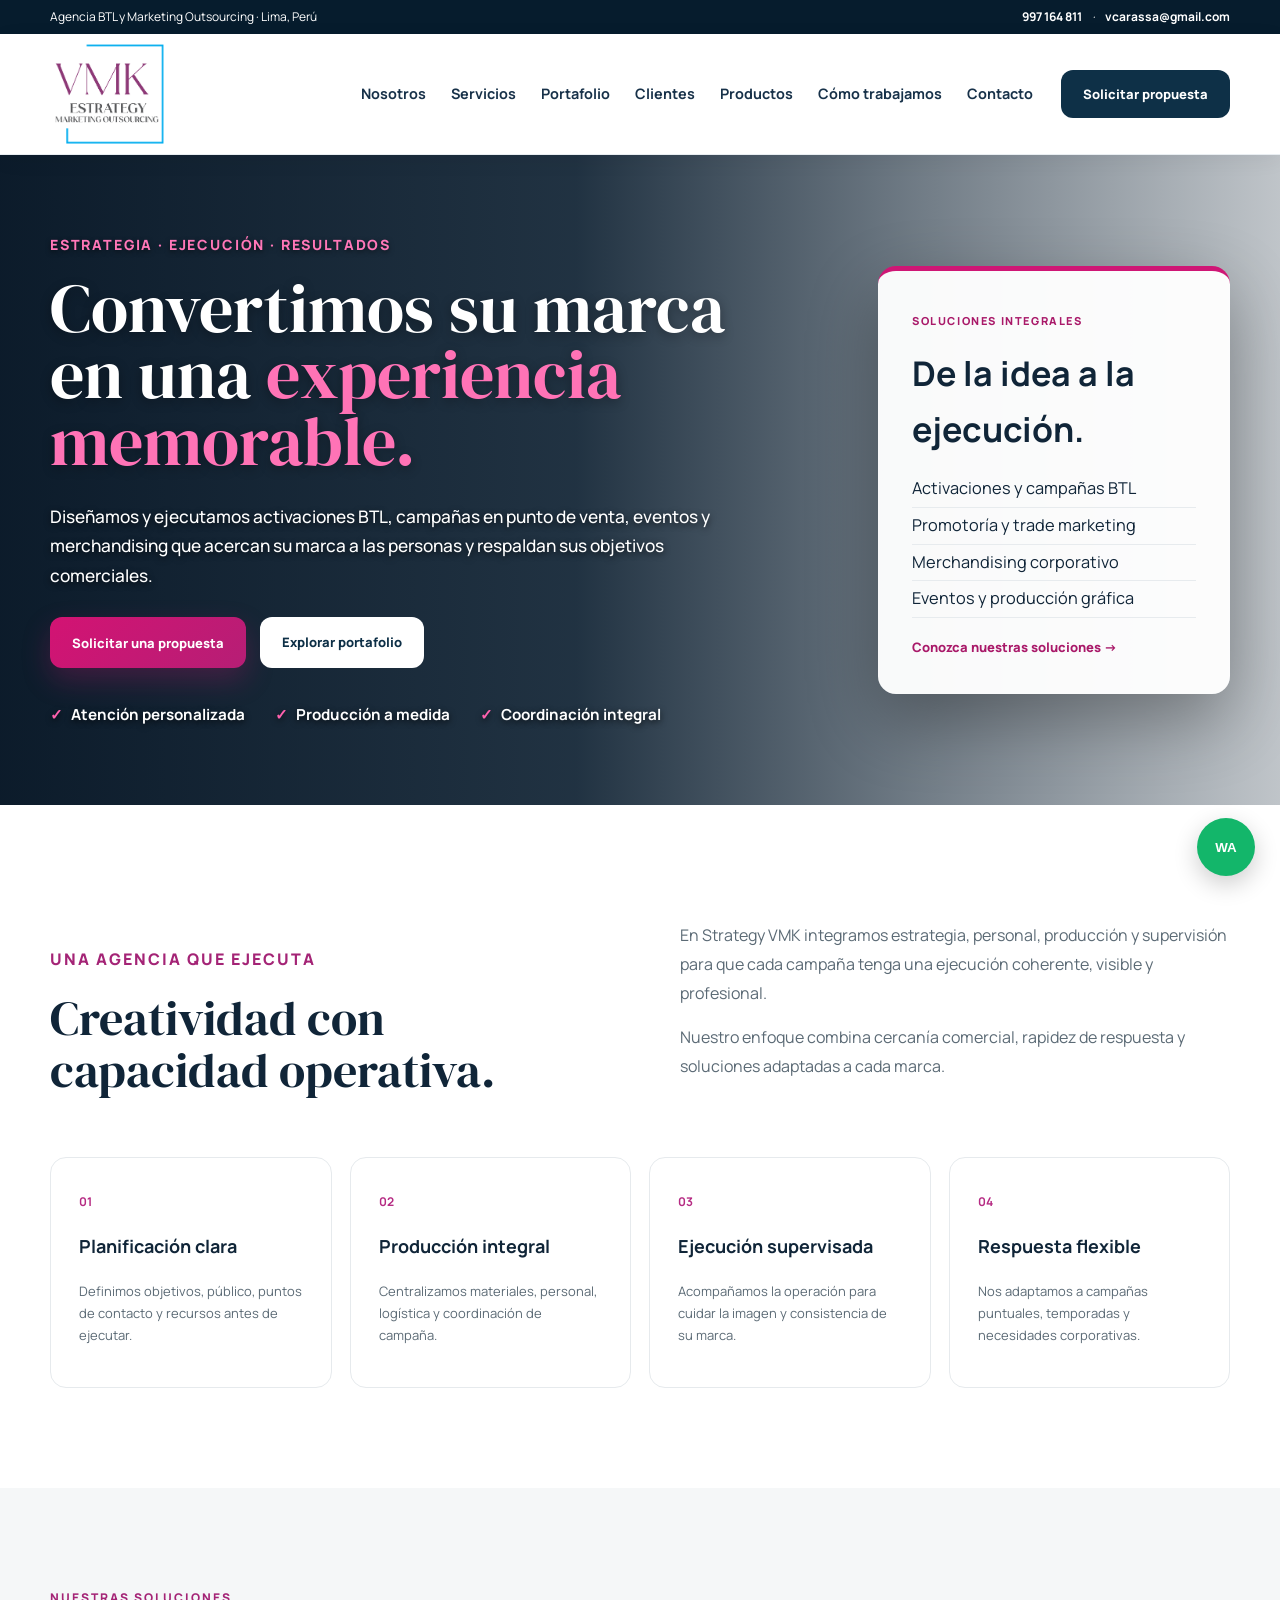
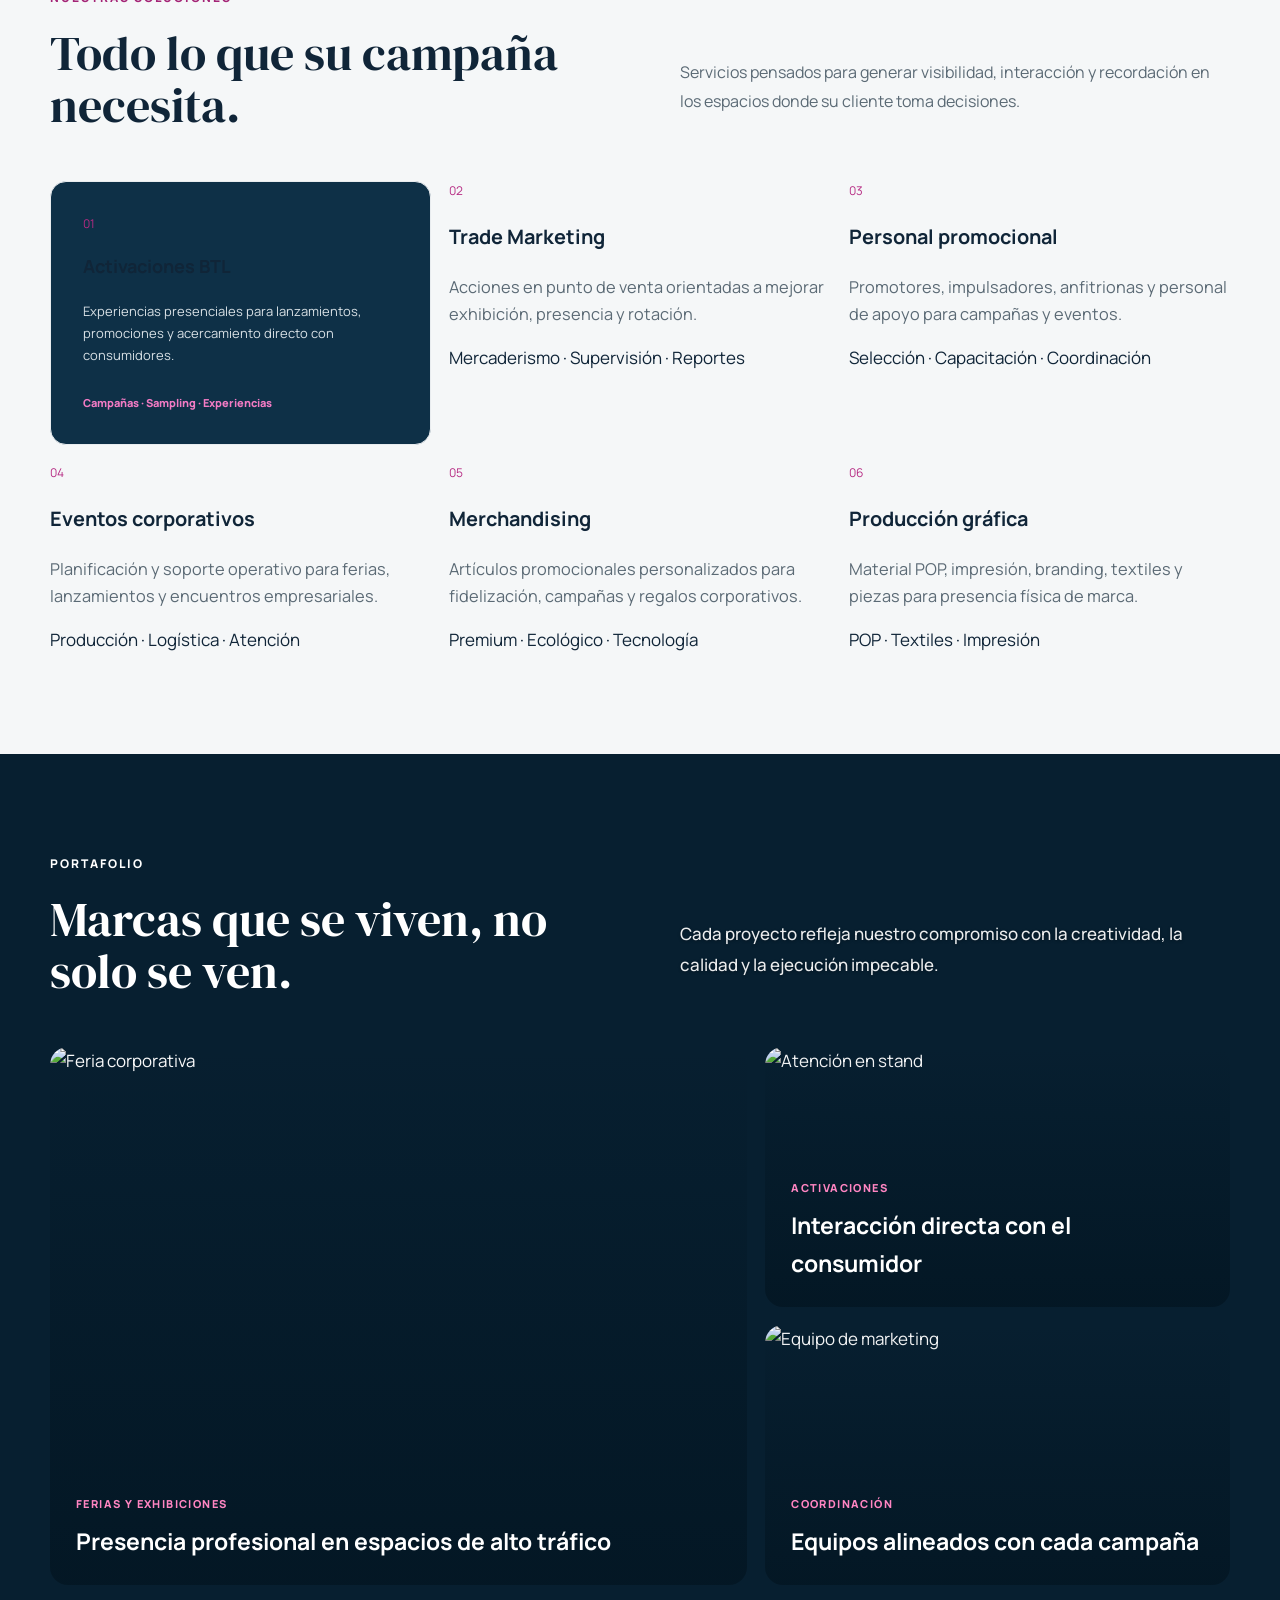
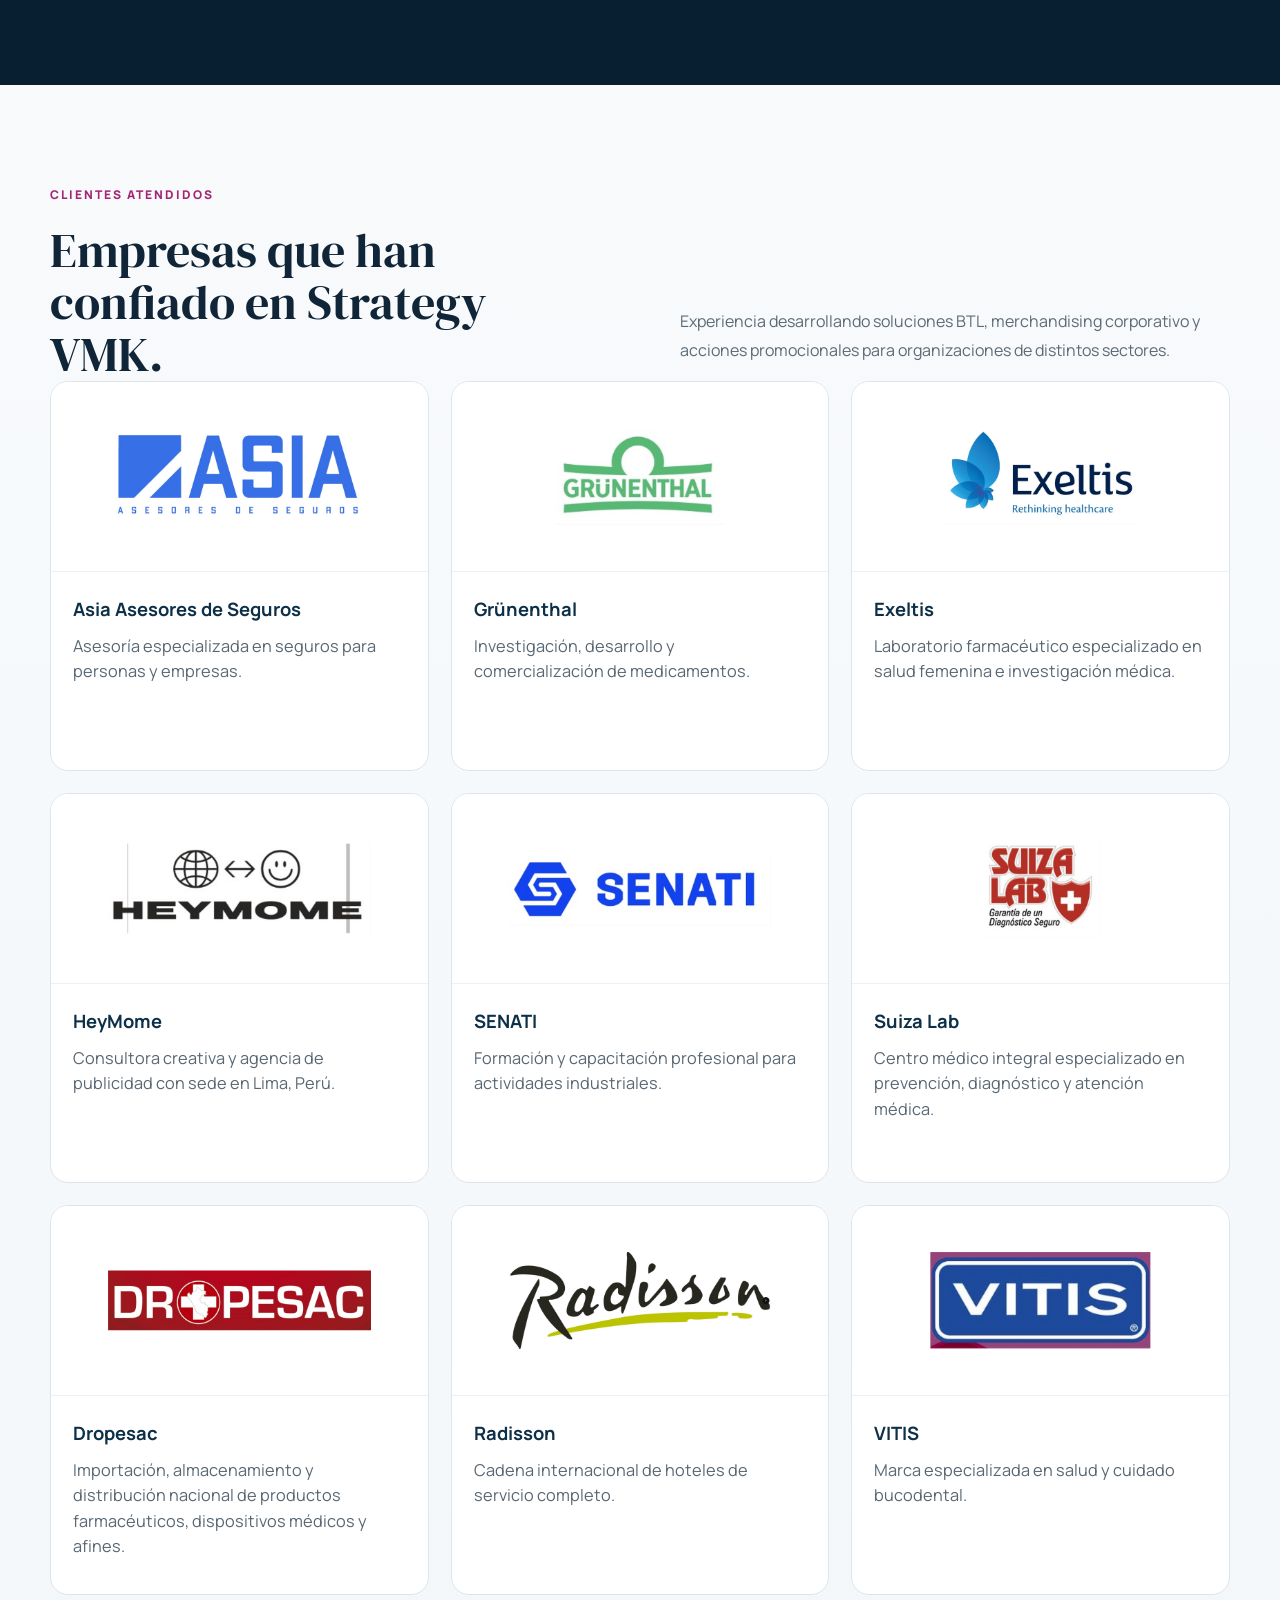
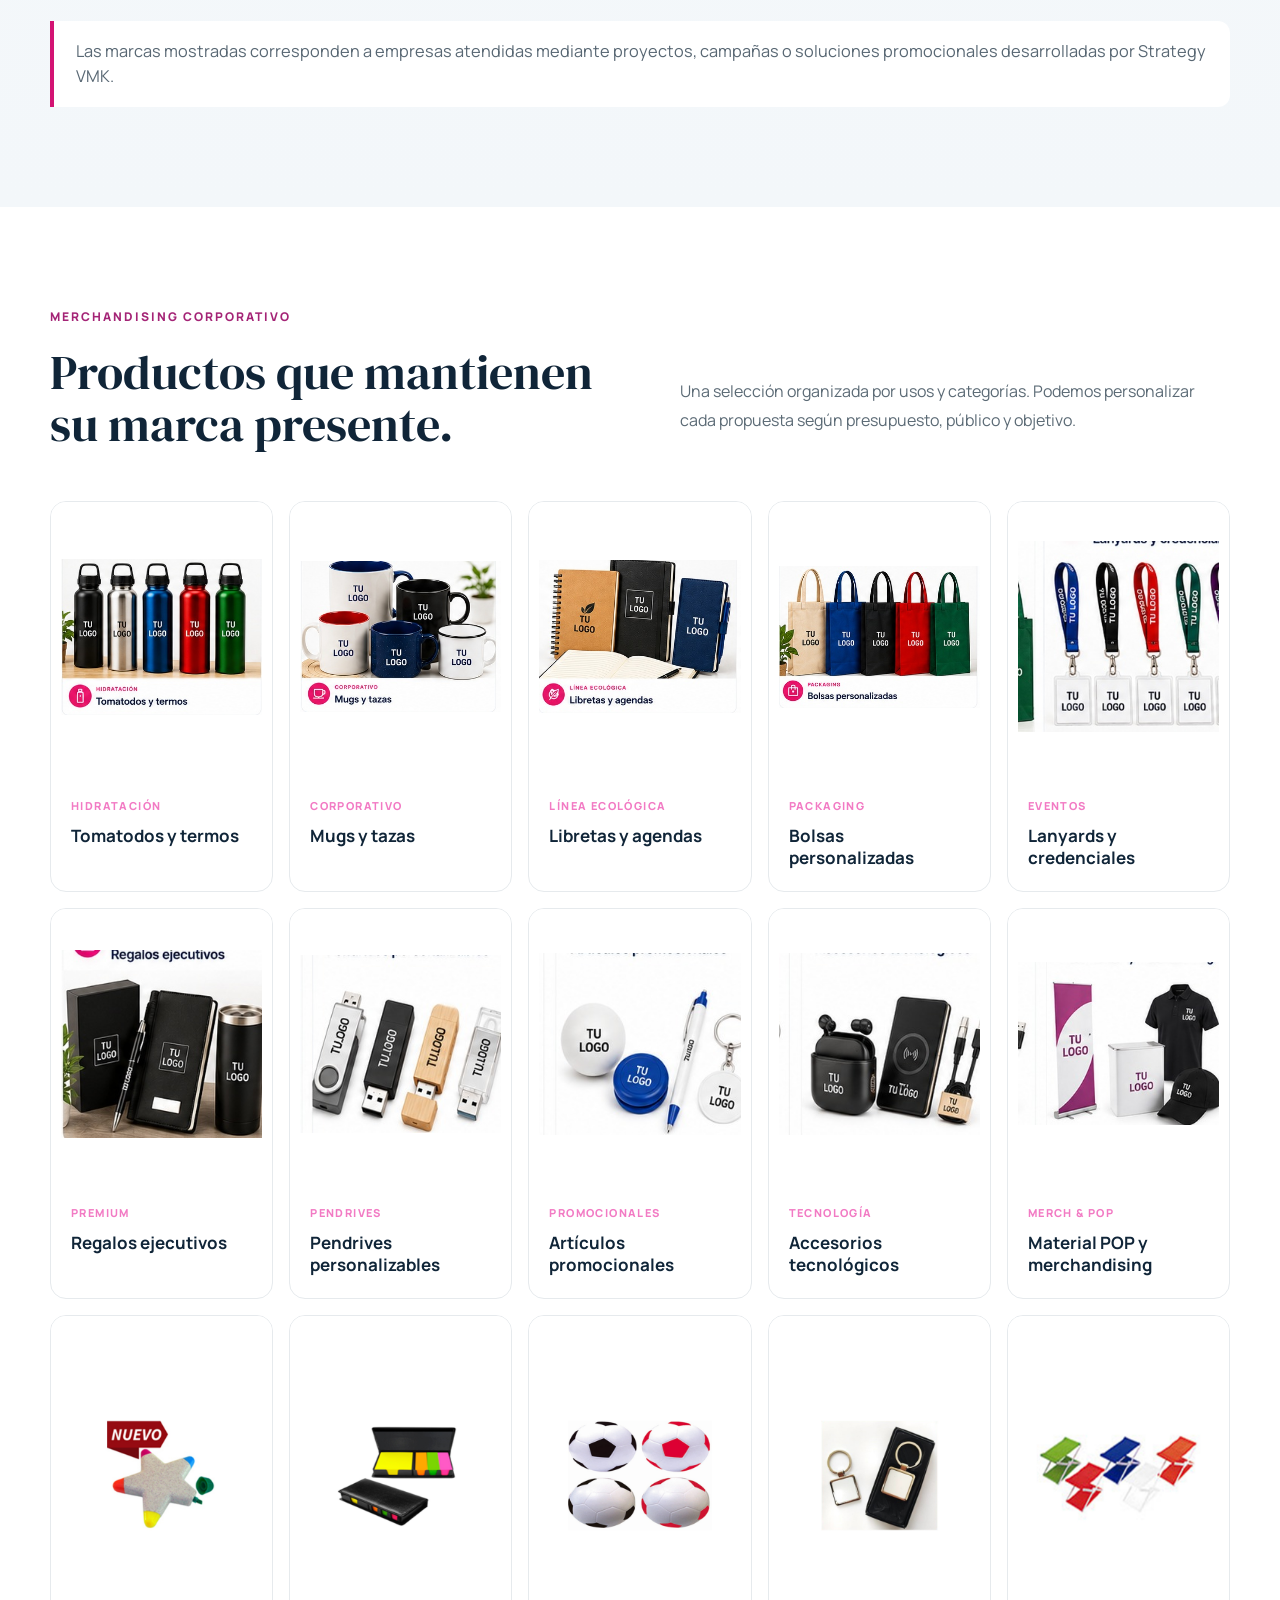
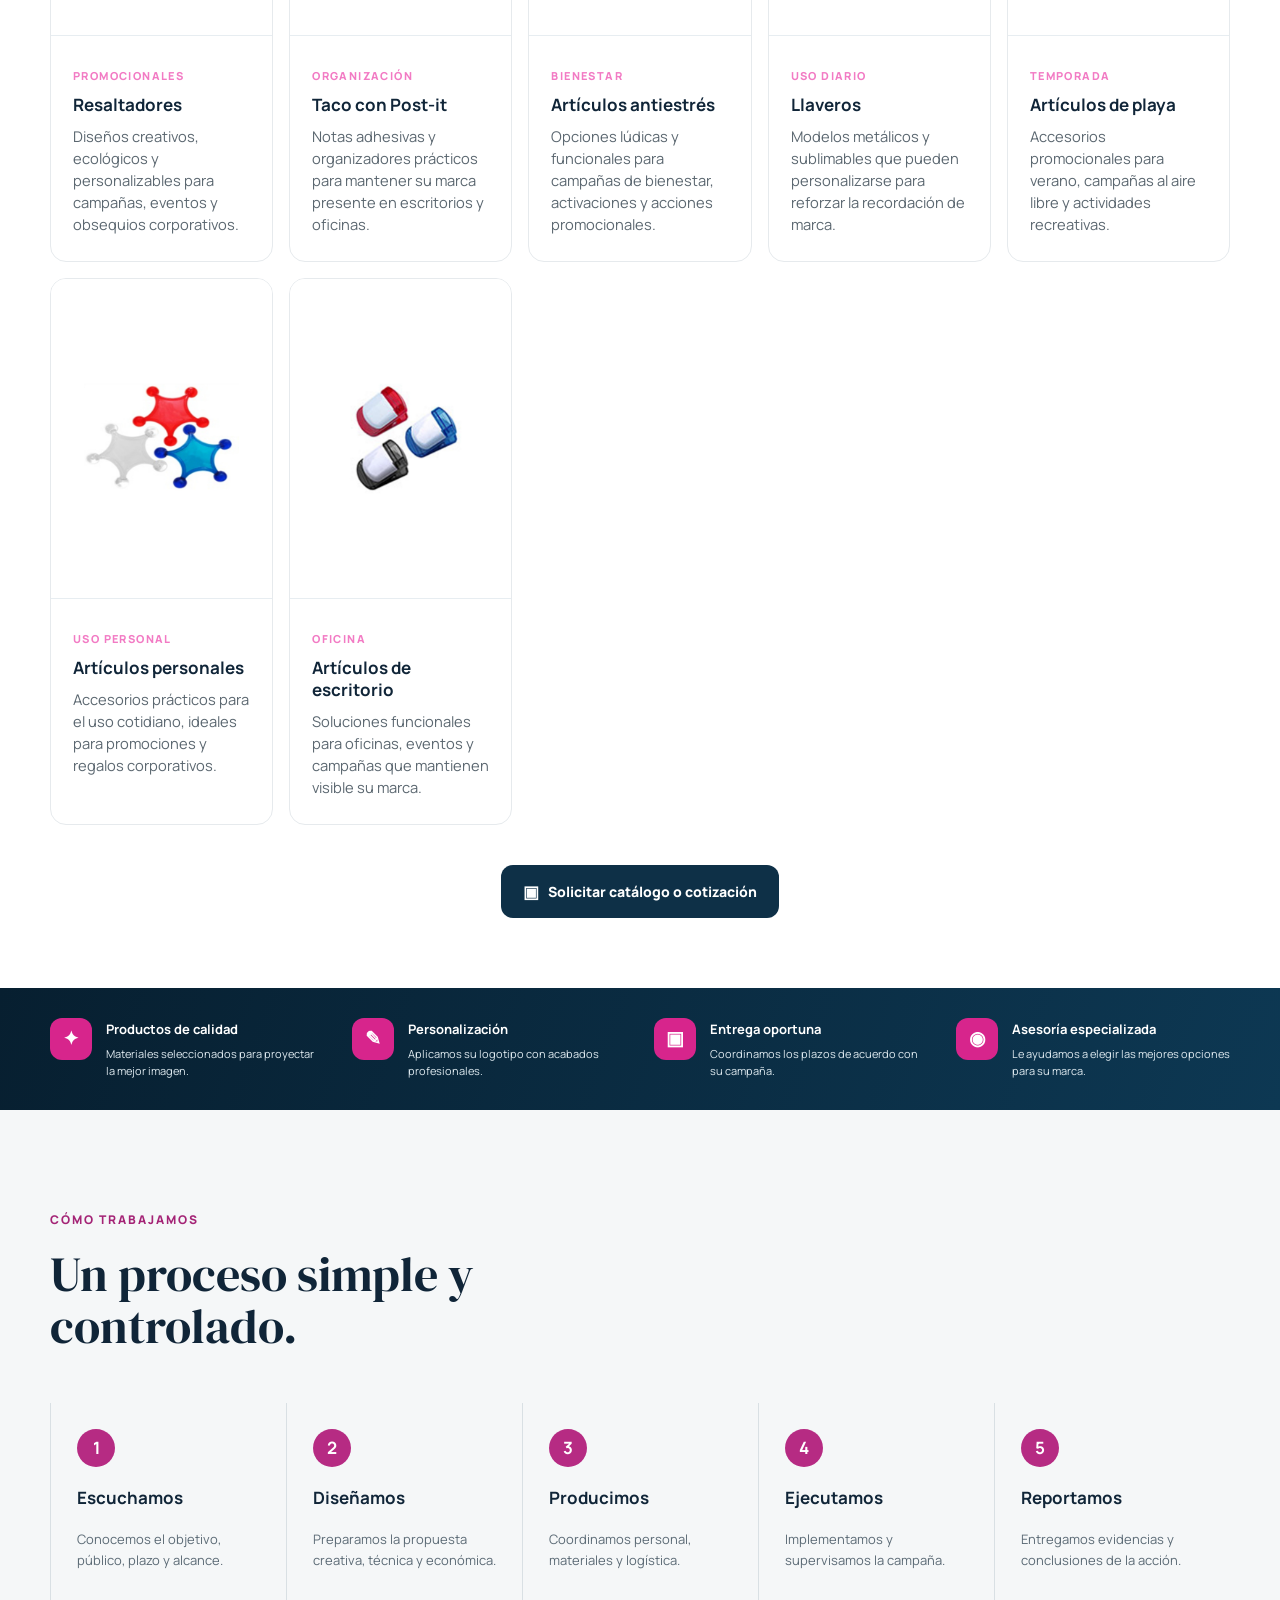
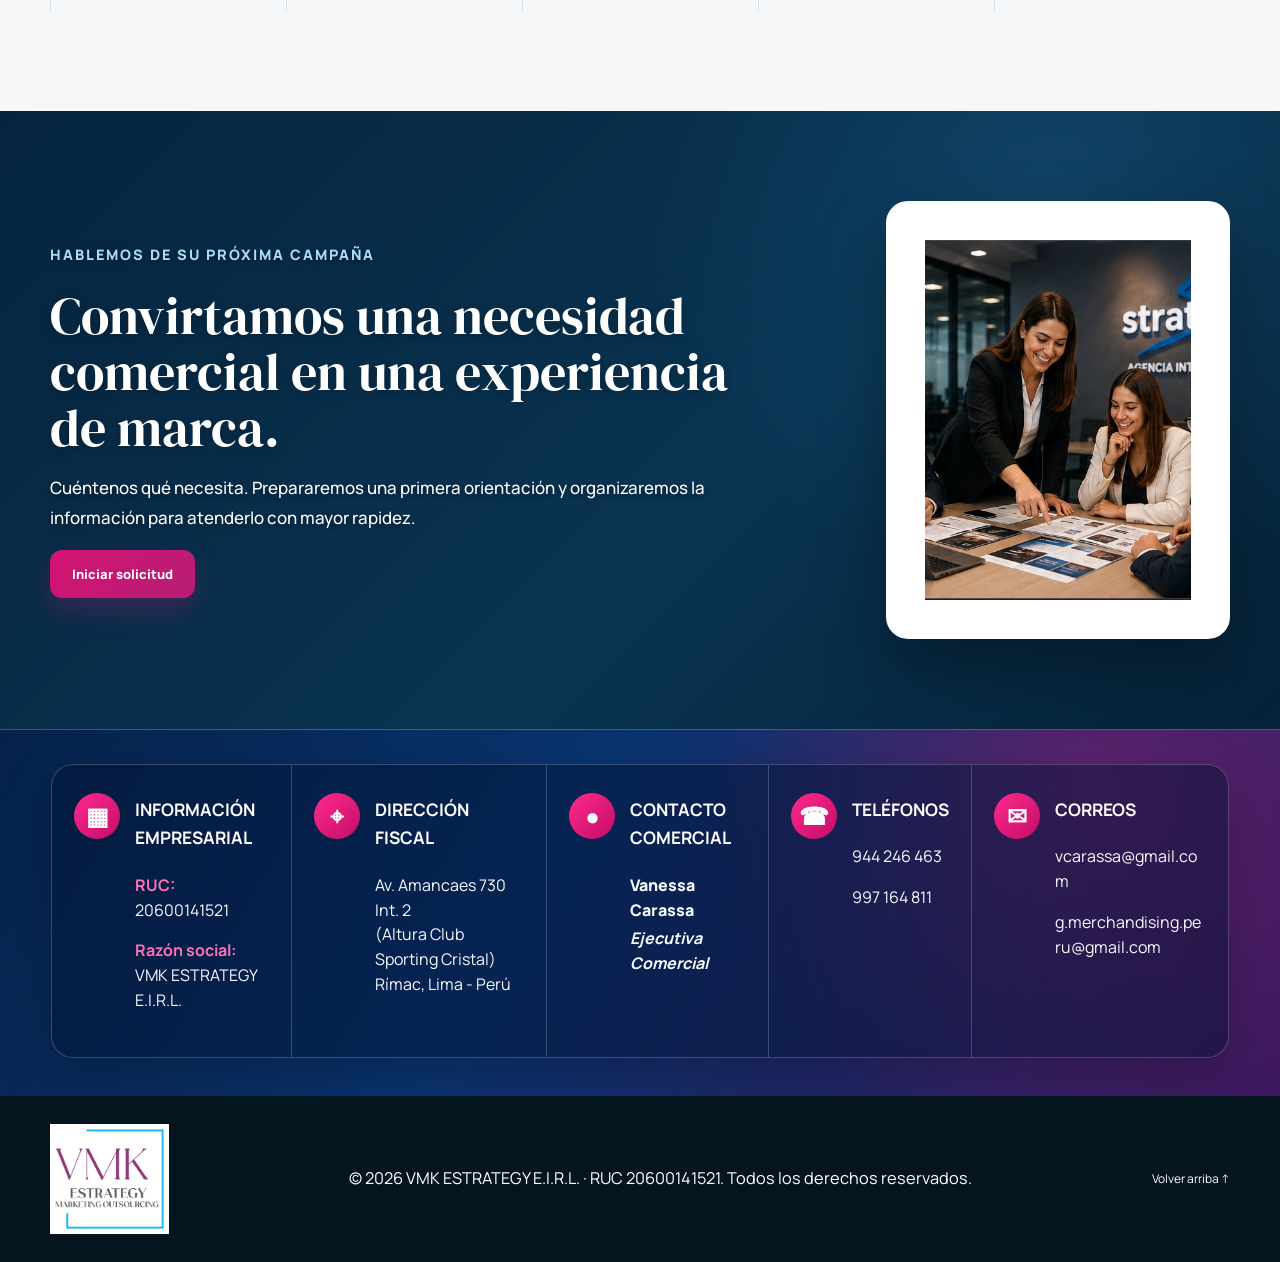
==== index.html @ e1c5592b "V11.0 - Aumento del tamaño del logotipo corporativo - Se incrementó el tamaño del logotipo principal" ====
<!doctype html>
<html lang="es">
<head>
<meta charset="utf-8"><meta name="viewport" content="width=device-width,initial-scale=1">
<title>Strategy VMK | Agencia BTL, Trade Marketing, Eventos y Merchandising</title>
<meta name="description" content="Strategy VMK diseña y ejecuta activaciones BTL, trade marketing, merchandising, eventos y producción promocional en Lima y todo el Perú.">
<link rel="preconnect" href="https://fonts.googleapis.com"><link rel="preconnect" href="https://fonts.gstatic.com" crossorigin>
<link href="https://fonts.googleapis.com/css2?family=Manrope:wght@400;500;600;700;800&family=DM+Serif+Display&display=swap" rel="stylesheet">
<link rel="stylesheet" href="assets/css/styles.css">

<style>
body{font-size:17px!important;line-height:1.65!important}
body p,body li{font-size:1.02rem}
.small,.text-small,.muted{font-size:1rem}
.company-contact{background:#f7f9fc;border:1px solid #d7e3f4;border-radius:12px;padding:18px;margin:24px 0}
</style>

<style>
.contact-visual{overflow:hidden;border-radius:18px;min-height:360px;background:#071f3d;box-shadow:0 20px 50px rgba(2,18,40,.28)}
.contact-visual img{width:100%;height:100%;min-height:360px;object-fit:cover;display:block}
.corporate-info-panel{padding:34px clamp(18px,4vw,56px) 38px;background:radial-gradient(circle at 85% 15%,rgba(232,33,125,.28),transparent 34%),linear-gradient(120deg,#06224a 0%,#0a3470 42%,#3a185e 100%);color:#fff}
.corporate-info-grid{max-width:1320px;margin:0 auto;display:grid;grid-template-columns:1.08fr 1.15fr 1fr .9fr 1.15fr;border:1px solid rgba(255,255,255,.20);border-radius:22px;overflow:hidden;background:rgba(3,19,49,.46);box-shadow:0 20px 55px rgba(0,0,0,.22)}
.corporate-info-item{display:flex;gap:15px;padding:28px 22px;border-right:1px solid rgba(255,255,255,.20);min-height:210px}
.corporate-info-item:last-child{border-right:none}
.corporate-icon{flex:0 0 46px;width:46px;height:46px;border-radius:50%;display:grid;place-items:center;background:linear-gradient(135deg,#ff2a8c,#c30d68);color:white;font-size:24px;font-weight:800}
.corporate-info-item h3{margin:3px 0 20px;color:#fff!important;font-size:1.08rem!important;text-transform:uppercase}
.corporate-info-item p,.corporate-info-item a{color:#f8fbff!important;font-size:1rem!important;line-height:1.55;text-decoration:none;overflow-wrap:anywhere}
.corporate-info-item strong{color:#ff4ba0}.contact-name{font-size:1.55rem!important;font-weight:800;margin:0 0 4px!important}.contact-role{color:#ff4ba0!important;font-style:italic;font-weight:700;margin-top:0!important}
@media(max-width:1100px){.corporate-info-grid{grid-template-columns:repeat(2,1fr)}.corporate-info-item:nth-child(2n){border-right:none}.corporate-info-item:last-child{grid-column:1/-1}}
@media(max-width:680px){.contact-visual,.contact-visual img{min-height:260px}.corporate-info-grid{grid-template-columns:1fr}.corporate-info-item{border-right:none;min-height:auto;padding:22px 18px}.corporate-info-item:last-child{grid-column:auto}}
</style>


<style>
html{scroll-behavior:smooth}
.js-home-brand{cursor:pointer}
.back-to-top{
  position:fixed;
  right:24px;
  bottom:92px;
  width:46px;
  height:46px;
  border:0;
  border-radius:50%;
  background:#0b2e4c;
  color:#fff;
  font-size:24px;
  font-weight:800;
  line-height:1;
  cursor:pointer;
  box-shadow:0 10px 24px rgba(0,0,0,.25);
  opacity:0;
  visibility:hidden;
  transform:translateY(10px);
  transition:opacity .25s ease,transform .25s ease,visibility .25s ease,background .2s ease;
  z-index:9998;
}
.back-to-top:hover{background:#d31373}
.back-to-top.is-visible{
  opacity:1;
  visibility:visible;
  transform:translateY(0);
}
@media(max-width:680px){
  .back-to-top{right:18px;bottom:86px;width:42px;height:42px;font-size:22px}
}
</style>


<style>
.category-card{transition:transform .22s ease,box-shadow .22s ease,border-color .22s ease}
.category-card img{width:100%!important;height:320px!important;object-fit:contain!important;padding:20px!important;background:#fff!important;border-bottom:1px solid #e7edf1}
.category-card p{margin:.55rem 0 0;font-size:.92rem!important;line-height:1.5!important;color:#5b6770!important}
.category-card:hover{transform:translateY(-5px);box-shadow:0 18px 42px rgba(2,18,40,.14);border-color:#d2dce3}
</style>

<style>
#productos .product-grid{
  align-items:stretch;
}
#productos .category-card{
  display:flex;
  flex-direction:column;
  overflow:hidden;
  min-height:540px;
}
#productos .category-card > div{
  padding:24px 22px 26px;
  flex:1;
}
#productos .category-card h3{
  margin:.35rem 0 .55rem;
}
@media(max-width:900px){
  #productos .category-card img{height:290px!important}
  #productos .category-card{min-height:auto}
}
@media(max-width:620px){
  #productos .category-card img{height:260px!important;padding:16px!important}
}
</style>


<style>
.clients-section{background:#f7f9fb}
.clients-grid{
  display:grid;
  grid-template-columns:repeat(3,minmax(0,1fr));
  gap:22px;
}
.client-card{
  background:#fff;
  border:1px solid #dde5ea;
  border-radius:18px;
  overflow:hidden;
  display:flex;
  flex-direction:column;
  min-height:390px;
  transition:transform .22s ease,box-shadow .22s ease,border-color .22s ease;
}
.client-card:hover{
  transform:translateY(-6px);
  box-shadow:0 18px 42px rgba(2,18,40,.13);
  border-color:#cbd6dd;
}
.client-logo{
  height:190px;
  padding:22px;
  background:#fff;
  border-bottom:1px solid #edf1f4;
  display:flex;
  align-items:center;
  justify-content:center;
}
.client-logo img{
  width:100%;
  height:100%;
  object-fit:contain;
}
.client-copy{padding:22px 22px 26px}
.client-copy h3{
  margin:0 0 10px;
  font-size:1.15rem;
  color:#0b2e4c;
}
.client-copy p{
  margin:0;
  line-height:1.55;
  color:#586773;
}
.clients-note{
  margin-top:26px;
  padding:18px 22px;
  border-left:4px solid #d31373;
  background:#fff;
  border-radius:0 12px 12px 0;
}
.clients-note p{margin:0;color:#586773;line-height:1.55}
@media(max-width:900px){
  .clients-grid{grid-template-columns:repeat(2,minmax(0,1fr))}
}
@media(max-width:620px){
  .clients-grid{grid-template-columns:1fr}
  .client-card{min-height:auto}
  .client-logo{height:175px}
}
</style>


<style>
/* V10.1 — Texto legible de Portafolio */
#portafolio .section-head.light > p{
  color:rgba(255,255,255,.92)!important;
  font-size:1.06rem!important;
  line-height:1.8!important;
  font-weight:500!important;
  opacity:1!important;
  text-shadow:0 1px 3px rgba(0,0,0,.35);
}
@media(max-width:900px){
  #portafolio .section-head.light > p{
    font-size:1rem!important;
  }
}
</style>


<style>
/* V10.3 — Legibilidad del Portafolio */
#portafolio .section-head.light > p{
  color:rgba(255,255,255,.92)!important;
  font-size:1.06rem!important;
  line-height:1.8!important;
  font-weight:500!important;
  opacity:1!important;
  text-shadow:0 1px 3px rgba(0,0,0,.35);
}
</style>

<style>
.brand img{max-height:110px!important;height:110px!important;width:auto!important;}
.header .container{min-height:120px!important;}
</style>
</head>
<body>
<div class="topbar"><div class="container topbar-inner"><span>Agencia BTL y Marketing Outsourcing · Lima, Perú</span><div><a href="tel:+51997164811">997 164 811</a><i>·</i><a href="mailto:vcarassa@gmail.com">vcarassa@gmail.com</a></div></div></div>
<header class="header"><div class="container nav-wrap">
<a class="brand" href="#inicio"><img src="assets/img/strategy-vmk-logo.png" alt="Strategy VMK"></a>
<button class="menu-btn" aria-label="Abrir menú">☰</button>
<nav><a href="#nosotros">Nosotros</a><a href="#servicios">Servicios</a><a href="#portafolio">Portafolio</a><a href="#clientes">Clientes</a><a href="#productos">Productos</a><a href="#proceso">Cómo trabajamos</a><a href="#contacto">Contacto</a></nav>
<button class="btn btn-dark open-assistant">Solicitar propuesta</button>
</div></header>
<main>
<section id="inicio" class="hero">
<div class="hero-bg"></div><div class="hero-overlay"></div>
<div class="container hero-grid"><div class="hero-copy">
<p class="eyebrow">ESTRATEGIA · EJECUCIÓN · RESULTADOS</p>
<h1>Convertimos su marca en una <em>experiencia memorable.</em></h1>
<p class="lead">Diseñamos y ejecutamos activaciones BTL, campañas en punto de venta, eventos y merchandising que acercan su marca a las personas y respaldan sus objetivos comerciales.</p>
<div class="actions"><button class="btn btn-accent open-assistant">Solicitar una propuesta</button><a class="btn btn-light" href="#portafolio">Explorar portafolio</a></div>
<div class="trust"><span>Atención personalizada</span><span>Producción a medida</span><span>Coordinación integral</span></div>
</div>
<div class="hero-panel"><span class="panel-kicker">Soluciones integrales</span><h2>De la idea a la ejecución.</h2><ul><li>Activaciones y campañas BTL</li><li>Promotoría y trade marketing</li><li>Merchandising corporativo</li><li>Eventos y producción gráfica</li></ul><a href="#servicios">Conozca nuestras soluciones →</a></div>
</div></section>
<section id="nosotros" class="section intro"><div class="container intro-grid"><div><p class="eyebrow dark">UNA AGENCIA QUE EJECUTA</p><h2>Creatividad con capacidad operativa.</h2></div><div><p>En Strategy VMK integramos estrategia, personal, producción y supervisión para que cada campaña tenga una ejecución coherente, visible y profesional.</p><p>Nuestro enfoque combina cercanía comercial, rapidez de respuesta y soluciones adaptadas a cada marca.</p></div></div>
<div class="container value-grid"><article><b>01</b><h3>Planificación clara</h3><p>Definimos objetivos, público, puntos de contacto y recursos antes de ejecutar.</p></article><article><b>02</b><h3>Producción integral</h3><p>Centralizamos materiales, personal, logística y coordinación de campaña.</p></article><article><b>03</b><h3>Ejecución supervisada</h3><p>Acompañamos la operación para cuidar la imagen y consistencia de su marca.</p></article><article><b>04</b><h3>Respuesta flexible</h3><p>Nos adaptamos a campañas puntuales, temporadas y necesidades corporativas.</p></article></div></section>
<section id="servicios" class="section services"><div class="container section-head"><div><p class="eyebrow dark">NUESTRAS SOLUCIONES</p><h2>Todo lo que su campaña necesita.</h2></div><p>Servicios pensados para generar visibilidad, interacción y recordación en los espacios donde su cliente toma decisiones.</p></div>
<div class="container service-grid">
<article class="service featured"><div class="num">01</div><h3>Activaciones BTL</h3><p>Experiencias presenciales para lanzamientos, promociones y acercamiento directo con consumidores.</p><span>Campañas · Sampling · Experiencias</span></article>
<article><div class="num">02</div><h3>Trade Marketing</h3><p>Acciones en punto de venta orientadas a mejorar exhibición, presencia y rotación.</p><span>Mercaderismo · Supervisión · Reportes</span></article>
<article><div class="num">03</div><h3>Personal promocional</h3><p>Promotores, impulsadores, anfitrionas y personal de apoyo para campañas y eventos.</p><span>Selección · Capacitación · Coordinación</span></article>
<article><div class="num">04</div><h3>Eventos corporativos</h3><p>Planificación y soporte operativo para ferias, lanzamientos y encuentros empresariales.</p><span>Producción · Logística · Atención</span></article>
<article><div class="num">05</div><h3>Merchandising</h3><p>Artículos promocionales personalizados para fidelización, campañas y regalos corporativos.</p><span>Premium · Ecológico · Tecnología</span></article>
<article><div class="num">06</div><h3>Producción gráfica</h3><p>Material POP, impresión, branding, textiles y piezas para presencia física de marca.</p><span>POP · Textiles · Impresión</span></article>
</div></section>
<section id="portafolio" class="section portfolio"><div class="container section-head light"><div><p class="eyebrow">PORTAFOLIO </p><h2>Marcas que se viven, no solo se ven.</h2></div><p>Cada proyecto refleja nuestro compromiso con la creatividad, la calidad y la ejecución impecable.</p></div>
<div class="container portfolio-grid">
<article class="wide"><img src="https://images.pexels.com/photos/35138560/pexels-photo-35138560.jpeg?auto=compress&cs=tinysrgb&w=1600" alt="Feria corporativa "><div><span>Ferias y exhibiciones</span><h3>Presencia profesional en espacios de alto tráfico</h3></div></article>
<article><img src="https://images.pexels.com/photos/36799143/pexels-photo-36799143.jpeg?auto=compress&cs=tinysrgb&w=1000" alt="Atención en stand "><div><span>Activaciones</span><h3>Interacción directa con el consumidor</h3></div></article>
<article><img src="https://images.pexels.com/photos/3184465/pexels-photo-3184465.jpeg?auto=compress&cs=tinysrgb&w=1000" alt="Equipo de marketing "><div><span>Coordinación</span><h3>Equipos alineados con cada campaña</h3></div></article>
</div></section>

<section id="clientes" class="section clients-section">
  <div class="container section-head">
    <div>
      <p class="eyebrow dark">CLIENTES ATENDIDOS</p>
      <h2>Empresas que han confiado en Strategy VMK.</h2>
    </div>
    <p>Experiencia desarrollando soluciones BTL, merchandising corporativo y acciones promocionales para organizaciones de distintos sectores.</p>
  </div>
  <div class="container clients-grid">
    <article class="client-card">
      <div class="client-logo"><img src="assets/img/clientes/asia.png" alt="Logo de Asia Asesores de Seguros"></div>
      <div class="client-copy"><h3>Asia Asesores de Seguros</h3><p>Asesoría especializada en seguros para personas y empresas.</p></div>
    </article>
<article class="client-card">
      <div class="client-logo"><img src="assets/img/clientes/grunenthal.png" alt="Logo de Grünenthal"></div>
      <div class="client-copy"><h3>Grünenthal</h3><p>Investigación, desarrollo y comercialización de medicamentos.</p></div>
    </article>
<article class="client-card">
      <div class="client-logo"><img src="assets/img/clientes/exeltis.png" alt="Logo de Exeltis"></div>
      <div class="client-copy"><h3>Exeltis</h3><p>Laboratorio farmacéutico especializado en salud femenina e investigación médica.</p></div>
    </article>
<article class="client-card">
      <div class="client-logo"><img src="assets/img/clientes/heymome.png" alt="Logo de HeyMome"></div>
      <div class="client-copy"><h3>HeyMome</h3><p>Consultora creativa y agencia de publicidad con sede en Lima, Perú.</p></div>
    </article>
<article class="client-card">
      <div class="client-logo"><img src="assets/img/clientes/senati.png" alt="Logo de SENATI"></div>
      <div class="client-copy"><h3>SENATI</h3><p>Formación y capacitación profesional para actividades industriales.</p></div>
    </article>
<article class="client-card">
      <div class="client-logo"><img src="assets/img/clientes/suiza-lab.png" alt="Logo de Suiza Lab"></div>
      <div class="client-copy"><h3>Suiza Lab</h3><p>Centro médico integral especializado en prevención, diagnóstico y atención médica.</p></div>
    </article>
<article class="client-card">
      <div class="client-logo"><img src="assets/img/clientes/dropesac.png" alt="Logo de Dropesac"></div>
      <div class="client-copy"><h3>Dropesac</h3><p>Importación, almacenamiento y distribución nacional de productos farmacéuticos, dispositivos médicos y afines.</p></div>
    </article>
<article class="client-card">
      <div class="client-logo"><img src="assets/img/clientes/radisson.png" alt="Logo de Radisson"></div>
      <div class="client-copy"><h3>Radisson</h3><p>Cadena internacional de hoteles de servicio completo.</p></div>
    </article>
<article class="client-card">
      <div class="client-logo"><img src="assets/img/clientes/vitis.png" alt="Logo de VITIS"></div>
      <div class="client-copy"><h3>VITIS</h3><p>Marca especializada en salud y cuidado bucodental.</p></div>
    </article>
  </div>
  <div class="container clients-note">
    <p>Las marcas mostradas corresponden a empresas atendidas mediante proyectos, campañas o soluciones promocionales desarrolladas por Strategy VMK.</p>
  </div>
</section>

<section id="productos" class="section products"><div class="container section-head"><div><p class="eyebrow dark">MERCHANDISING CORPORATIVO</p><h2>Productos que mantienen su marca presente.</h2></div><p>Una selección organizada por usos y categorías. Podemos personalizar cada propuesta según presupuesto, público y objetivo.</p></div>
<div class="container product-grid product-grid-expanded">
<article><img src="assets/img/tomatodos.jpg" alt="Tomatodos y termos personalizables"><div><span>Hidratación</span><h3>Tomatodos y termos</h3></div></article>
<article><img src="assets/img/mugs.jpg" alt="Mugs y tazas personalizables"><div><span>Corporativo</span><h3>Mugs y tazas</h3></div></article>
<article><img src="assets/img/eco-libretas.jpg" alt="Libretas y agendas personalizables"><div><span>Línea ecológica</span><h3>Libretas y agendas</h3></div></article>
<article><img src="assets/img/bolsas-corporativas.jpg" alt="Bolsas personalizadas"><div><span>Packaging</span><h3>Bolsas personalizadas</h3></div></article>
<article><img src="assets/img/lanyards.jpg" alt="Lanyards y credenciales"><div><span>Eventos</span><h3>Lanyards y credenciales</h3></div></article>
<article><img src="assets/img/merchandising-ejecutivo.jpg" alt="Regalos ejecutivos personalizados"><div><span>Premium</span><h3>Regalos ejecutivos</h3></div></article>
<article><img src="assets/img/pendrives-personalizables.jpg" alt="Pendrives personalizables"><div><span>Pendrives</span><h3>Pendrives personalizables</h3></div></article>
<article><img src="assets/img/articulos-promocionales.jpg" alt="Artículos promocionales personalizados"><div><span>Promocionales</span><h3>Artículos promocionales</h3></div></article>
<article><img src="assets/img/accesorios-tecnologicos.jpg" alt="Accesorios tecnológicos personalizados"><div><span>Tecnología</span><h3>Accesorios tecnológicos</h3></div></article>
<article><img src="assets/img/material-pop-merchandising.jpg" alt="Material POP y merchandising"><div><span>Merch &amp; POP</span><h3>Material POP y merchandising</h3></div></article>
<article class="category-card"><img src="assets/img/resaltadores.jpg" alt="Resaltadores promocionales"><div><span>Promocionales</span><h3>Resaltadores</h3><p>Diseños creativos, ecológicos y personalizables para campañas, eventos y obsequios corporativos.</p></div></article>
<article class="category-card"><img src="assets/img/post-it.jpg" alt="Tacos con notas Post-it"><div><span>Organización</span><h3>Taco con Post-it</h3><p>Notas adhesivas y organizadores prácticos para mantener su marca presente en escritorios y oficinas.</p></div></article>
<article class="category-card"><img src="assets/img/antiestres.jpg" alt="Artículos antiestrés"><div><span>Bienestar</span><h3>Artículos antiestrés</h3><p>Opciones lúdicas y funcionales para campañas de bienestar, activaciones y acciones promocionales.</p></div></article>
<article class="category-card"><img src="assets/img/llaveros.jpg" alt="Llaveros promocionales"><div><span>Uso diario</span><h3>Llaveros</h3><p>Modelos metálicos y sublimables que pueden personalizarse para reforzar la recordación de marca.</p></div></article>
<article class="category-card"><img src="assets/img/playa.jpg" alt="Artículos de playa"><div><span>Temporada</span><h3>Artículos de playa</h3><p>Accesorios promocionales para verano, campañas al aire libre y actividades recreativas.</p></div></article>
<article class="category-card"><img src="assets/img/personales.jpg" alt="Artículos personales"><div><span>Uso personal</span><h3>Artículos personales</h3><p>Accesorios prácticos para el uso cotidiano, ideales para promociones y regalos corporativos.</p></div></article>
<article class="category-card"><img src="assets/img/escritorio.jpg" alt="Artículos de escritorio"><div><span>Oficina</span><h3>Artículos de escritorio</h3><p>Soluciones funcionales para oficinas, eventos y campañas que mantienen visible su marca.</p></div></article>

</div>
<div class="center"><button class="btn btn-dark catalog-btn open-assistant"><span class="catalog-icon">▣</span> Solicitar catálogo o cotización</button></div>
<div class="benefit-band">
  <div class="container benefit-grid">
    <article><b>✦</b><div><h4>Productos de calidad</h4><p>Materiales seleccionados para proyectar la mejor imagen.</p></div></article>
    <article><b>✎</b><div><h4>Personalización</h4><p>Aplicamos su logotipo con acabados profesionales.</p></div></article>
    <article><b>▣</b><div><h4>Entrega oportuna</h4><p>Coordinamos los plazos de acuerdo con su campaña.</p></div></article>
    <article><b>◉</b><div><h4>Asesoría especializada</h4><p>Le ayudamos a elegir las mejores opciones para su marca.</p></div></article>
  </div>
</div></section>
<section id="proceso" class="section process"><div class="container section-head"><div><p class="eyebrow dark">CÓMO TRABAJAMOS</p><h2>Un proceso simple y controlado.</h2></div></div><div class="container steps"><article><b>1</b><h3>Escuchamos</h3><p>Conocemos el objetivo, público, plazo y alcance.</p></article><article><b>2</b><h3>Diseñamos</h3><p>Preparamos la propuesta creativa, técnica y económica.</p></article><article><b>3</b><h3>Producimos</h3><p>Coordinamos personal, materiales y logística.</p></article><article><b>4</b><h3>Ejecutamos</h3><p>Implementamos y supervisamos la campaña.</p></article><article><b>5</b><h3>Reportamos</h3><p>Entregamos evidencias y conclusiones de la acción.</p></article></div></section>
<section id="contacto" class="contact"><div class="container contact-grid"><div><p class="eyebrow">HABLEMOS DE SU PRÓXIMA CAMPAÑA</p><h2>Convirtamos una necesidad comercial en una experiencia de marca.</h2><p>Cuéntenos qué necesita. Prepararemos una primera orientación y organizaremos la información para atenderlo con mayor rapidez.</p><button class="btn btn-accent open-assistant">Iniciar solicitud</button></div><aside class="contact-visual">
<img src="assets/img/equipo-corporativo-strategy-vmk.jpg" alt="Equipo corporativo Strategy VMK" loading="lazy">
</aside></div></section>
</main>

<section class="corporate-info-panel">
  <div class="corporate-info-grid">
    <article class="corporate-info-item">
      <span class="corporate-icon">▦</span><div>
      <h3>Información empresarial</h3>
      <p><strong>RUC:</strong> 20600141521</p>
      <p><strong>Razón social:</strong><br>VMK ESTRATEGY E.I.R.L.</p></div>
    </article>
    <article class="corporate-info-item">
      <span class="corporate-icon">⌖</span><div>
      <h3>Dirección fiscal</h3>
      <p>Av. Amancaes 730 Int. 2<br>(Altura Club Sporting Cristal)<br>Rímac, Lima - Perú</p></div>
    </article>
    <article class="corporate-info-item">
      <span class="corporate-icon">●</span><div>
      <h3>Contacto comercial</h3>
      <p class="contact-name">Vanessa Carassa</p>
      <p class="contact-role">Ejecutiva Comercial</p></div>
    </article>
    <article class="corporate-info-item">
      <span class="corporate-icon">☎</span><div>
      <h3>Teléfonos</h3>
      <p><a href="https://wa.me/51944246463">944 246 463</a></p>
      <p><a href="https://wa.me/51997164811">997 164 811</a></p></div>
    </article>
    <article class="corporate-info-item">
      <span class="corporate-icon">✉</span><div>
      <h3>Correos</h3>
      <p><a href="mailto:vcarassa@gmail.com">vcarassa@gmail.com</a></p>
      <p><a href="mailto:g.merchandising.peru@gmail.com">g.merchandising.peru@gmail.com</a></p></div>
    </article>
  </div>
</section>

<footer><div class="container footer-inner"><div class="js-home-brand brand footer-brand"><img src="assets/img/strategy-vmk-logo.png" alt="Strategy VMK"></div><p>© 2026 VMK ESTRATEGY E.I.R.L. · RUC 20600141521. Todos los derechos reservados.</p><a href="#inicio">Volver arriba ↑</a></div>
</footer>
<button class="wa open-assistant" aria-label="Solicitar propuesta por WhatsApp">WA</button>
<div class="modal" id="assistant" aria-hidden="true"><div class="modal-card"><button class="close" aria-label="Cerrar">×</button><p class="eyebrow dark">ASISTENTE COMERCIAL</p><h2>Solicite una propuesta</h2><p>Complete estos datos y generaremos un mensaje organizado para WhatsApp.</p><form id="quoteForm"><label>Nombre y apellido<input name="nombre" required></label><label>Empresa<input name="empresa"></label><label>Servicio<select name="servicio" required><option value="">Seleccione</option><option>Activación BTL</option><option>Trade Marketing</option><option>Personal promocional</option><option>Evento corporativo</option><option>Merchandising</option><option>Resaltadores</option><option>Taco con Post-it</option><option>Artículos antiestrés</option><option>Llaveros</option><option>Artículos de playa</option><option>Artículos personales</option><option>Artículos de escritorio</option><option>Pendrives personalizables</option><option>Accesorios tecnológicos</option><option>Material POP</option><option>Producción gráfica</option><option>Otro requerimiento</option></select></label><label>Ciudad<input name="ciudad" value="Lima"></label><label>Cuéntenos brevemente qué necesita<textarea name="detalle" rows="4" required></textarea></label><button class="btn btn-accent" type="submit">Continuar por WhatsApp</button></form></div></div>
<script src="assets/js/app.js"></script>
<button id="backToTop" class="back-to-top" type="button" aria-label="Volver al inicio" title="Volver al inicio">↑</button>

<script>
document.addEventListener("DOMContentLoaded", function () {
  const goHome = function () {
    window.scrollTo({ top: 0, behavior: "smooth" });
    if (history.replaceState) {
      history.replaceState(null, "", window.location.pathname + window.location.search);
    }
  };

  document.querySelectorAll('a[href="#inicio"]').forEach(function (link) {
    link.addEventListener("click", function (event) {
      event.preventDefault();
      goHome();
    });
  });

  const brand = document.querySelector(".js-home-brand");
  if (brand) {
    brand.setAttribute("role", "button");
    brand.setAttribute("tabindex", "0");
    brand.setAttribute("aria-label", "Volver al inicio");
    brand.addEventListener("click", goHome);
    brand.addEventListener("keydown", function (event) {
      if (event.key === "Enter" || event.key === " ") {
        event.preventDefault();
        goHome();
      }
    });
  }

  const backToTop = document.getElementById("backToTop");
  const toggleBackToTop = function () {
    if (backToTop) {
      backToTop.classList.toggle("is-visible", window.scrollY > 320);
    }
  };

  window.addEventListener("scroll", toggleBackToTop, { passive: true });
  toggleBackToTop();

  if (backToTop) {
    backToTop.addEventListener("click", goHome);
  }
});
</script>

</body></html>
---- assets/css/styles.css ----
*{box-sizing:border-box}html{scroll-behavior:smooth}body{margin:0;font-family:Manrope,Arial,sans-serif;color:#102538;background:#fff}a{text-decoration:none;color:inherit}.container{width:min(1180px,calc(100% - 40px));margin:auto}.topbar{background:#071f30;color:#fff;font-size:12px}.topbar-inner{height:34px;display:flex;align-items:center;justify-content:space-between}.topbar a{font-weight:700}.topbar i{margin:0 10px}.header{background:#fff;position:sticky;top:0;z-index:20;border-bottom:1px solid #e8edf1}.nav-wrap{height:86px;display:flex;align-items:center;gap:28px}.brand{display:flex;align-items:center;min-width:260px}.brand img{width:96px;height:70px;object-fit:contain;margin-right:12px}.brand strong{display:block;font-size:17px}.brand span{font-size:10px;letter-spacing:1.5px;color:#73808b;text-transform:uppercase}.nav-wrap nav{display:flex;gap:25px;margin-left:auto;font-size:13px;font-weight:700}.nav-wrap nav a:hover{color:#b52882}.btn{border:0;border-radius:12px;padding:15px 22px;font-weight:800;cursor:pointer;font-family:inherit;font-size:13px;display:inline-block}.btn-dark{background:#0e3047;color:#fff}.btn-accent{background:#b62b83;color:#fff}.btn-light{background:#fff;color:#0e3047}.menu-btn{display:none}.hero{min-height:650px;position:relative;display:flex;align-items:center;color:#fff;overflow:hidden}.hero-bg{position:absolute;inset:0;background-image:url('https://images.pexels.com/photos/35138560/pexels-photo-35138560.jpeg?auto=compress&cs=tinysrgb&w=1800');background-size:cover;background-position:center}.hero-overlay{position:absolute;inset:0;background:linear-gradient(90deg,rgba(3,24,39,.96) 0%,rgba(3,24,39,.78) 48%,rgba(3,24,39,.32) 100%)}.hero-grid{position:relative;display:grid;grid-template-columns:1.4fr .65fr;gap:70px;align-items:center;padding:75px 0}.eyebrow{font-size:12px;letter-spacing:2px;font-weight:800;color:#f27bc4;margin:0 0 20px}.eyebrow.dark{color:#a42476}.hero h1,.section h2,.contact h2{font-family:'DM Serif Display',serif;font-weight:400}.hero h1{font-size:68px;line-height:.98;margin:0;max-width:800px}.hero h1 em{color:#f27bc4;font-style:normal}.lead{font-size:18px;line-height:1.75;max-width:710px;color:#e8eef2;margin:26px 0}.actions{display:flex;gap:14px}.trust{display:flex;gap:24px;margin-top:34px;font-size:12px;font-weight:700}.trust span:before{content:'✓';color:#f27bc4;margin-right:8px}.hero-panel{background:rgba(255,255,255,.96);color:#102538;padding:34px;border-radius:18px;border-top:5px solid #b62b83;box-shadow:0 22px 60px rgba(0,0,0,.25)}.panel-kicker{font-size:11px;text-transform:uppercase;letter-spacing:1.6px;color:#a42476;font-weight:800}.hero-panel h2{font-size:34px;margin:12px 0}.hero-panel ul{padding:0;list-style:none;line-height:2.2;font-size:14px}.hero-panel li{border-bottom:1px solid #e7ebee}.hero-panel a{font-size:13px;font-weight:800;color:#a42476}.section{padding:100px 0}.intro-grid,.section-head{display:grid;grid-template-columns:1fr 1fr;gap:80px;align-items:end}.section h2,.contact h2{font-size:48px;line-height:1.08;margin:0}.intro-grid p,.section-head>p{font-size:16px;line-height:1.8;color:#5c6a75}.value-grid{display:grid;grid-template-columns:repeat(4,1fr);gap:18px;margin-top:60px}.value-grid article{padding:28px;border:1px solid #e6eaed;border-radius:16px}.value-grid b,.num{color:#b62b83;font-size:12px}.value-grid h3,.service h3{font-size:18px}.value-grid p,.service p{font-size:13px;line-height:1.7;color:#66737d}.services{background:#f5f7f8}.service-grid{display:grid;grid-template-columns:repeat(3,1fr);gap:18px;margin-top:50px}.service{background:#fff;padding:32px;border-radius:16px;border:1px solid #e8ecef;min-height:250px}.service.featured{background:#0e3047;color:#fff}.service.featured p{color:#d8e0e5}.service span{display:block;margin-top:28px;font-size:11px;font-weight:800;color:#a42476}.service.featured span{color:#f27bc4}.portfolio{background:#071f30;color:#fff}.section-head.light>p{color:#c7d1d8}.portfolio-grid{display:grid;grid-template-columns:1.2fr .8fr;grid-template-rows:260px 260px;gap:18px;margin-top:50px}.portfolio-grid article{position:relative;overflow:hidden;border-radius:18px}.portfolio-grid .wide{grid-row:1/3}.portfolio-grid img{width:100%;height:100%;object-fit:cover}.portfolio-grid article:after{content:'';position:absolute;inset:0;background:linear-gradient(transparent,rgba(3,22,35,.88))}.portfolio-grid article div{position:absolute;z-index:2;left:26px;right:26px;bottom:24px}.portfolio-grid span,.product-grid span{font-size:11px;text-transform:uppercase;letter-spacing:1.4px;color:#f27bc4;font-weight:800}.portfolio-grid h3{margin:7px 0 0;font-size:23px}.product-grid{display:grid;grid-template-columns:repeat(3,1fr);gap:18px;margin-top:50px}.product-grid article{border:1px solid #e6eaed;border-radius:16px;overflow:hidden;background:#fff}.product-grid img{width:100%;height:220px;object-fit:cover;background:#f6f6f6}.product-grid div{padding:22px}.product-grid h3{margin:7px 0 0}.center{text-align:center;margin-top:40px}.process{background:#f5f7f8}.steps{display:grid;grid-template-columns:repeat(5,1fr);margin-top:50px}.steps article{padding:26px;border-left:1px solid #d9e0e4}.steps b{width:38px;height:38px;border-radius:50%;background:#b62b83;color:#fff;display:grid;place-items:center}.steps h3{font-size:17px}.steps p{font-size:13px;line-height:1.65;color:#65727c}.contact{background:linear-gradient(130deg,#0d3048,#071f30);color:#fff;padding:90px 0}.contact-grid{display:grid;grid-template-columns:1.5fr .7fr;gap:100px;align-items:center}.contact h2{font-size:52px}.contact p{line-height:1.8;color:#d2dce2}.contact aside{background:#fff;color:#102538;border-radius:18px;padding:34px}.contact aside a,.contact aside span{display:block;margin-top:14px;font-weight:700}.contact aside span{color:#67747d;font-size:13px}footer{background:#041520;color:#fff;padding:28px 0}.footer-inner{display:flex;align-items:center;justify-content:space-between;font-size:12px}.footer-brand img{width:70px;height:48px}.wa{position:fixed;right:25px;bottom:24px;width:58px;height:58px;border-radius:50%;border:0;background:#13b66a;color:#fff;font-weight:900;z-index:25;box-shadow:0 8px 25px rgba(0,0,0,.2);cursor:pointer}.modal{position:fixed;inset:0;background:rgba(4,21,32,.75);display:none;align-items:center;justify-content:center;padding:20px;z-index:50}.modal.open{display:flex}.modal-card{background:#fff;width:min(560px,100%);max-height:90vh;overflow:auto;border-radius:20px;padding:36px;position:relative}.close{position:absolute;right:18px;top:14px;border:0;background:none;font-size:30px;cursor:pointer}.modal-card h2{font-family:'DM Serif Display';font-size:40px;margin:0}.modal-card>p{color:#65727c}.modal form{display:grid;gap:14px}.modal label{font-size:12px;font-weight:800}.modal input,.modal select,.modal textarea{width:100%;margin-top:6px;padding:13px;border:1px solid #d7dee3;border-radius:9px;font:inherit}.modal textarea{resize:vertical}@media(max-width:900px){.topbar-inner span:first-child{display:none}.topbar-inner{justify-content:flex-end}.nav-wrap{height:76px}.brand{min-width:auto}.brand img{width:72px}.nav-wrap nav{display:none;position:absolute;top:76px;left:0;right:0;background:#fff;padding:22px;flex-direction:column}.nav-wrap nav.open{display:flex}.menu-btn{display:block;margin-left:auto;border:0;background:none;font-size:24px}.nav-wrap>.btn{display:none}.hero-grid,.intro-grid,.section-head,.contact-grid{grid-template-columns:1fr}.hero-grid{padding:60px 0;gap:35px}.hero h1{font-size:48px}.hero-panel{display:none}.value-grid,.service-grid,.product-grid{grid-template-columns:1fr 1fr}.portfolio-grid{grid-template-columns:1fr;grid-template-rows:360px 250px 250px}.portfolio-grid .wide{grid-row:auto}.steps{grid-template-columns:1fr}.footer-inner{flex-direction:column;gap:15px}.contact h2,.section h2{font-size:40px}}@media(max-width:580px){.container{width:min(100% - 26px,1180px)}.hero h1{font-size:40px}.lead{font-size:16px}.actions{flex-direction:column;align-items:stretch}.trust{flex-direction:column;gap:10px}.value-grid,.service-grid,.product-grid{grid-template-columns:1fr}.section{padding:70px 0}.product-grid img{height:200px}.brand div{display:none}.topbar{font-size:10px}.contact h2,.section h2{font-size:35px}}
/* V5.0 — Catálogo visual ampliado */
.products{padding-bottom:0}
.product-grid-expanded{grid-template-columns:repeat(5,1fr);gap:16px}
.product-grid-expanded article{display:flex;flex-direction:column;min-height:390px;transition:transform .22s ease,box-shadow .22s ease,border-color .22s ease}
.product-grid-expanded article:hover{transform:translateY(-5px);box-shadow:0 18px 38px rgba(10,41,61,.12);border-color:#d2dce3}
.product-grid-expanded img{height:270px;object-fit:contain;padding:10px;background:#fff}
.product-grid-expanded div{padding:18px 20px 22px}
.product-grid-expanded h3{font-size:17px;line-height:1.3}
.catalog-btn{display:inline-flex;gap:9px;align-items:center;font-size:14px}
.catalog-icon{font-size:17px}
.benefit-band{margin-top:70px;background:linear-gradient(110deg,#071f30,#0d3853);color:#fff;padding:30px 0}
.benefit-grid{display:grid;grid-template-columns:repeat(4,1fr);gap:28px}
.benefit-grid article{display:flex;gap:14px;align-items:flex-start}
.benefit-grid b{width:42px;height:42px;display:grid;place-items:center;border-radius:12px;background:#d7258c;color:#fff;font-size:19px;flex:0 0 auto}
.benefit-grid h4{margin:1px 0 5px;font-size:13px}
.benefit-grid p{margin:0;color:#dbe6ec;font-size:11px;line-height:1.55}
@media(max-width:1180px){.product-grid-expanded{grid-template-columns:repeat(4,1fr)}}
@media(max-width:900px){.product-grid-expanded{grid-template-columns:repeat(2,1fr)}.benefit-grid{grid-template-columns:repeat(2,1fr)}}
@media(max-width:580px){.product-grid-expanded{grid-template-columns:1fr}.product-grid-expanded img{height:300px}.benefit-grid{grid-template-columns:1fr}.benefit-band{margin-top:50px}}


/* =========================================================
   STRATEGY VMK V10.0 — PREMIUM
   Corrección definitiva de contraste + refinamiento visual
   ========================================================= */

:root{
  --navy:#071f30;
  --navy-2:#0e3047;
  --pink:#cf1675;
  --pink-soft:#ff77b8;
  --ink:#102538;
  --muted:#5b6a75;
  --line:#e4eaee;
  --surface:#f7f9fb;
}

/* Legibilidad global sin afectar textos claros sobre fondos oscuros */
body{font-size:17px;line-height:1.65}
.section p,.section li{color:var(--muted)}
.section h2,.section h3{color:var(--ink)}
a{transition:color .18s ease,opacity .18s ease}

/* Barra superior */
.topbar,.topbar a,.topbar span,.topbar i{
  color:#fff!important;
  opacity:1!important;
}
.topbar{background:#061c2d}

/* Encabezado */
.header{box-shadow:0 5px 20px rgba(4,25,40,.06)}
.nav-wrap nav a{font-size:.9rem!important;color:#173149!important}
.nav-wrap nav a:hover{color:var(--pink)!important}
.brand strong{font-size:1.06rem!important;color:#102538!important}
.brand span{font-size:.72rem!important;color:#5f6e79!important}

/* Hero: máxima claridad */
.hero{isolation:isolate}
.hero-overlay{
  background:linear-gradient(
    90deg,
    rgba(2,18,34,.96) 0%,
    rgba(2,22,40,.88) 45%,
    rgba(2,22,40,.56) 72%,
    rgba(2,22,40,.25) 100%
  )!important;
}
.hero::before{display:none!important}
.hero-copy,.hero-panel{position:relative;z-index:2}
.hero .eyebrow{
  color:var(--pink-soft)!important;
  opacity:1!important;
  font-size:.88rem!important;
  font-weight:800!important;
  letter-spacing:.13em!important;
  text-shadow:0 2px 5px rgba(0,0,0,.55)!important;
}
.hero h1{color:#fff!important;text-shadow:0 3px 12px rgba(0,0,0,.32)}
.hero h1 em{color:#ff73b6!important}
.hero .lead{
  color:#fff!important;
  opacity:1!important;
  font-size:1.08rem!important;
  line-height:1.72!important;
  font-weight:500!important;
  text-shadow:0 2px 6px rgba(0,0,0,.7)!important;
}
.hero .trust{
  display:grid!important;
  grid-template-columns:repeat(3,max-content);
  gap:18px 30px!important;
}
.hero .trust span{
  color:#fff!important;
  opacity:1!important;
  font-size:.95rem!important;
  font-weight:700!important;
  text-shadow:0 2px 6px rgba(0,0,0,.75)!important;
}
.hero .trust span:before{color:#ff61ae!important}
.hero-panel{
  border-top:5px solid var(--pink)!important;
  box-shadow:0 26px 70px rgba(0,0,0,.32)!important;
}
.hero-panel,.hero-panel li,.hero-panel h2{
  color:var(--ink)!important;
  text-shadow:none!important;
}
.hero-panel .panel-kicker,.hero-panel a{color:#a91969!important}

/* Botones */
.btn{transition:transform .2s ease,box-shadow .2s ease,filter .2s ease}
.btn:hover{transform:translateY(-2px)}
.btn-accent{
  background:linear-gradient(135deg,#d31373,#b61e75)!important;
  color:#fff!important;
  box-shadow:0 12px 28px rgba(207,19,115,.25)
}
.btn-accent:hover{box-shadow:0 16px 36px rgba(207,19,115,.36);filter:brightness(1.05)}
.btn-dark{color:#fff!important}

/* Tarjetas */
.value-grid article,.service,.product-grid article,.client-card{
  transition:transform .22s ease,box-shadow .22s ease,border-color .22s ease;
}
.value-grid article:hover,.service:hover,.product-grid article:hover,.client-card:hover{
  transform:translateY(-5px);
  box-shadow:0 18px 42px rgba(4,31,48,.12);
  border-color:#d1dbe1;
}

/* Portfolio */
.portfolio .section-head h2,.portfolio .section-head p,
.portfolio-grid h3{color:#fff!important}
.portfolio .eyebrow{color:var(--pink-soft)!important}
.portfolio-grid article div span{color:#ff85c2!important}

/* Clientes */
.clients-section{background:linear-gradient(180deg,#f8fafc,#f3f7fa)!important}
.client-copy h3{color:#0d3048!important}
.client-copy p{color:#586773!important}

/* Productos */
.products .section-head h2{color:var(--ink)!important}
.category-card p{color:#586773!important}
.benefit-band h4,.benefit-band p{
  color:#fff!important;
  opacity:1!important;
}
.benefit-band p{color:#dfeaf0!important}

/* Contacto */
#contacto.contact{
  background:
    radial-gradient(circle at 82% 16%,rgba(34,105,154,.28),transparent 34%),
    linear-gradient(135deg,#06243e 0%,#093452 58%,#062238 100%)!important;
}
#contacto .eyebrow{
  color:#a9dcff!important;
  opacity:1!important;
  font-size:.9rem!important;
  font-weight:800!important;
  text-shadow:0 2px 5px rgba(0,0,0,.38)!important;
}
#contacto h2{
  color:#fff!important;
  text-shadow:0 3px 10px rgba(0,0,0,.24)!important;
}
#contacto .contact-grid > div > p:not(.eyebrow){
  color:#fff!important;
  opacity:1!important;
  font-size:1.06rem!important;
  line-height:1.75!important;
  font-weight:500!important;
  text-shadow:0 2px 5px rgba(0,0,0,.38)!important;
}
#contacto .contact-visual{
  border:5px solid #fff!important;
  border-radius:22px!important;
  box-shadow:0 28px 65px rgba(0,0,0,.34)!important;
}

/* Información corporativa */
.corporate-info-panel{border-top:1px solid rgba(255,255,255,.22)}
.corporate-info-item h3,
.corporate-info-item p,
.corporate-info-item a{
  color:#fff!important;
  opacity:1!important;
}
.corporate-info-item strong,.contact-role{color:#ff73b6!important}
.contact-name{color:#fff!important}

/* Footer */
footer,footer p,footer a,footer span,footer strong{color:#fff!important}
footer a:hover{color:#ff73b6!important}

/* Móviles */
@media(max-width:900px){
  .hero .trust{grid-template-columns:1fr!important}
  .hero .lead{font-size:1rem!important}
}
@media(max-width:580px){
  .hero h1{font-size:2.55rem!important;line-height:1.04!important}
  .hero .eyebrow{font-size:.76rem!important}
  .hero .lead{font-size:.98rem!important}
}


/* V11.0 — Nuevo logotipo corporativo VMK */
.brand img{
  width:112px!important;
  height:82px!important;
  object-fit:contain!important;
  margin-right:16px!important;
}
.footer-brand img{
  width:82px!important;
  height:62px!important;
  object-fit:contain!important;
}
@media(max-width:900px){
  .brand img{
    width:88px!important;
    height:66px!important;
  }
}
@media(max-width:580px){
  .brand img{
    width:74px!important;
    height:58px!important;
  }
}


/* V10.2 — Logotipo corporativo actualizado */
.brand img{
  width:108px!important;
  height:84px!important;
  object-fit:contain!important;
  background:#fff;
  padding:2px;
  margin-right:16px!important;
}
.footer-brand img{
  width:86px!important;
  height:66px!important;
  object-fit:contain!important;
  background:#fff;
  padding:2px;
}
@media(max-width:900px){
  .brand img{width:88px!important;height:68px!important}
}
@media(max-width:580px){
  .brand img{width:74px!important;height:58px!important}
}


/* V10.3 — Logo Premium ampliado y sin texto lateral */
.brand{
  min-width:auto!important;
  flex:0 0 auto!important;
}
.brand img{
  width:150px!important;
  height:108px!important;
  object-fit:contain!important;
  margin-right:0!important;
  background:#fff;
  padding:2px;
}
.footer-brand img{
  width:112px!important;
  height:82px!important;
  object-fit:contain!important;
  margin-right:0!important;
  background:#fff;
  padding:2px;
}
.nav-wrap{
  min-height:112px!important;
  height:auto!important;
}
@media(max-width:900px){
  .brand img{
    width:118px!important;
    height:88px!important;
  }
  .nav-wrap{
    min-height:94px!important;
  }
}
@media(max-width:580px){
  .brand img{
    width:98px!important;
    height:74px!important;
  }
  .nav-wrap{
    min-height:82px!important;
  }
}
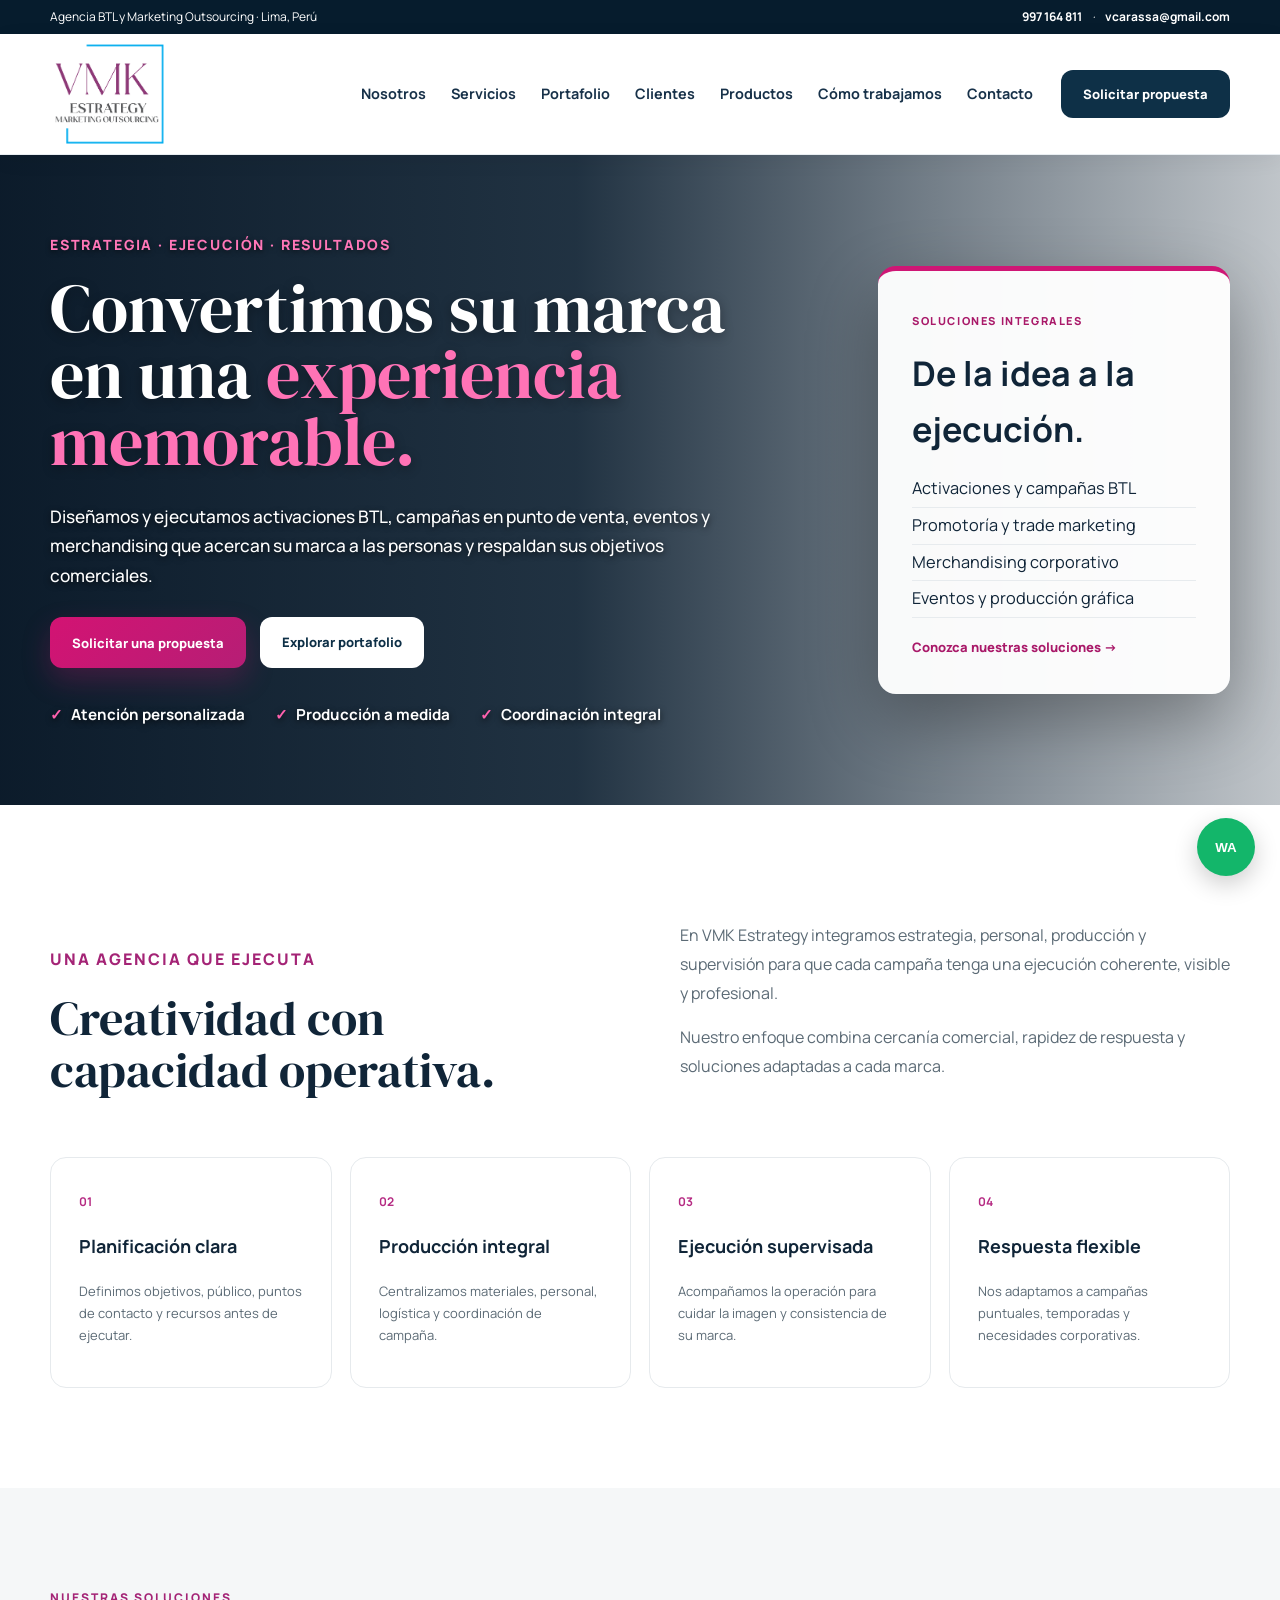
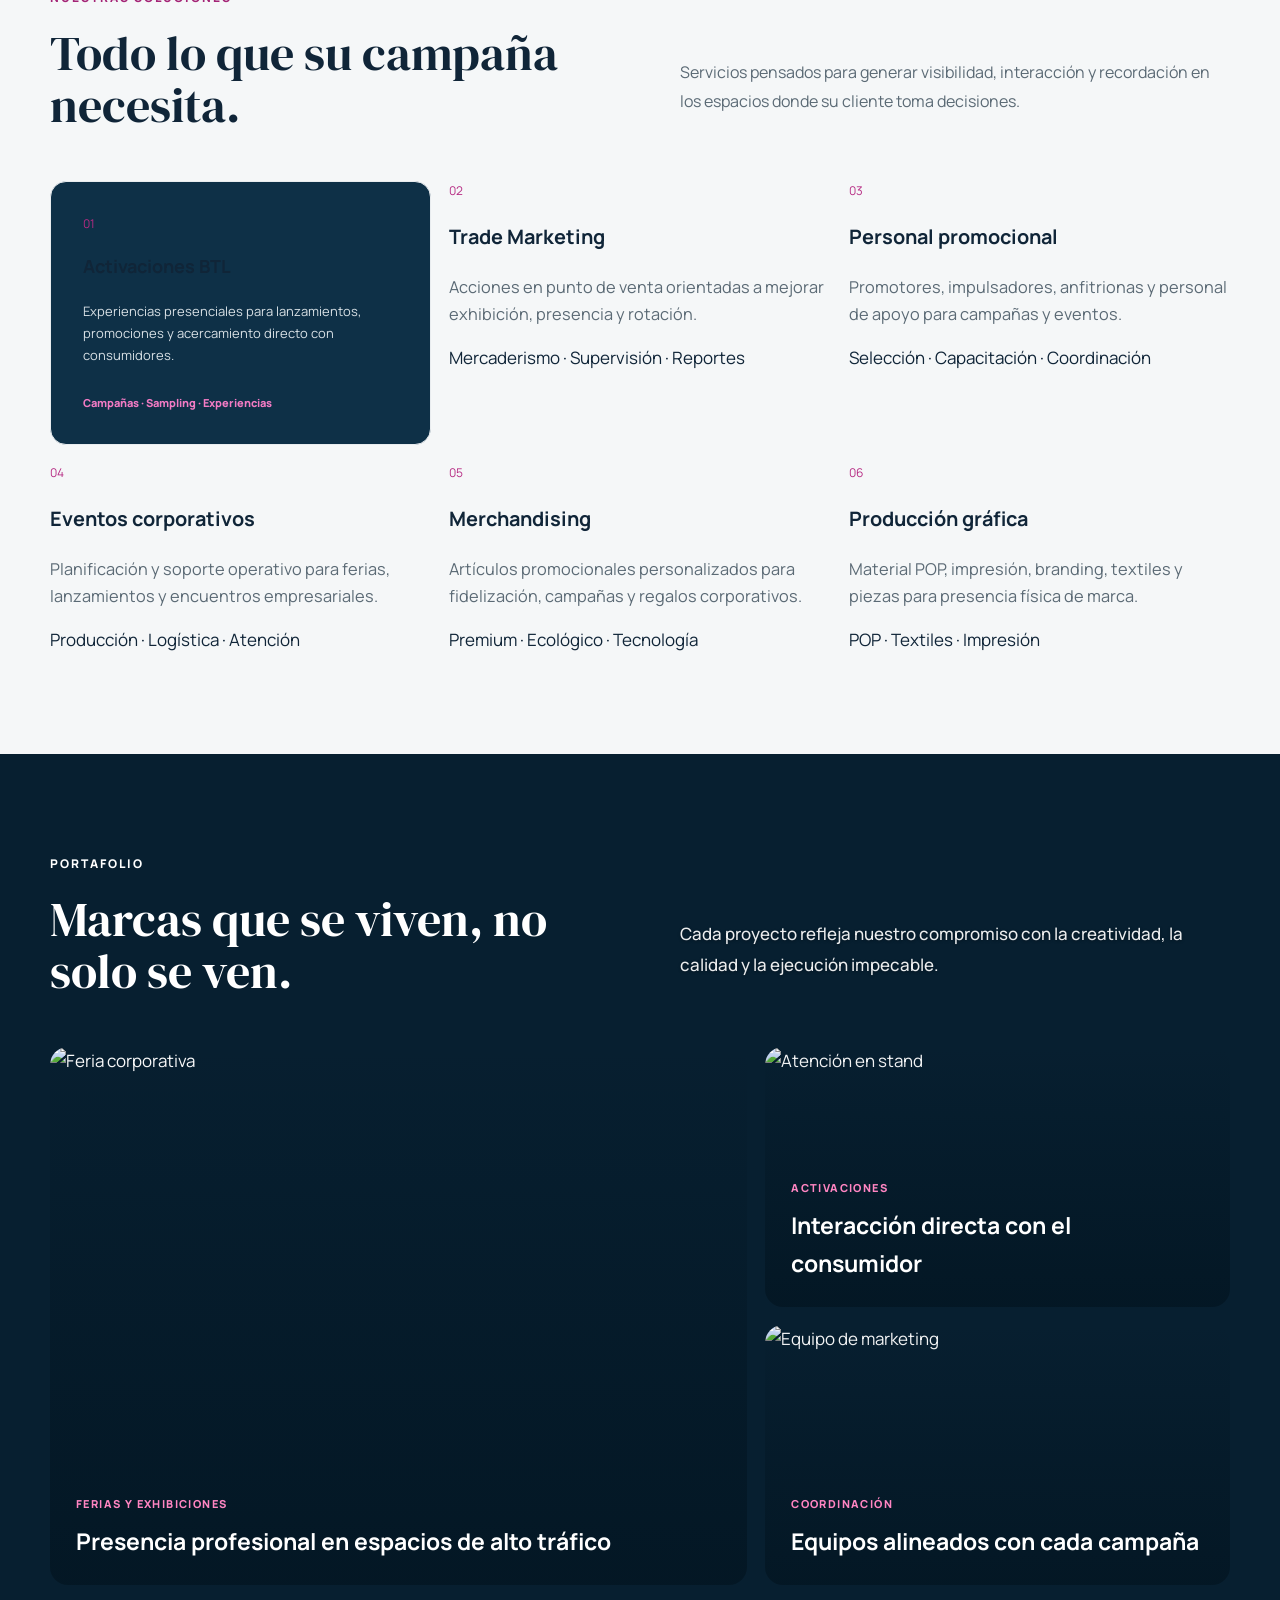
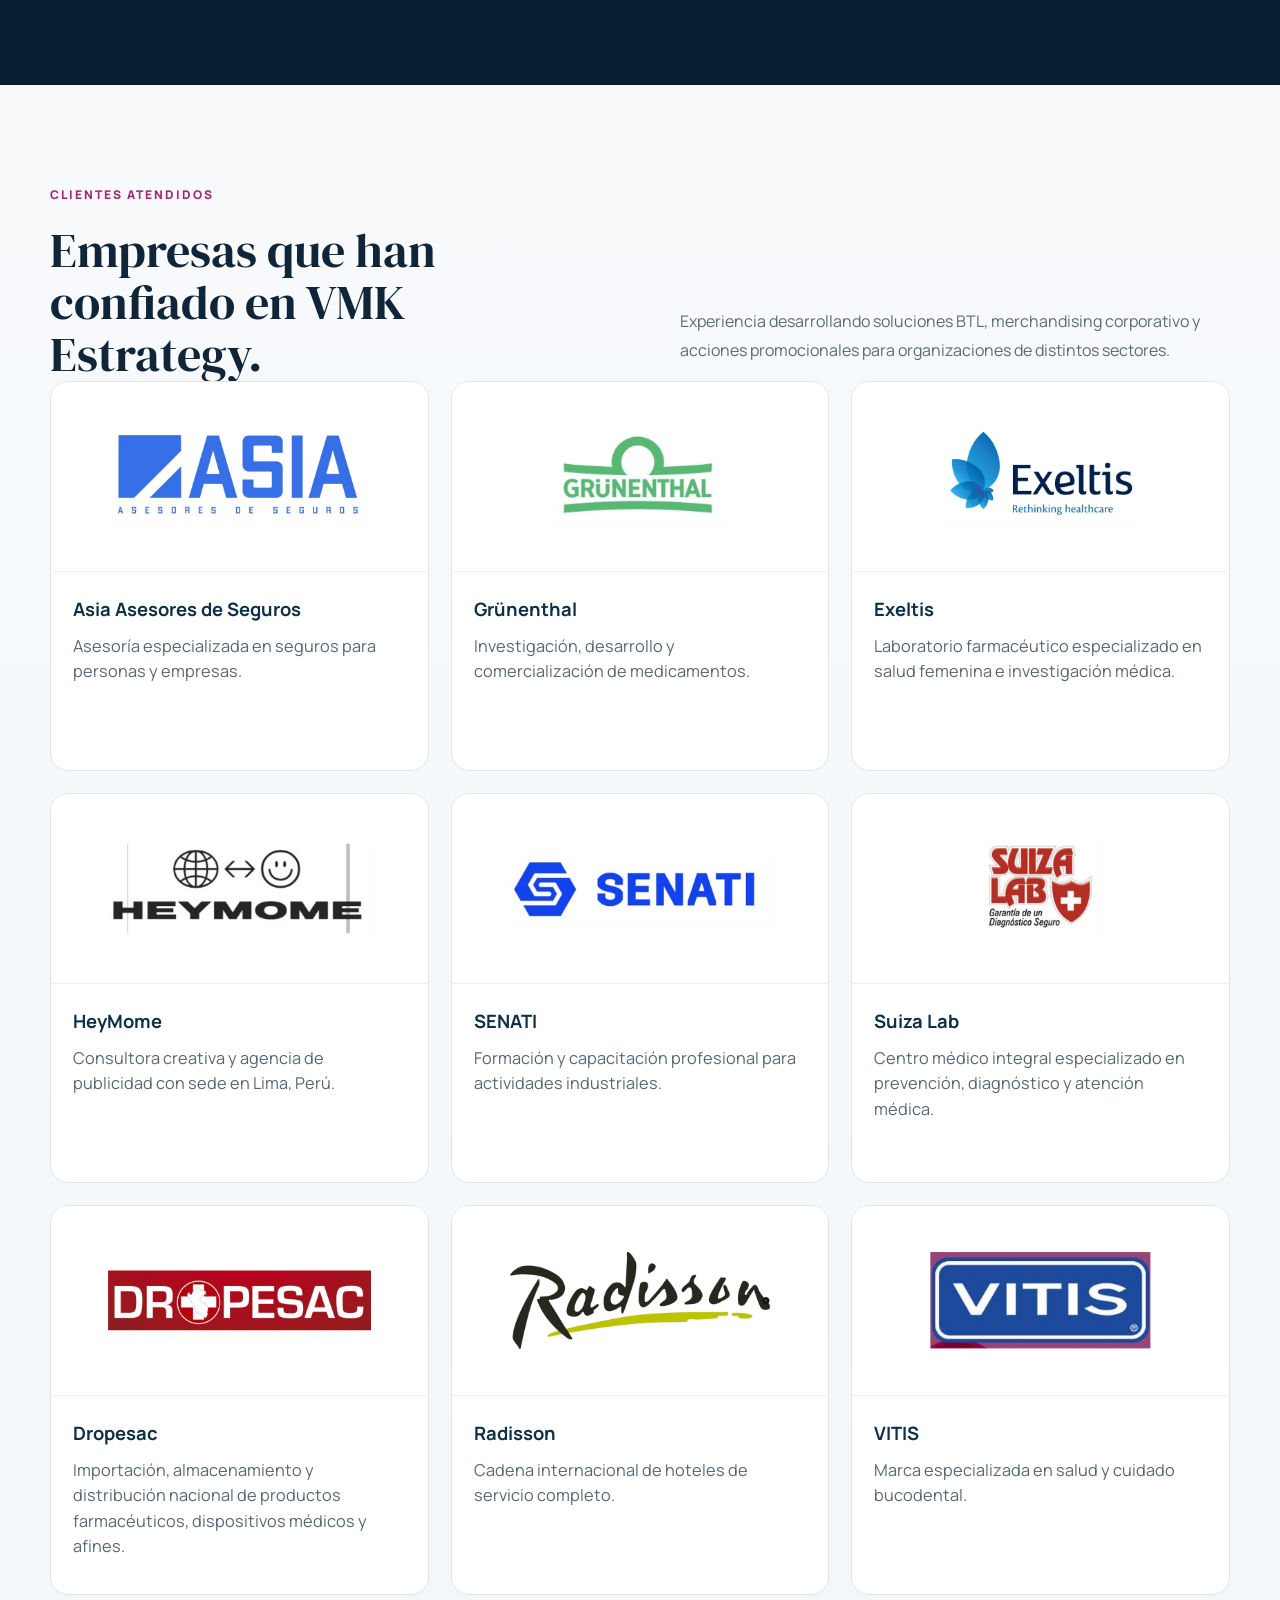
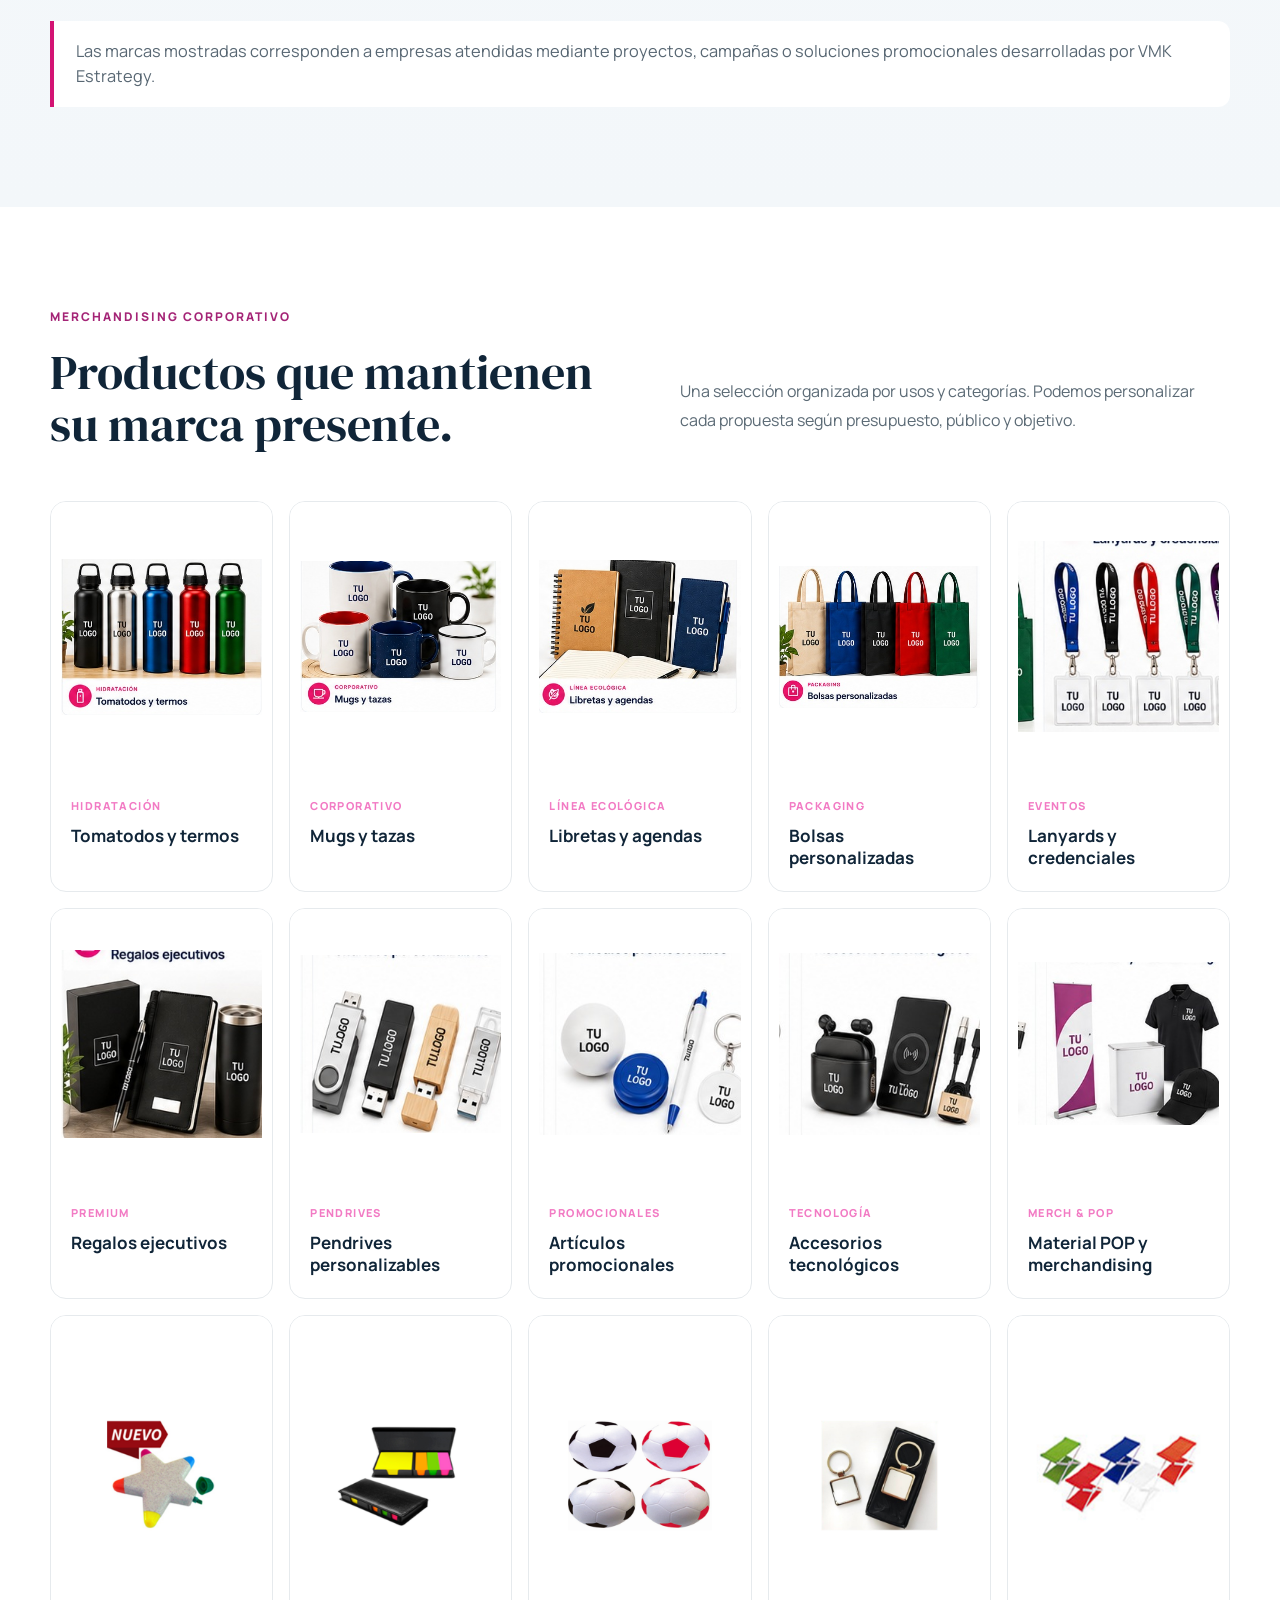
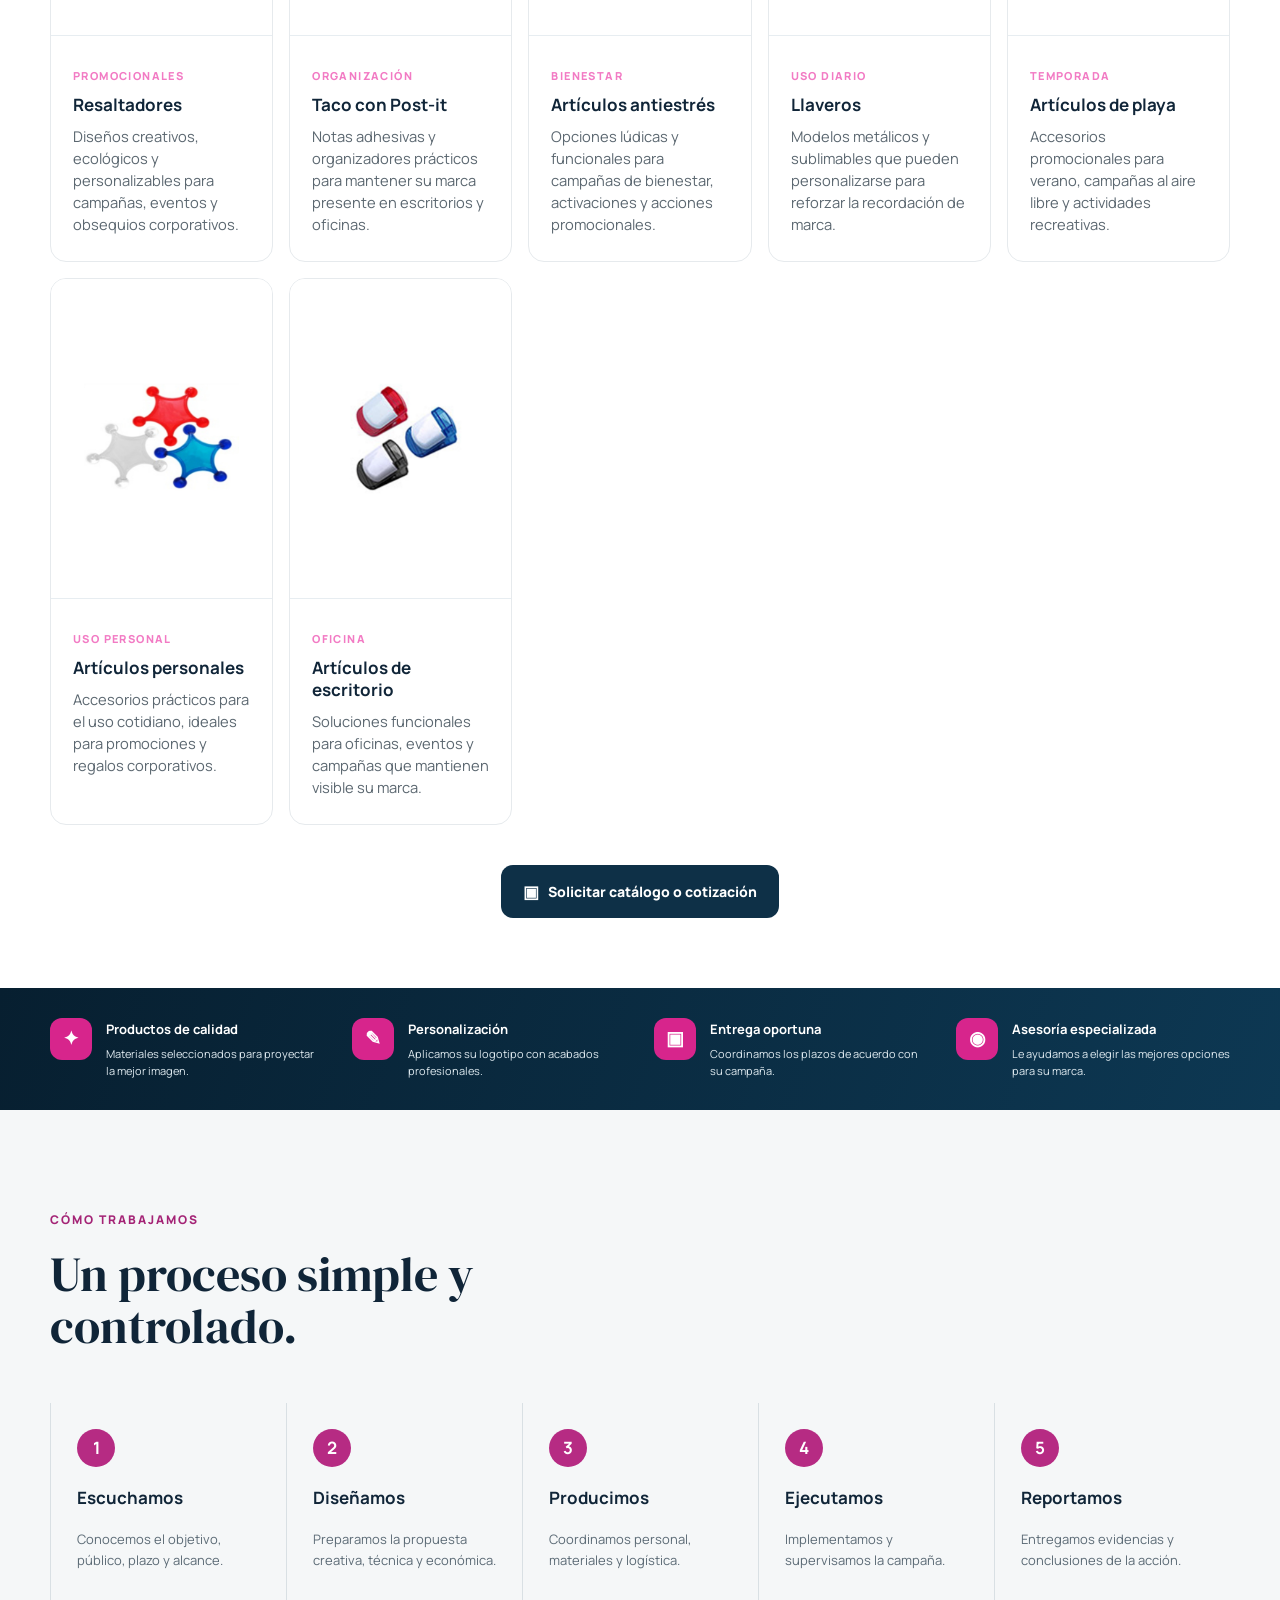
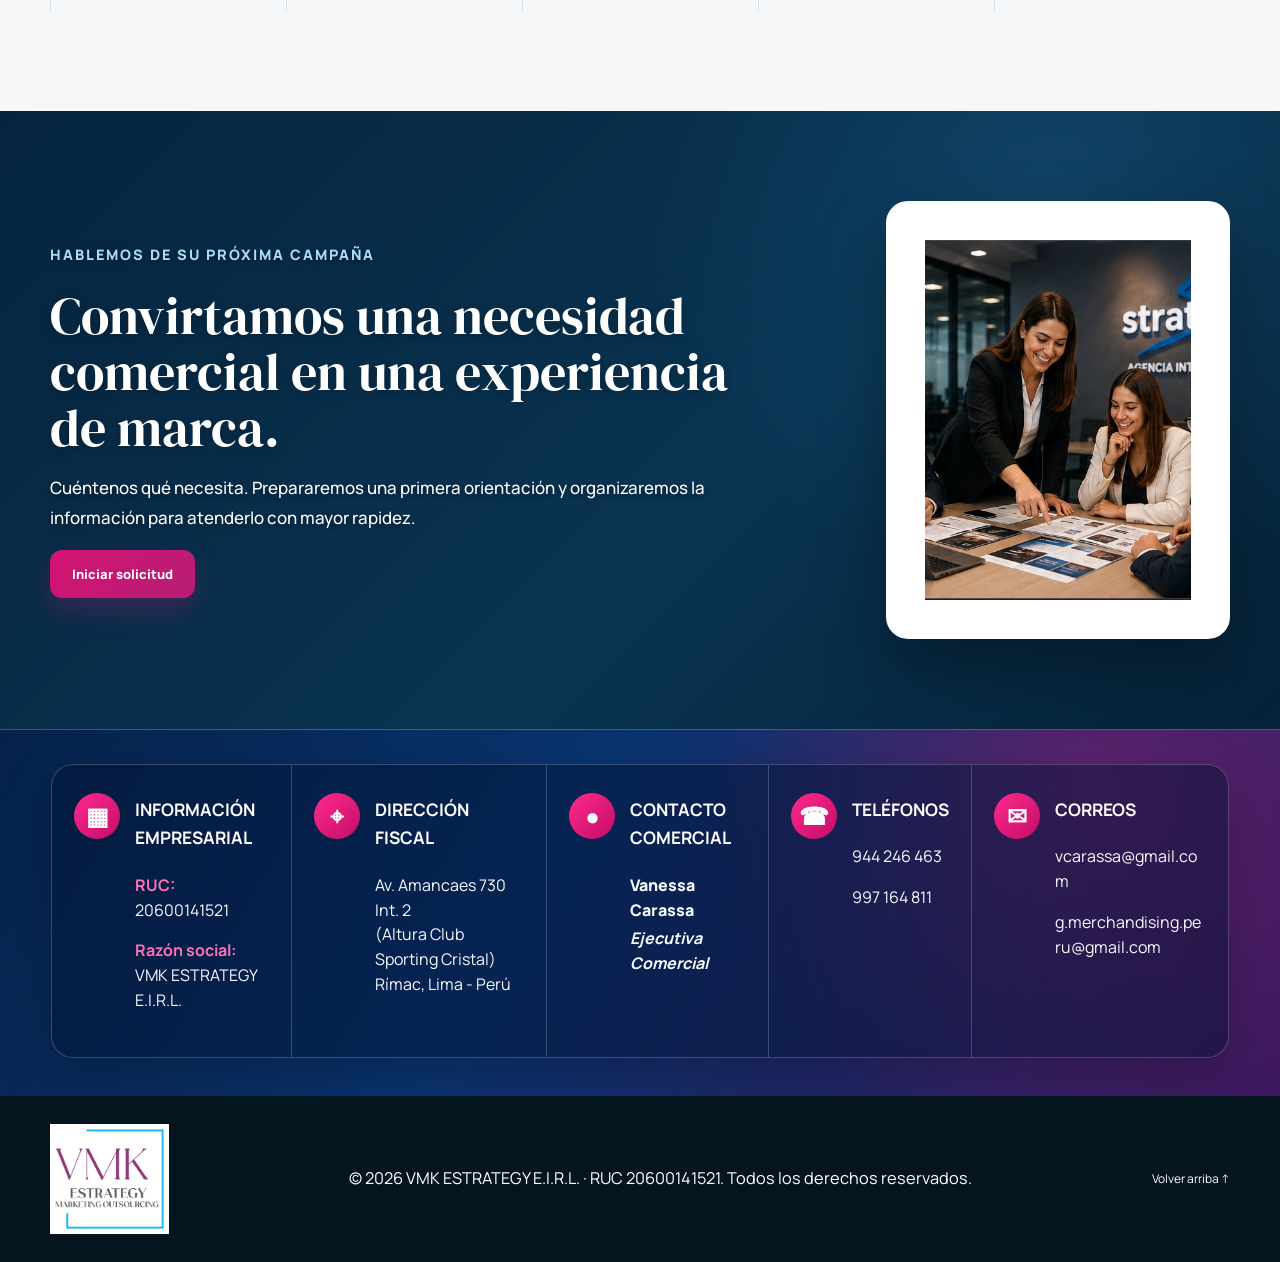
==== commit e1403145: "Corrección de razón social a VMK Estrategy" ====
--- a/index.html
+++ b/index.html
@@ -2,8 +2,10 @@
 <html lang="es">
 <head>
 <meta charset="utf-8"><meta name="viewport" content="width=device-width,initial-scale=1">
-<title>Strategy VMK | Agencia BTL, Trade Marketing, Eventos y Merchandising</title>
-<meta name="description" content="Strategy VMK diseña y ejecuta activaciones BTL, trade marketing, merchandising, eventos y producción promocional en Lima y todo el Perú.">
+
+<title>VMK Estrategy | Agencia BTL, Trade Marketing y Marketing Outsourcing</title>
+
+<meta name="description" content="VMK Estrategy diseña y ejecuta activaciones BTL, trade marketing, merchandising, eventos y producción promocional en Lima y todo el Perú.">
 <link rel="preconnect" href="https://fonts.googleapis.com"><link rel="preconnect" href="https://fonts.gstatic.com" crossorigin>
 <link href="https://fonts.googleapis.com/css2?family=Manrope:wght@400;500;600;700;800&family=DM+Serif+Display&display=swap" rel="stylesheet">
 <link rel="stylesheet" href="assets/css/styles.css">
@@ -205,7 +207,7 @@
 <body>
 <div class="topbar"><div class="container topbar-inner"><span>Agencia BTL y Marketing Outsourcing · Lima, Perú</span><div><a href="tel:+51997164811">997 164 811</a><i>·</i><a href="mailto:vcarassa@gmail.com">vcarassa@gmail.com</a></div></div></div>
 <header class="header"><div class="container nav-wrap">
-<a class="brand" href="#inicio"><img src="assets/img/strategy-vmk-logo.png" alt="Strategy VMK"></a>
+<a class="brand" href="#inicio"><img src="assets/img/strategy-vmk-logo.png" alt="VMK Estrategy"></a>
 <button class="menu-btn" aria-label="Abrir menú">☰</button>
 <nav><a href="#nosotros">Nosotros</a><a href="#servicios">Servicios</a><a href="#portafolio">Portafolio</a><a href="#clientes">Clientes</a><a href="#productos">Productos</a><a href="#proceso">Cómo trabajamos</a><a href="#contacto">Contacto</a></nav>
 <button class="btn btn-dark open-assistant">Solicitar propuesta</button>
@@ -222,7 +224,7 @@
 </div>
 <div class="hero-panel"><span class="panel-kicker">Soluciones integrales</span><h2>De la idea a la ejecución.</h2><ul><li>Activaciones y campañas BTL</li><li>Promotoría y trade marketing</li><li>Merchandising corporativo</li><li>Eventos y producción gráfica</li></ul><a href="#servicios">Conozca nuestras soluciones →</a></div>
 </div></section>
-<section id="nosotros" class="section intro"><div class="container intro-grid"><div><p class="eyebrow dark">UNA AGENCIA QUE EJECUTA</p><h2>Creatividad con capacidad operativa.</h2></div><div><p>En Strategy VMK integramos estrategia, personal, producción y supervisión para que cada campaña tenga una ejecución coherente, visible y profesional.</p><p>Nuestro enfoque combina cercanía comercial, rapidez de respuesta y soluciones adaptadas a cada marca.</p></div></div>
+<section id="nosotros" class="section intro"><div class="container intro-grid"><div><p class="eyebrow dark">UNA AGENCIA QUE EJECUTA</p><h2>Creatividad con capacidad operativa.</h2></div><div><p>En VMK Estrategy integramos estrategia, personal, producción y supervisión para que cada campaña tenga una ejecución coherente, visible y profesional.</p><p>Nuestro enfoque combina cercanía comercial, rapidez de respuesta y soluciones adaptadas a cada marca.</p></div></div>
 <div class="container value-grid"><article><b>01</b><h3>Planificación clara</h3><p>Definimos objetivos, público, puntos de contacto y recursos antes de ejecutar.</p></article><article><b>02</b><h3>Producción integral</h3><p>Centralizamos materiales, personal, logística y coordinación de campaña.</p></article><article><b>03</b><h3>Ejecución supervisada</h3><p>Acompañamos la operación para cuidar la imagen y consistencia de su marca.</p></article><article><b>04</b><h3>Respuesta flexible</h3><p>Nos adaptamos a campañas puntuales, temporadas y necesidades corporativas.</p></article></div></section>
 <section id="servicios" class="section services"><div class="container section-head"><div><p class="eyebrow dark">NUESTRAS SOLUCIONES</p><h2>Todo lo que su campaña necesita.</h2></div><p>Servicios pensados para generar visibilidad, interacción y recordación en los espacios donde su cliente toma decisiones.</p></div>
 <div class="container service-grid">
@@ -244,7 +246,7 @@
   <div class="container section-head">
     <div>
       <p class="eyebrow dark">CLIENTES ATENDIDOS</p>
-      <h2>Empresas que han confiado en Strategy VMK.</h2>
+      <h2>Empresas que han confiado en VMK Estrategy.</h2>
     </div>
     <p>Experiencia desarrollando soluciones BTL, merchandising corporativo y acciones promocionales para organizaciones de distintos sectores.</p>
   </div>
@@ -287,7 +289,7 @@
     </article>
   </div>
   <div class="container clients-note">
-    <p>Las marcas mostradas corresponden a empresas atendidas mediante proyectos, campañas o soluciones promocionales desarrolladas por Strategy VMK.</p>
+    <p>Las marcas mostradas corresponden a empresas atendidas mediante proyectos, campañas o soluciones promocionales desarrolladas por VMK Estrategy.</p>
   </div>
 </section>
 
@@ -323,7 +325,7 @@
 </div></section>
 <section id="proceso" class="section process"><div class="container section-head"><div><p class="eyebrow dark">CÓMO TRABAJAMOS</p><h2>Un proceso simple y controlado.</h2></div></div><div class="container steps"><article><b>1</b><h3>Escuchamos</h3><p>Conocemos el objetivo, público, plazo y alcance.</p></article><article><b>2</b><h3>Diseñamos</h3><p>Preparamos la propuesta creativa, técnica y económica.</p></article><article><b>3</b><h3>Producimos</h3><p>Coordinamos personal, materiales y logística.</p></article><article><b>4</b><h3>Ejecutamos</h3><p>Implementamos y supervisamos la campaña.</p></article><article><b>5</b><h3>Reportamos</h3><p>Entregamos evidencias y conclusiones de la acción.</p></article></div></section>
 <section id="contacto" class="contact"><div class="container contact-grid"><div><p class="eyebrow">HABLEMOS DE SU PRÓXIMA CAMPAÑA</p><h2>Convirtamos una necesidad comercial en una experiencia de marca.</h2><p>Cuéntenos qué necesita. Prepararemos una primera orientación y organizaremos la información para atenderlo con mayor rapidez.</p><button class="btn btn-accent open-assistant">Iniciar solicitud</button></div><aside class="contact-visual">
-<img src="assets/img/equipo-corporativo-strategy-vmk.jpg" alt="Equipo corporativo Strategy VMK" loading="lazy">
+<img src="assets/img/equipo-corporativo-strategy-vmk.jpg" alt="Equipo corporativo VMK Estrategy" loading="lazy">
 </aside></div></section>
 </main>
 
@@ -361,7 +363,7 @@
   </div>
 </section>
 
-<footer><div class="container footer-inner"><div class="js-home-brand brand footer-brand"><img src="assets/img/strategy-vmk-logo.png" alt="Strategy VMK"></div><p>© 2026 VMK ESTRATEGY E.I.R.L. · RUC 20600141521. Todos los derechos reservados.</p><a href="#inicio">Volver arriba ↑</a></div>
+<footer><div class="container footer-inner"><div class="js-home-brand brand footer-brand"><img src="assets/img/strategy-vmk-logo.png" alt="VMK Estrategy"></div><p>© 2026 VMK ESTRATEGY E.I.R.L. · RUC 20600141521. Todos los derechos reservados.</p><a href="#inicio">Volver arriba ↑</a></div>
 </footer>
 <button class="wa open-assistant" aria-label="Solicitar propuesta por WhatsApp">WA</button>
 <div class="modal" id="assistant" aria-hidden="true"><div class="modal-card"><button class="close" aria-label="Cerrar">×</button><p class="eyebrow dark">ASISTENTE COMERCIAL</p><h2>Solicite una propuesta</h2><p>Complete estos datos y generaremos un mensaje organizado para WhatsApp.</p><form id="quoteForm"><label>Nombre y apellido<input name="nombre" required></label><label>Empresa<input name="empresa"></label><label>Servicio<select name="servicio" required><option value="">Seleccione</option><option>Activación BTL</option><option>Trade Marketing</option><option>Personal promocional</option><option>Evento corporativo</option><option>Merchandising</option><option>Resaltadores</option><option>Taco con Post-it</option><option>Artículos antiestrés</option><option>Llaveros</option><option>Artículos de playa</option><option>Artículos personales</option><option>Artículos de escritorio</option><option>Pendrives personalizables</option><option>Accesorios tecnológicos</option><option>Material POP</option><option>Producción gráfica</option><option>Otro requerimiento</option></select></label><label>Ciudad<input name="ciudad" value="Lima"></label><label>Cuéntenos brevemente qué necesita<textarea name="detalle" rows="4" required></textarea></label><button class="btn btn-accent" type="submit">Continuar por WhatsApp</button></form></div></div>
--- a/assets/css/styles.css
+++ b/assets/css/styles.css
@@ -21,7 +21,7 @@
 
 
 /* =========================================================
-   STRATEGY VMK V10.0 — PREMIUM
+   VMK ESTRATEGY V10.0 — PREMIUM
    Corrección definitiva de contraste + refinamiento visual
    ========================================================= */
 
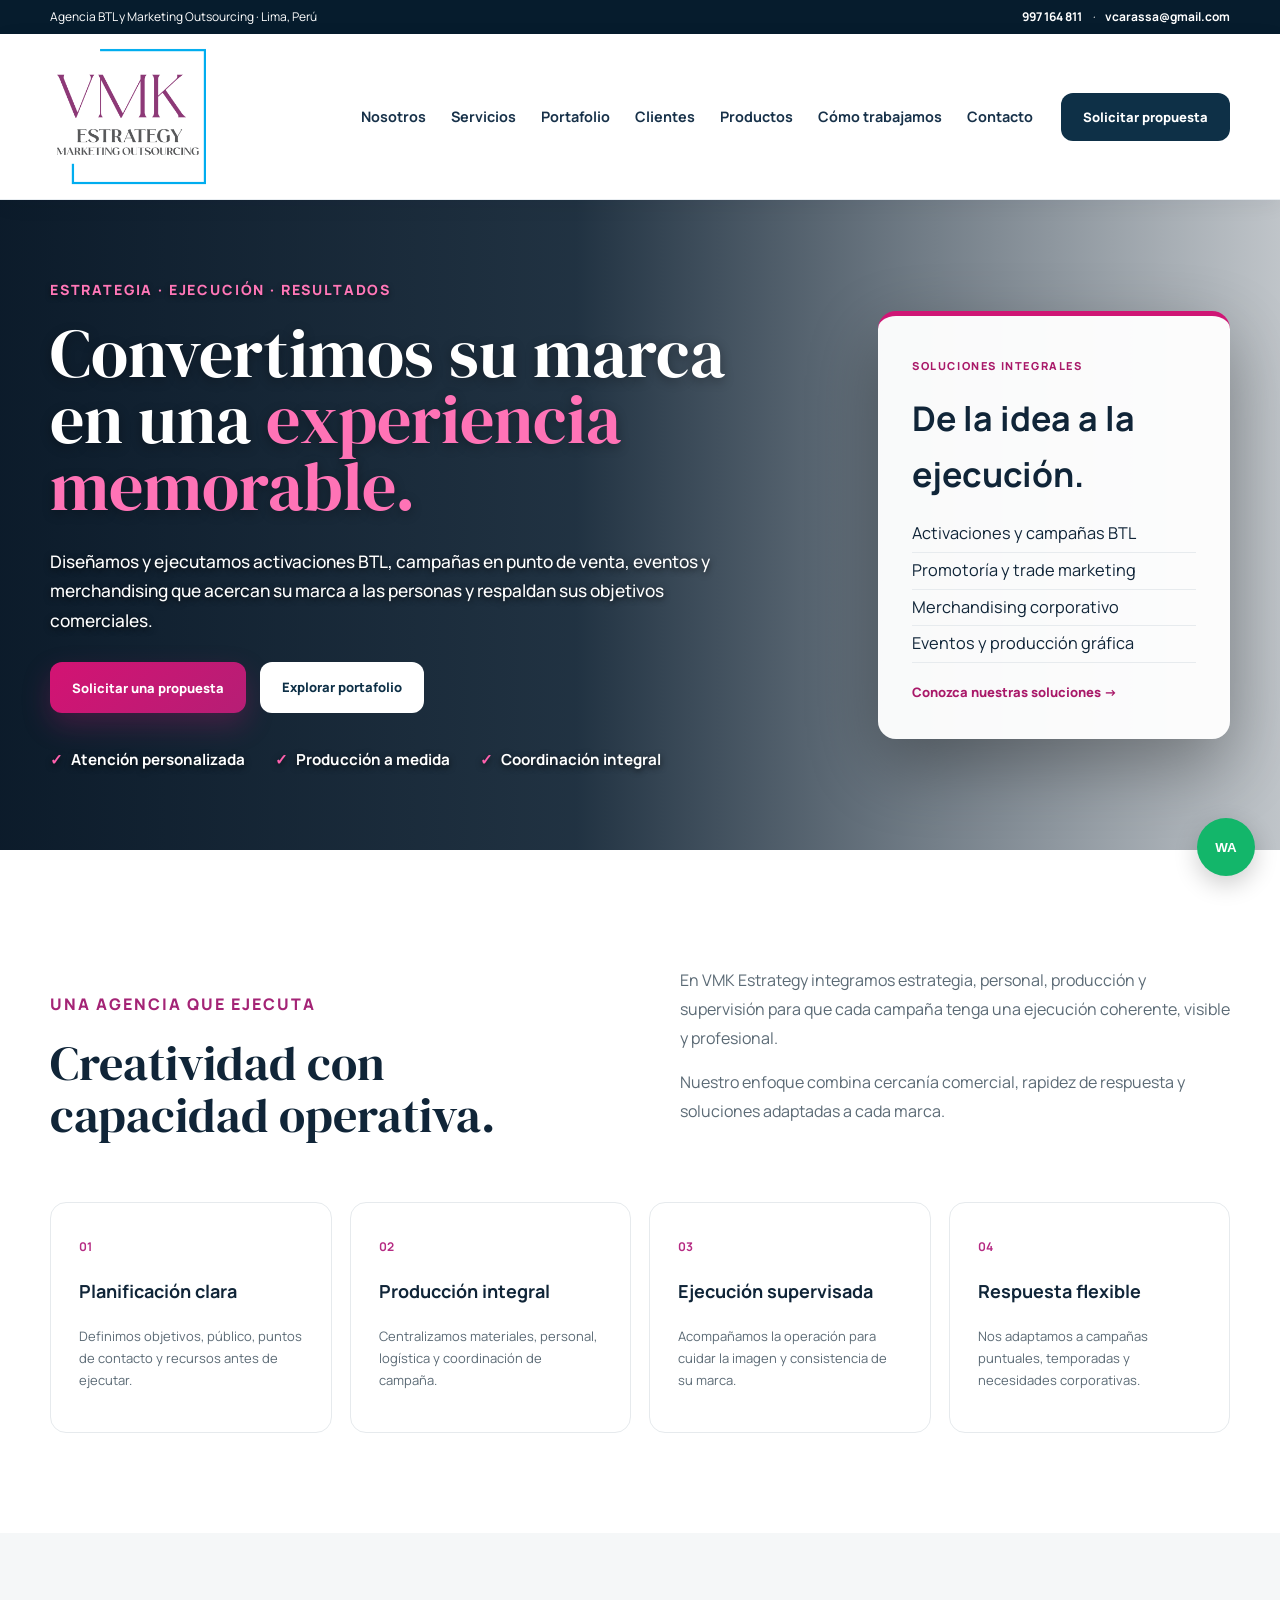
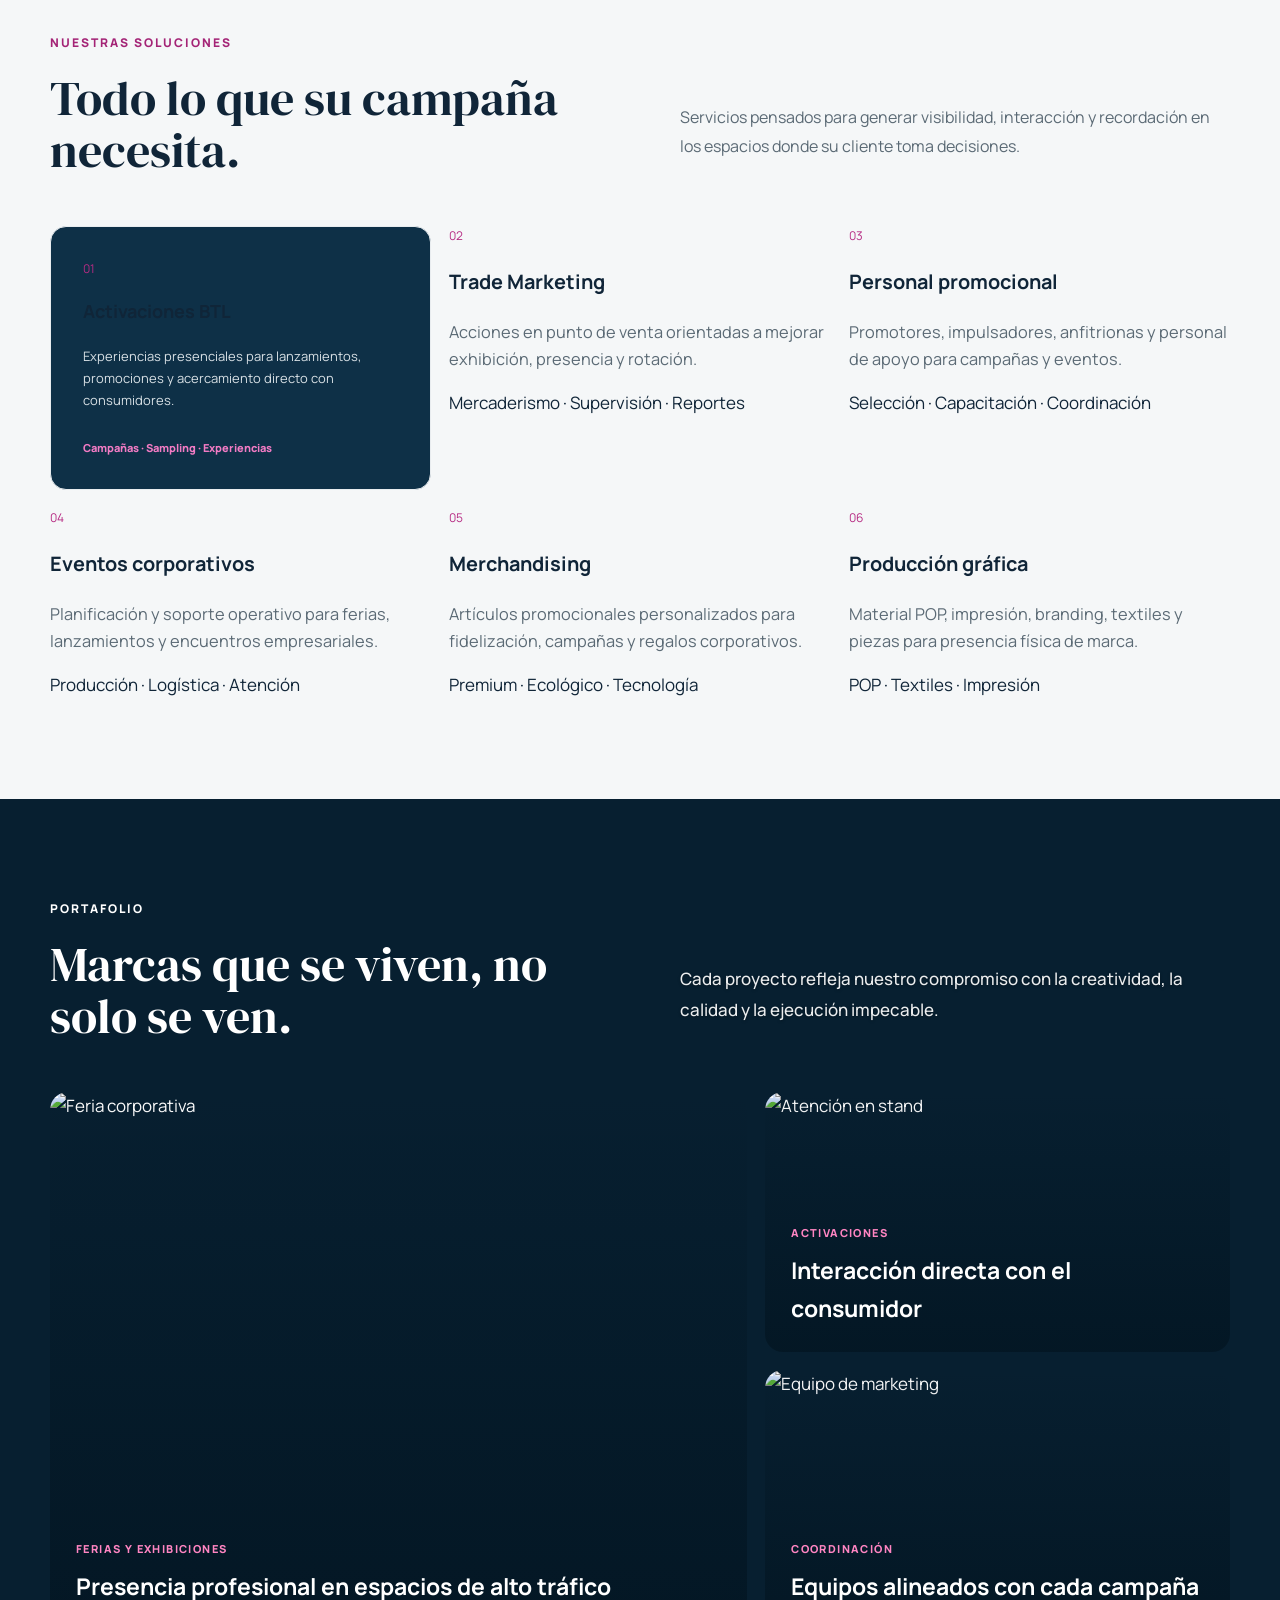
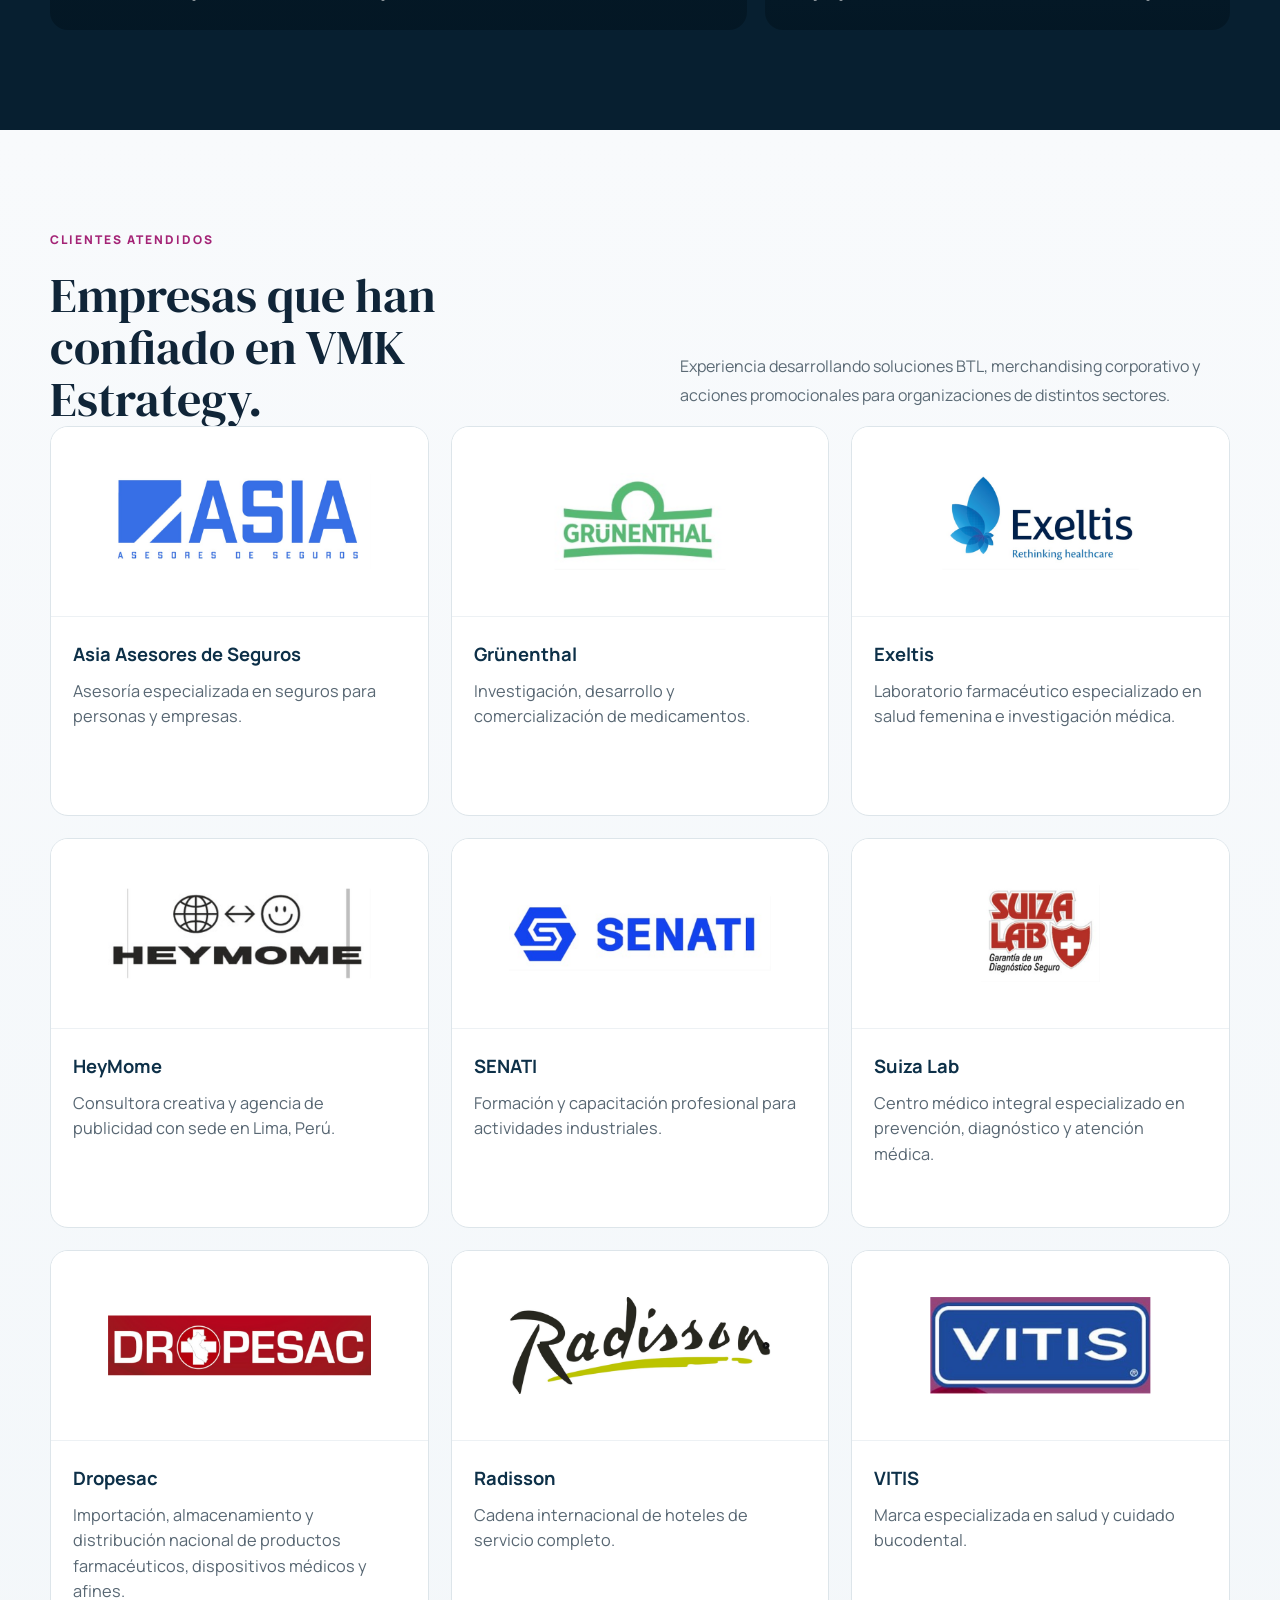
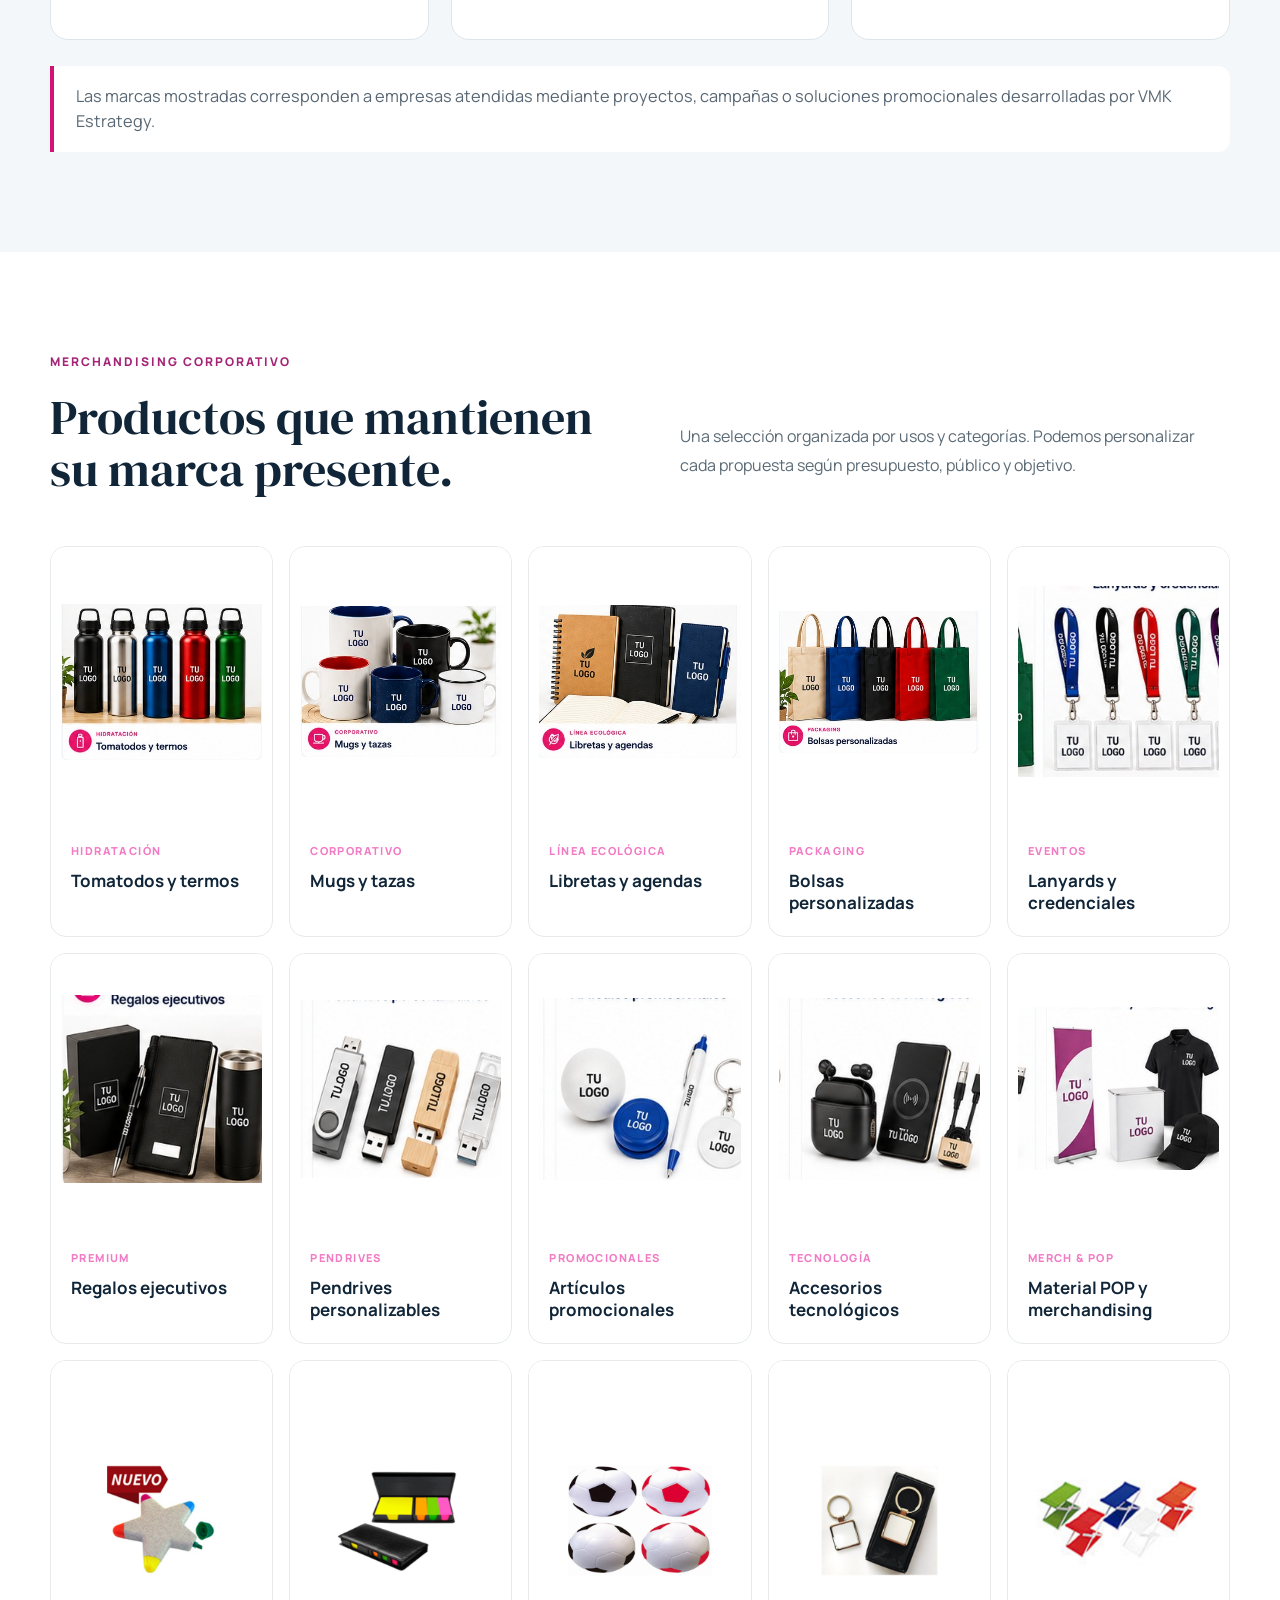
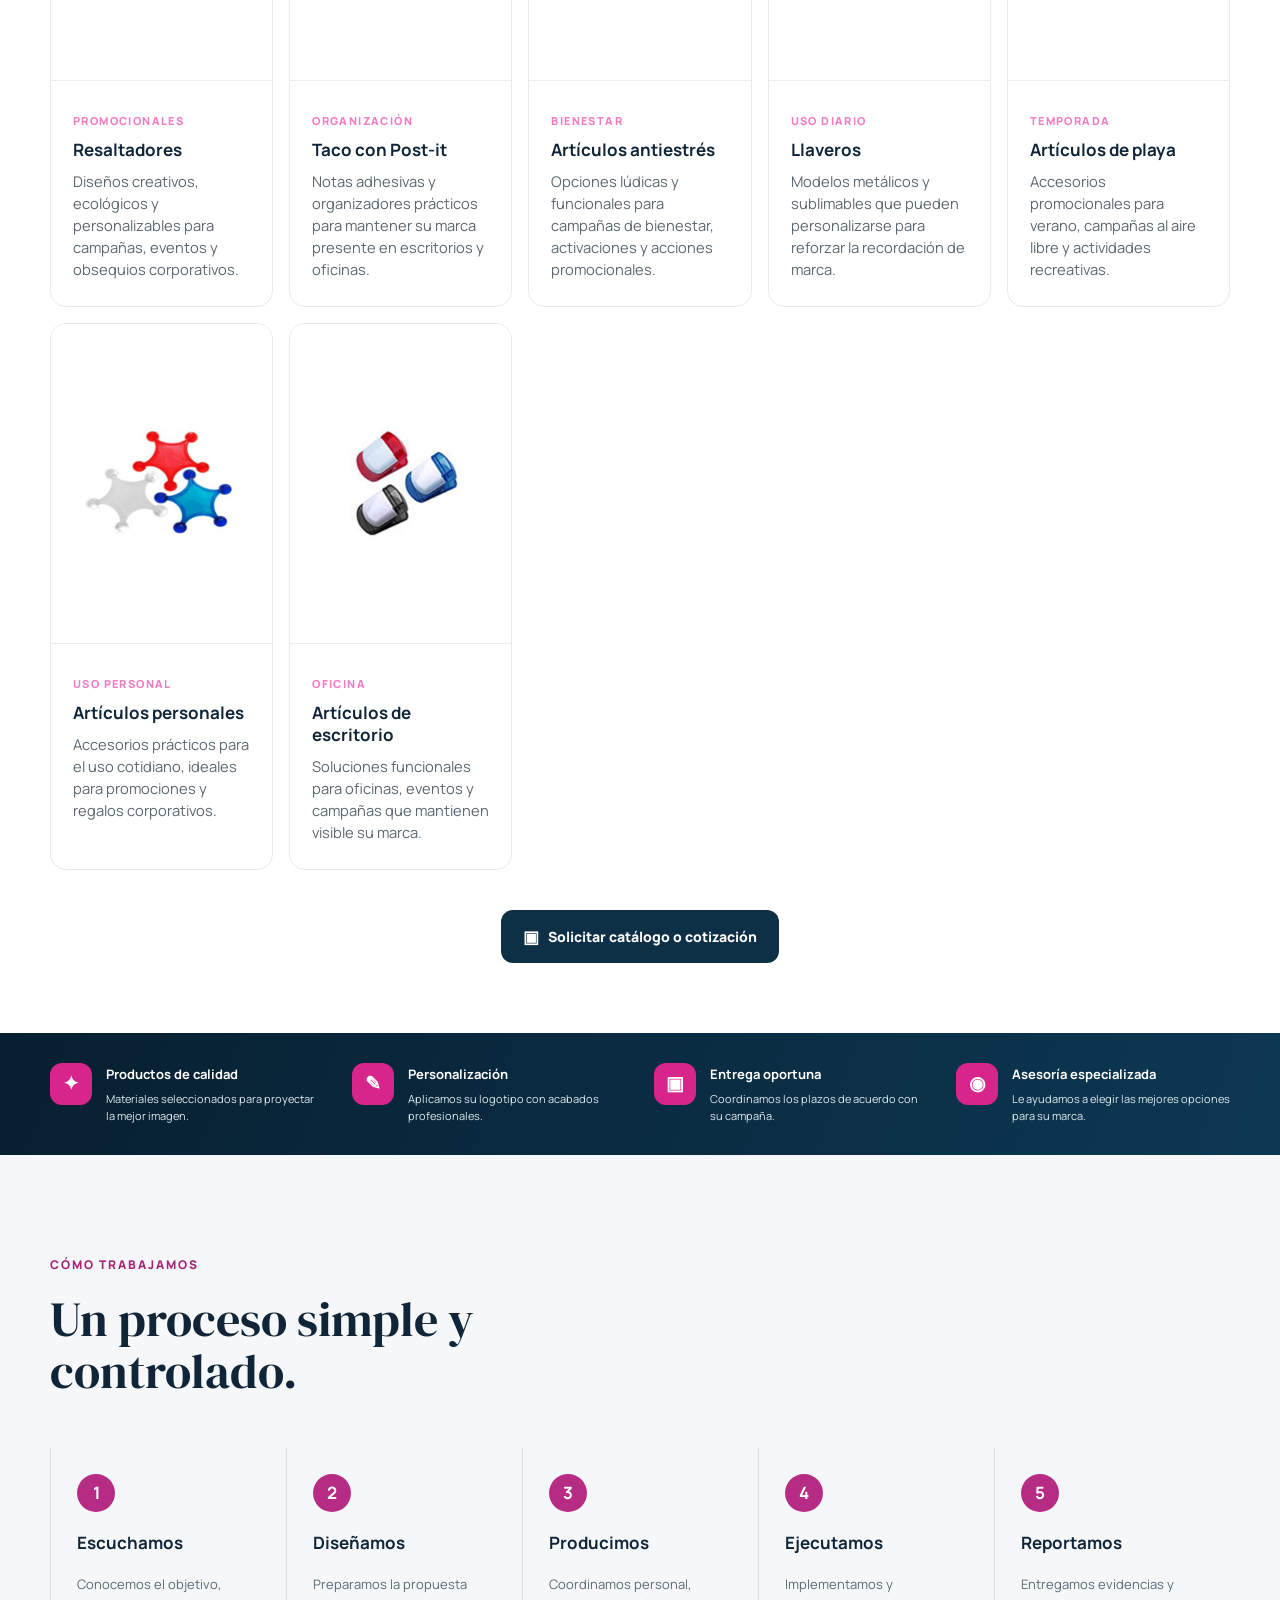
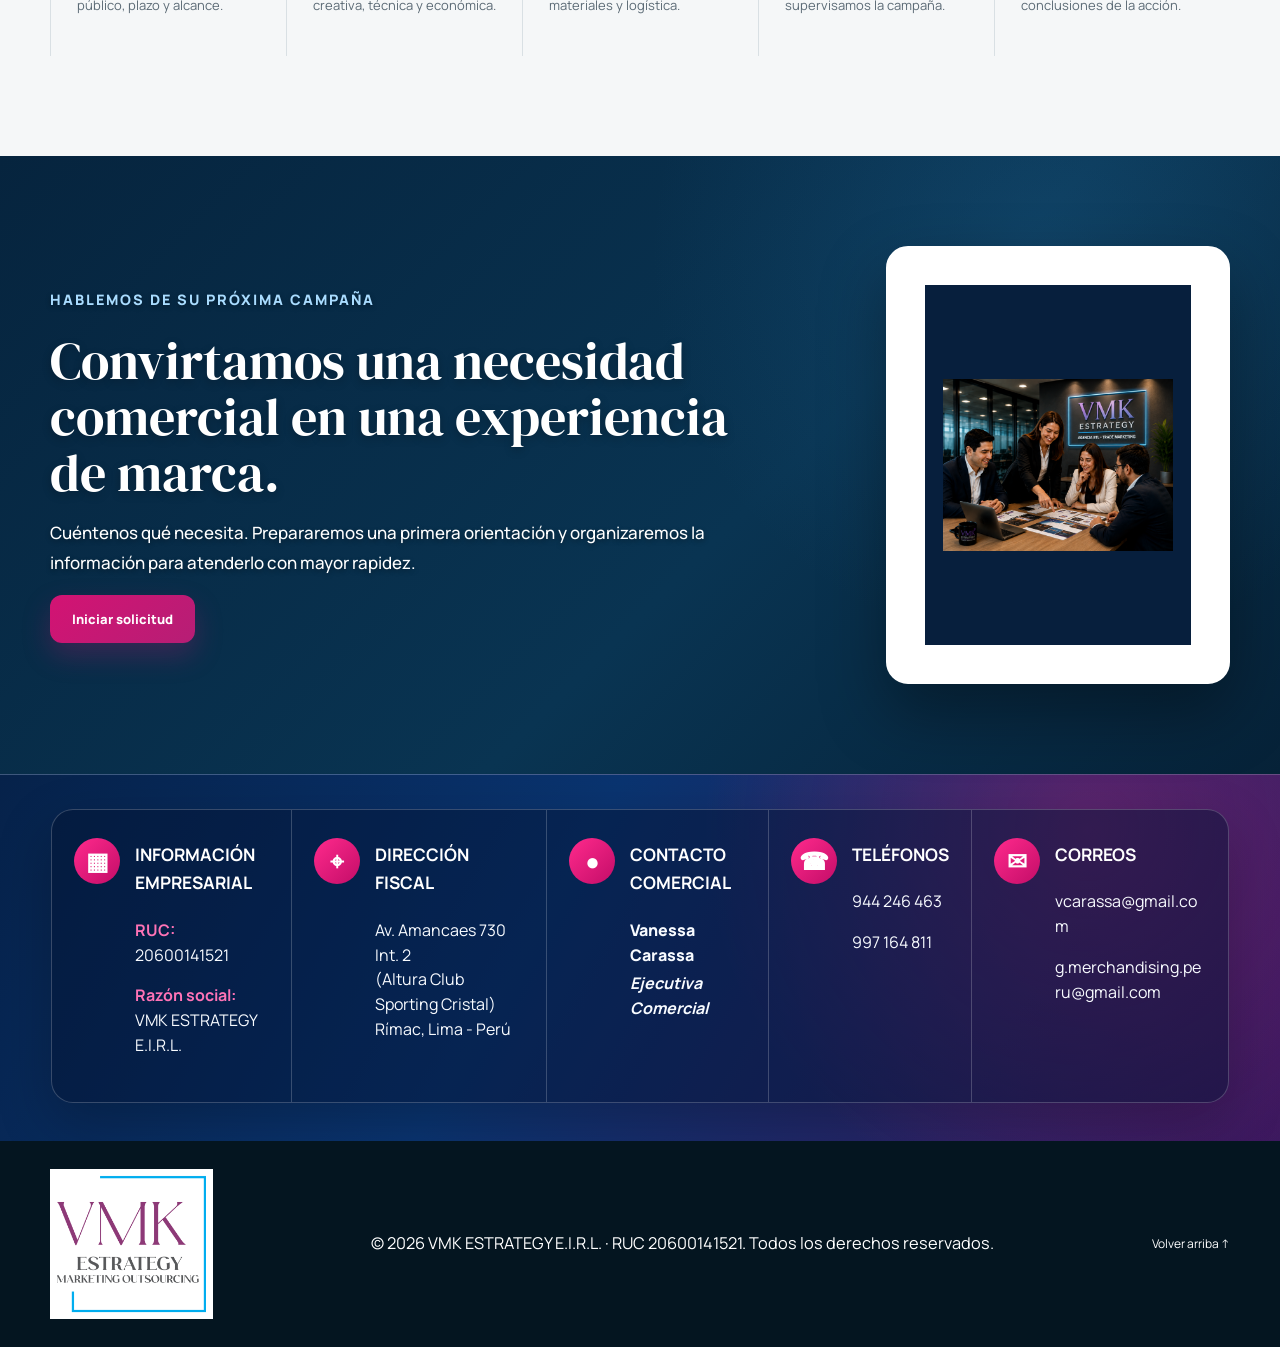
==== commit 8cb26067: "Ajuste de la imagen de contacto para mostrar el logotipo completo Optimización de la sección Contact" ====
--- a/index.html
+++ b/index.html
@@ -19,7 +19,18 @@
 
 <style>
 .contact-visual{overflow:hidden;border-radius:18px;min-height:360px;background:#071f3d;box-shadow:0 20px 50px rgba(2,18,40,.28)}
-.contact-visual img{width:100%;height:100%;min-height:360px;object-fit:cover;display:block}
+
+.contact-visual img{
+    width:100%;
+    height:100%;
+    min-height:360px;
+    object-fit:contain;
+    object-position:center;
+    background:#071f3d;
+    padding:18px;
+    display:block;
+}
+
 .corporate-info-panel{padding:34px clamp(18px,4vw,56px) 38px;background:radial-gradient(circle at 85% 15%,rgba(232,33,125,.28),transparent 34%),linear-gradient(120deg,#06224a 0%,#0a3470 42%,#3a185e 100%);color:#fff}
 .corporate-info-grid{max-width:1320px;margin:0 auto;display:grid;grid-template-columns:1.08fr 1.15fr 1fr .9fr 1.15fr;border:1px solid rgba(255,255,255,.20);border-radius:22px;overflow:hidden;background:rgba(3,19,49,.46);box-shadow:0 20px 55px rgba(0,0,0,.22)}
 .corporate-info-item{display:flex;gap:15px;padding:28px 22px;border-right:1px solid rgba(255,255,255,.20);min-height:210px}
@@ -200,8 +211,19 @@
 </style>
 
 <style>
-.brand img{max-height:110px!important;height:110px!important;width:auto!important;}
-.header .container{min-height:120px!important;}
+
+
+.brand img{
+    max-height:150px!important;
+    height:150px!important;
+    width:auto!important;
+}
+
+.header .container{
+    min-height:165px!important;
+}
+
+
 </style>
 </head>
 <body>
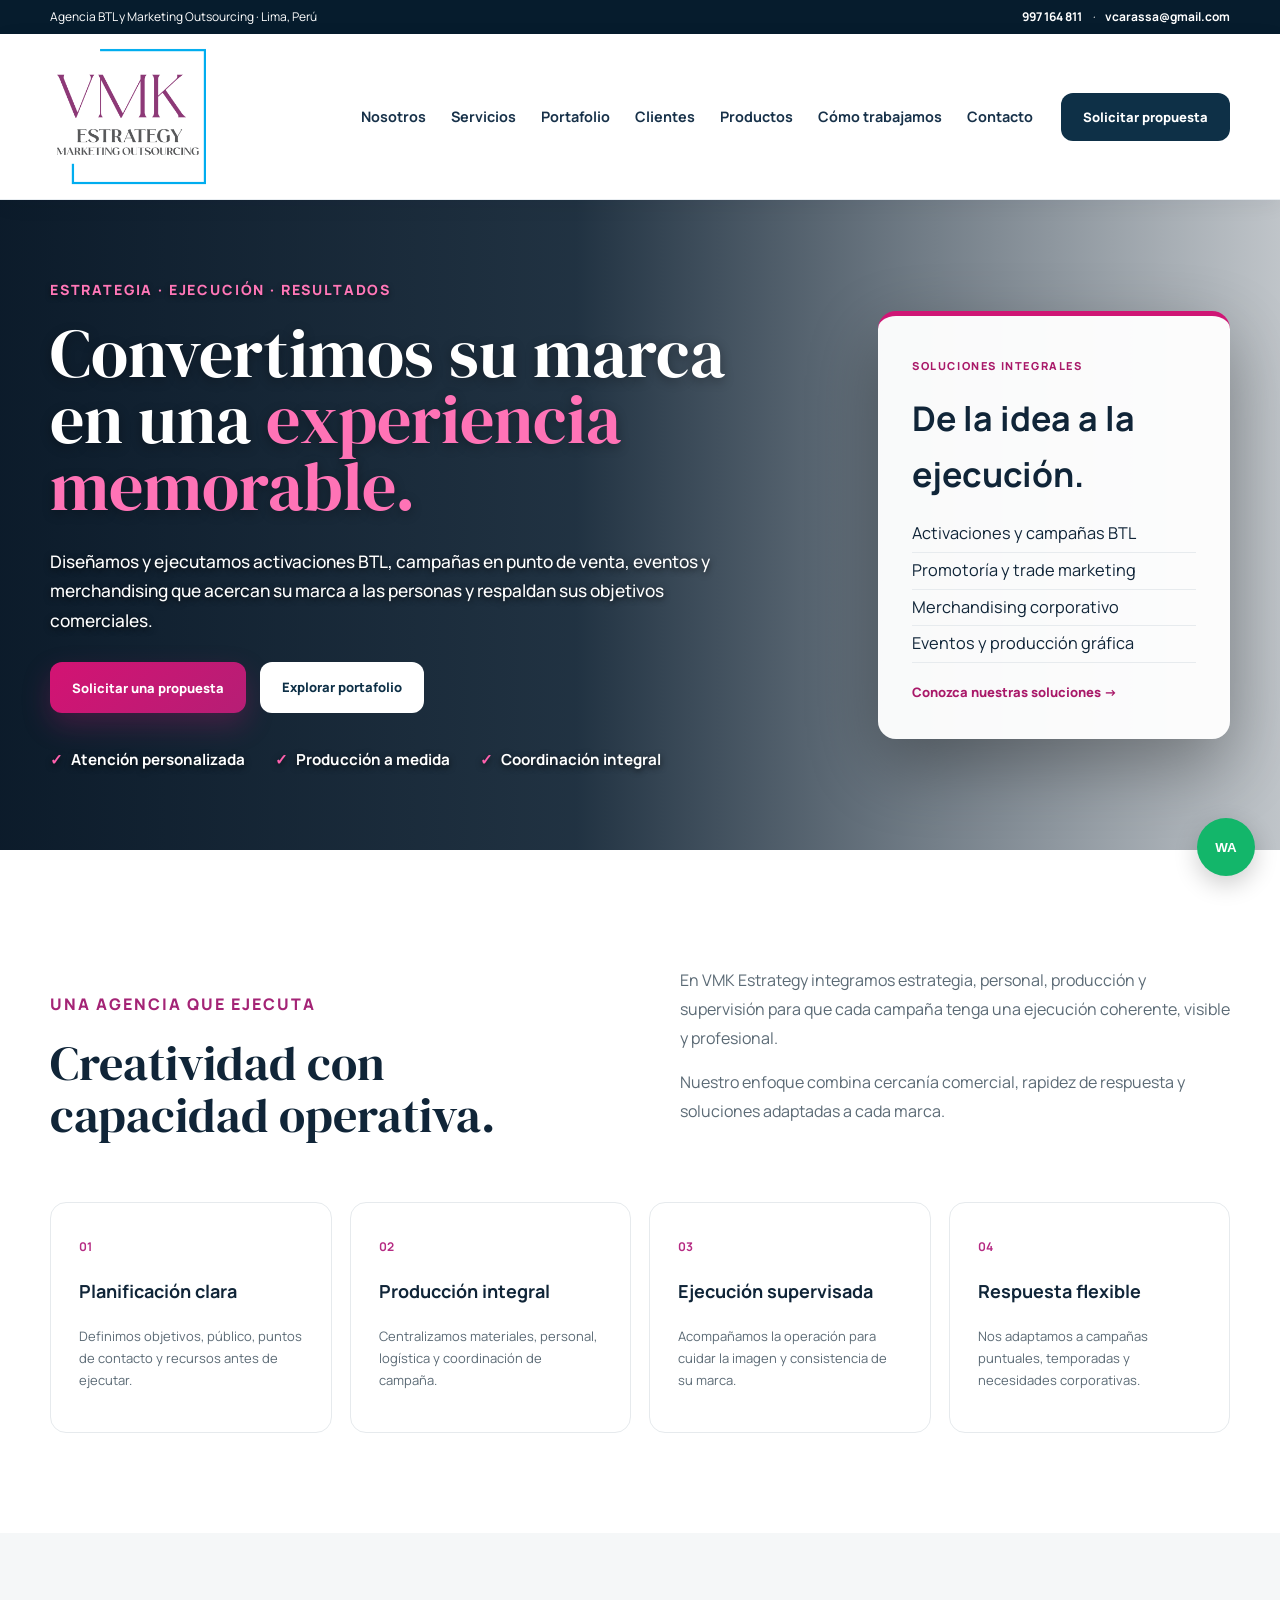
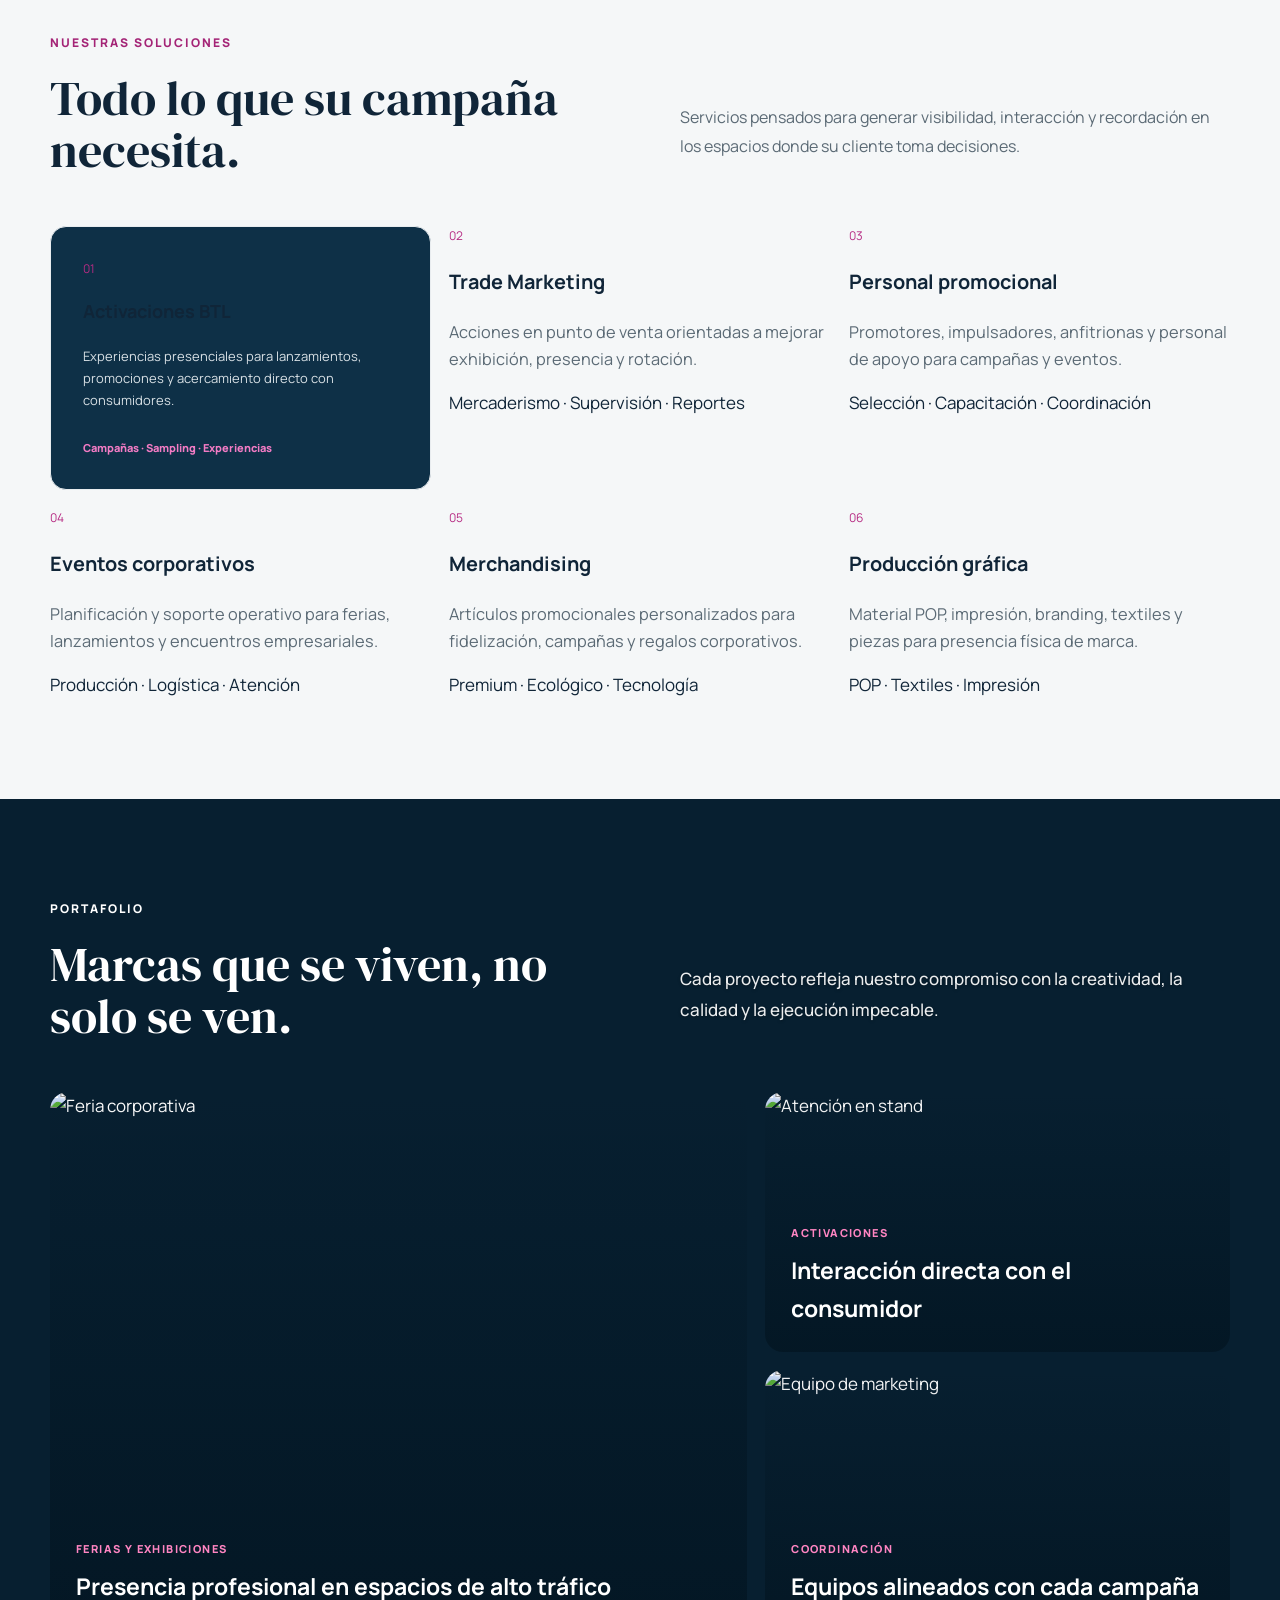
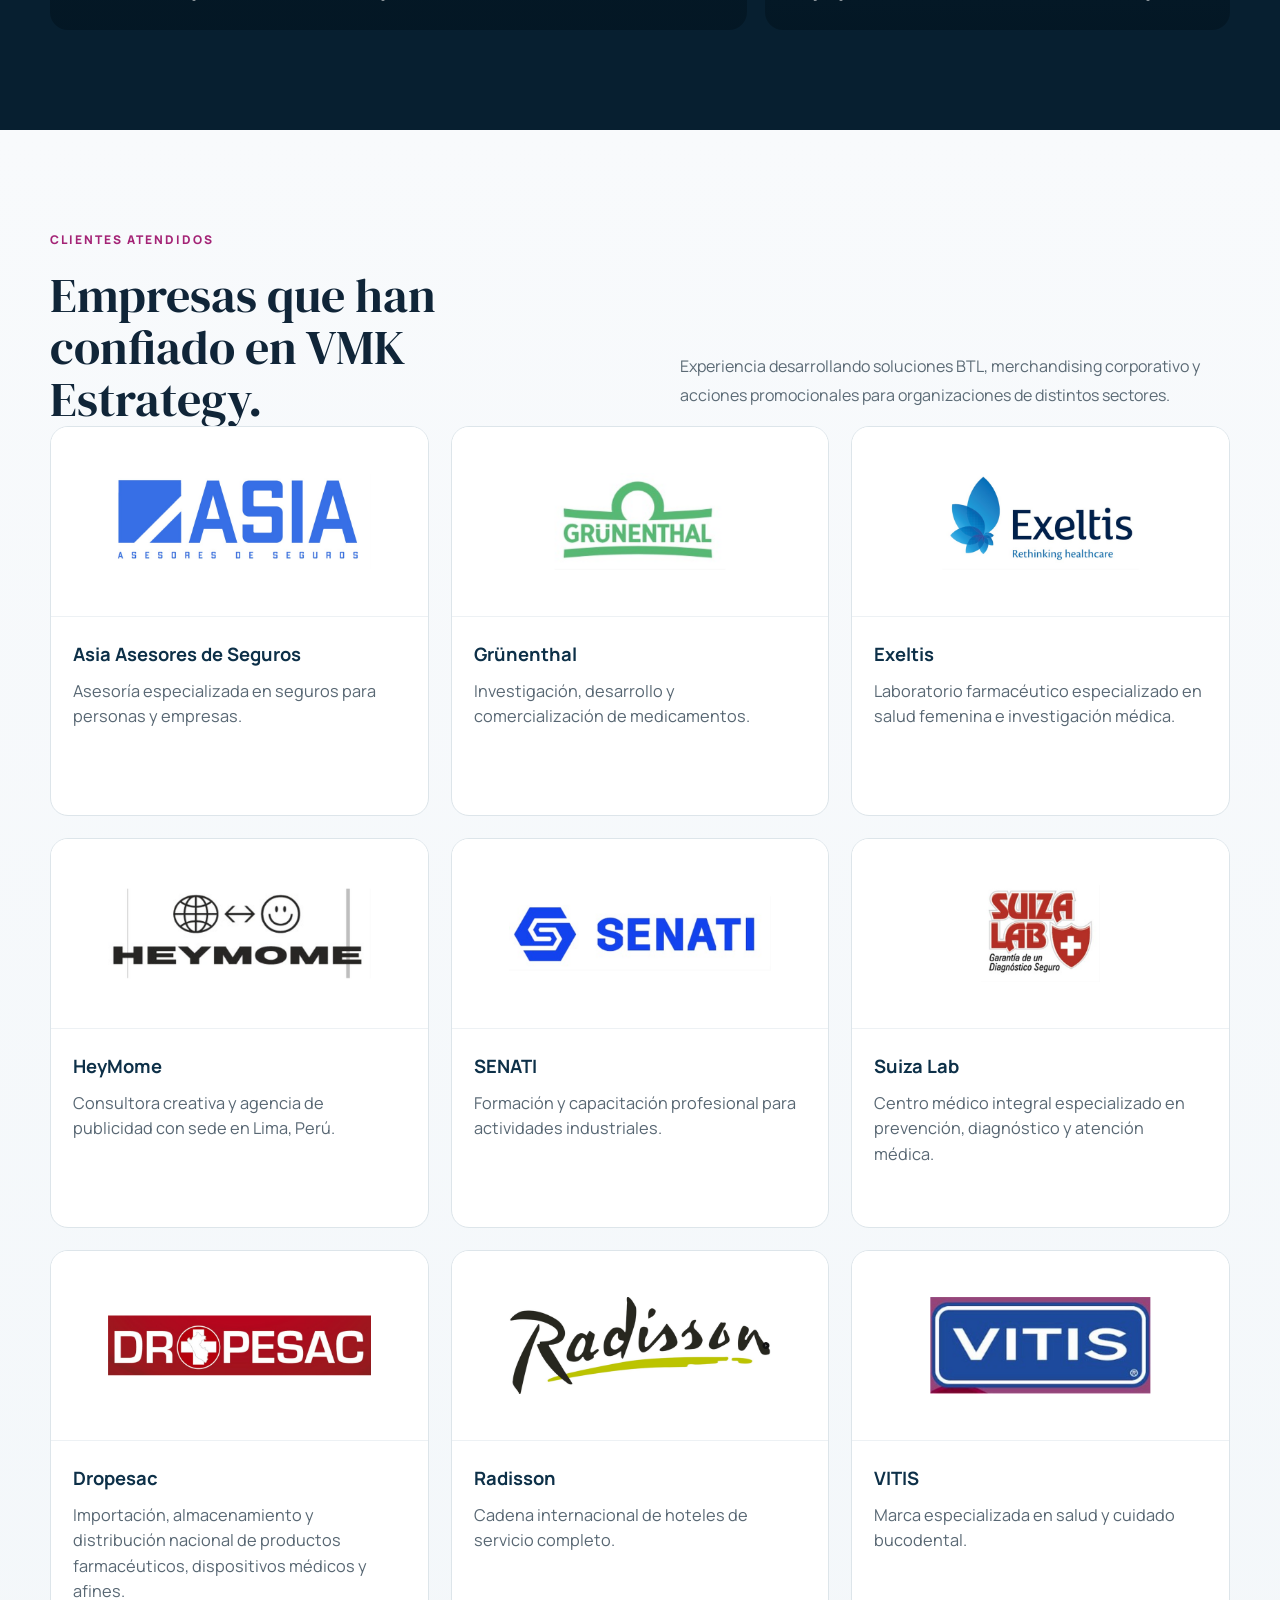
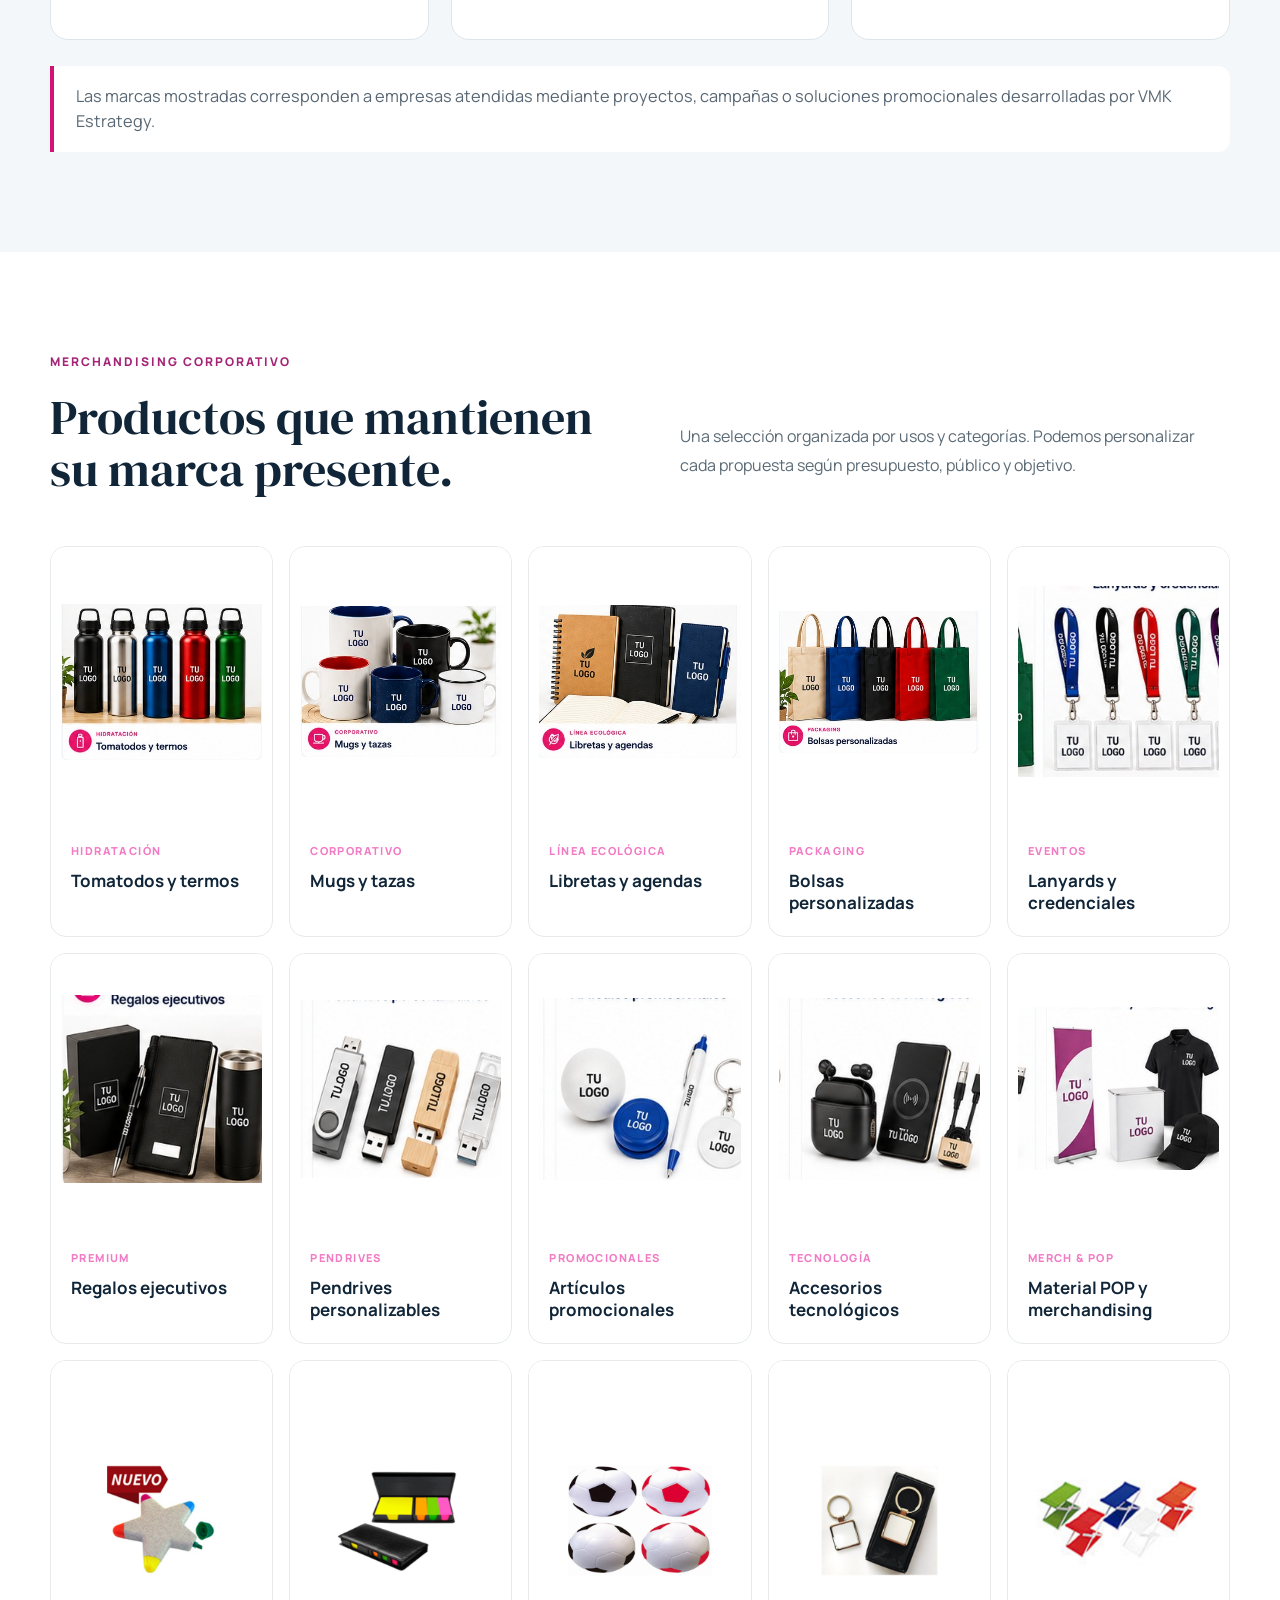
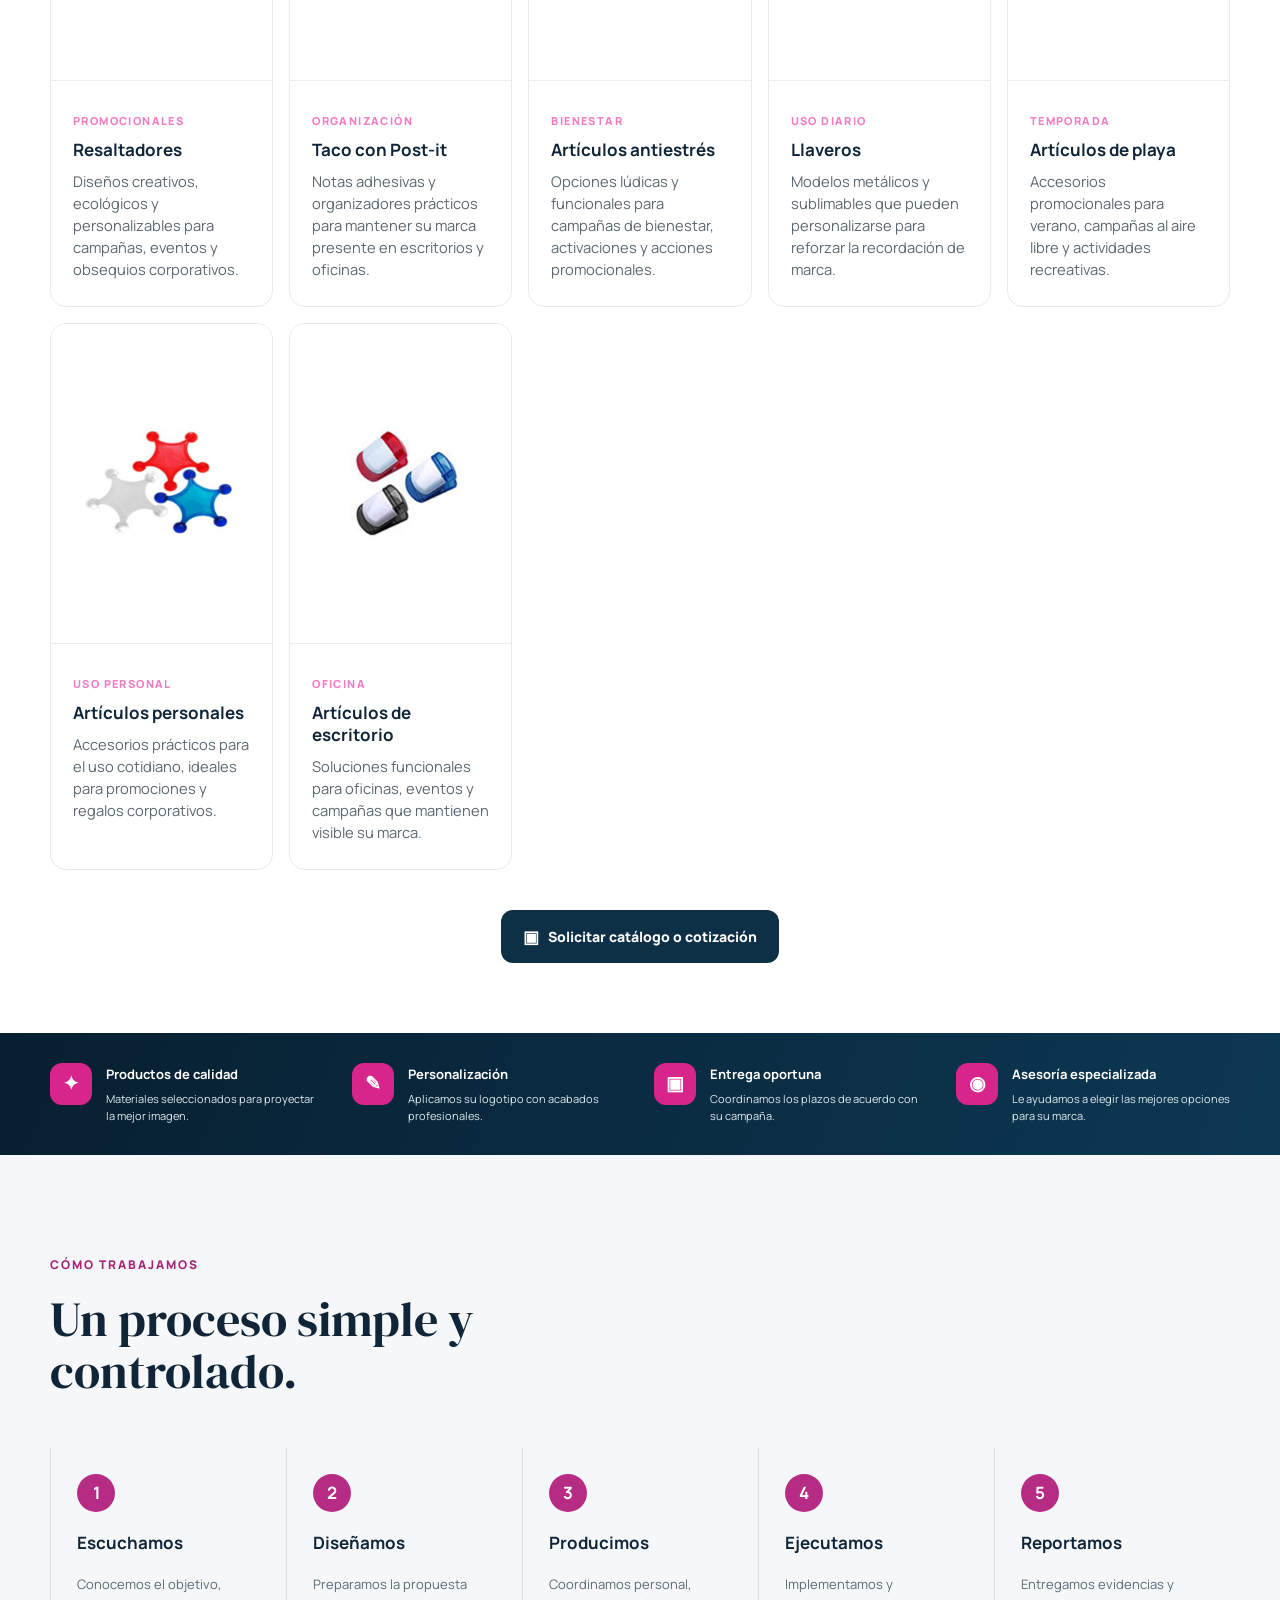
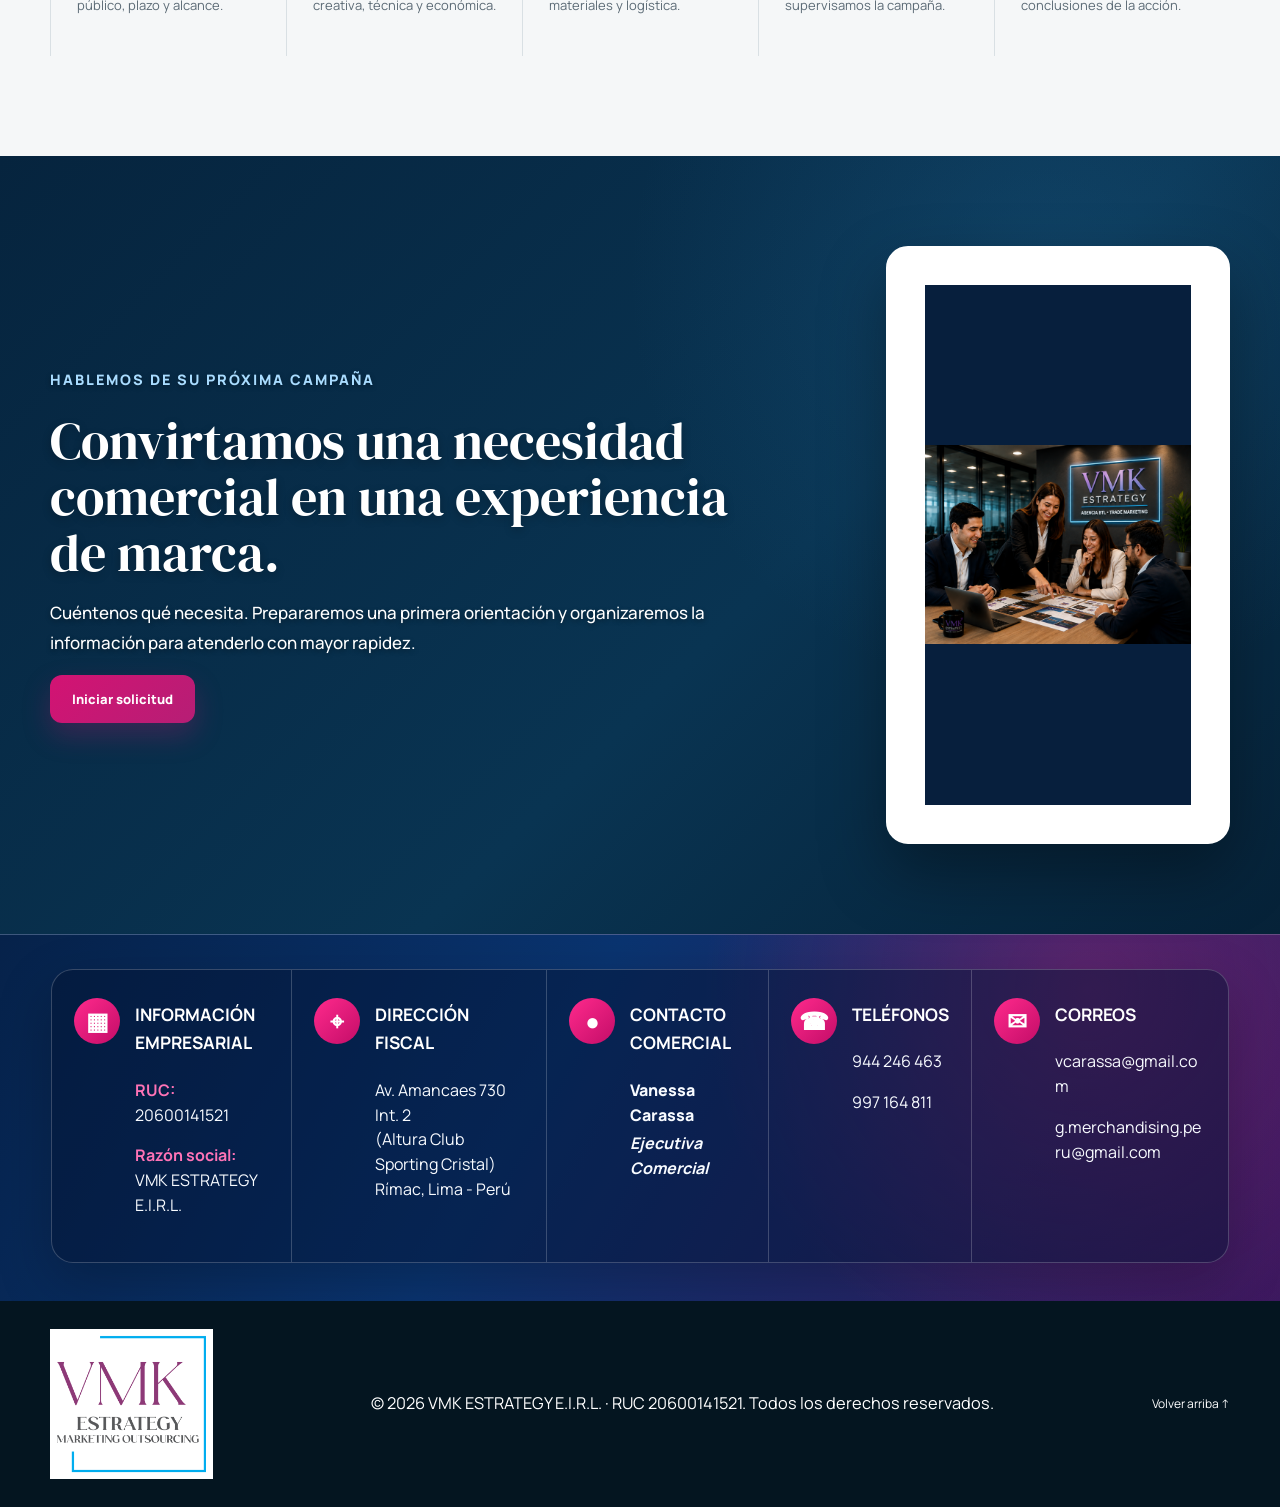
==== commit 33c961e2: "Nuevo cambio de tamaño  Foto Cambio de tamaño de foto en ultima pagina de la web para que se pueda v" ====
--- a/index.html
+++ b/index.html
@@ -23,11 +23,11 @@
 .contact-visual img{
     width:100%;
     height:100%;
-    min-height:360px;
+    min-height:520px;
     object-fit:contain;
     object-position:center;
     background:#071f3d;
-    padding:18px;
+    padding:0;
     display:block;
 }
 
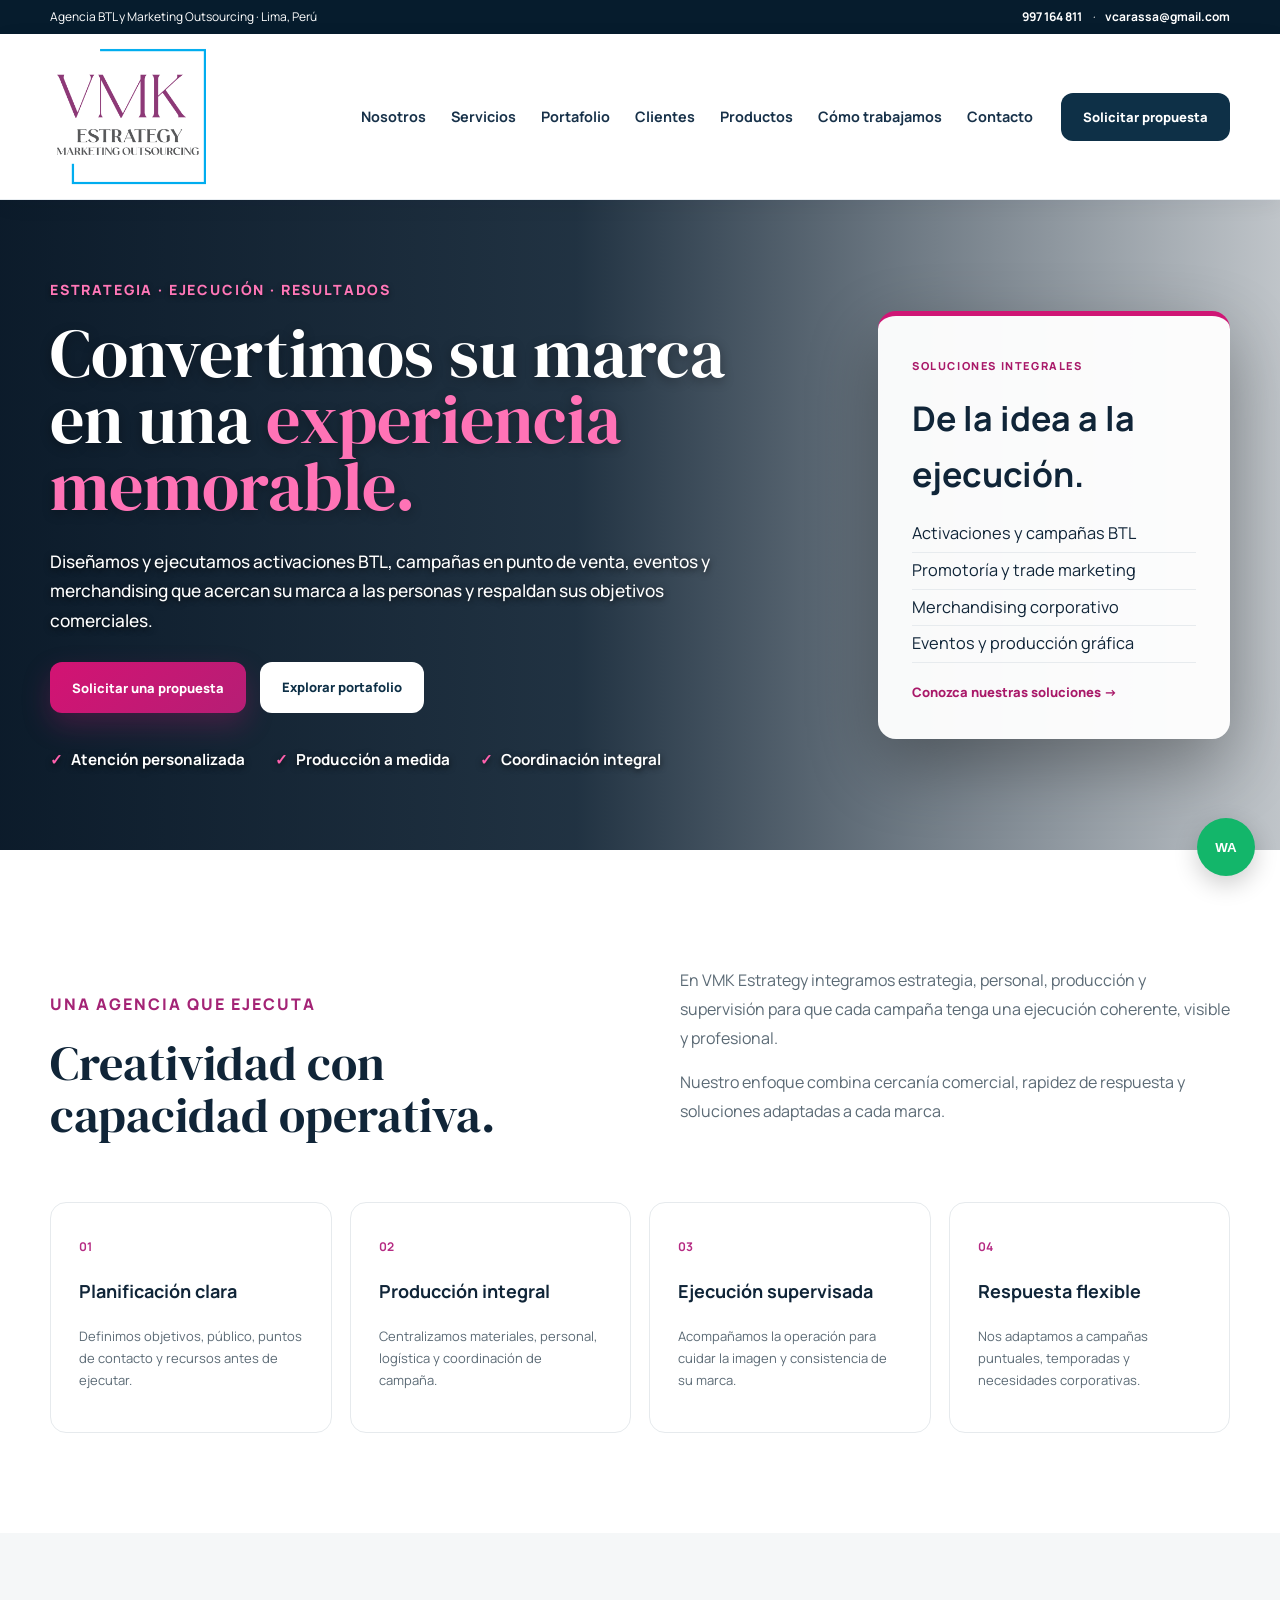
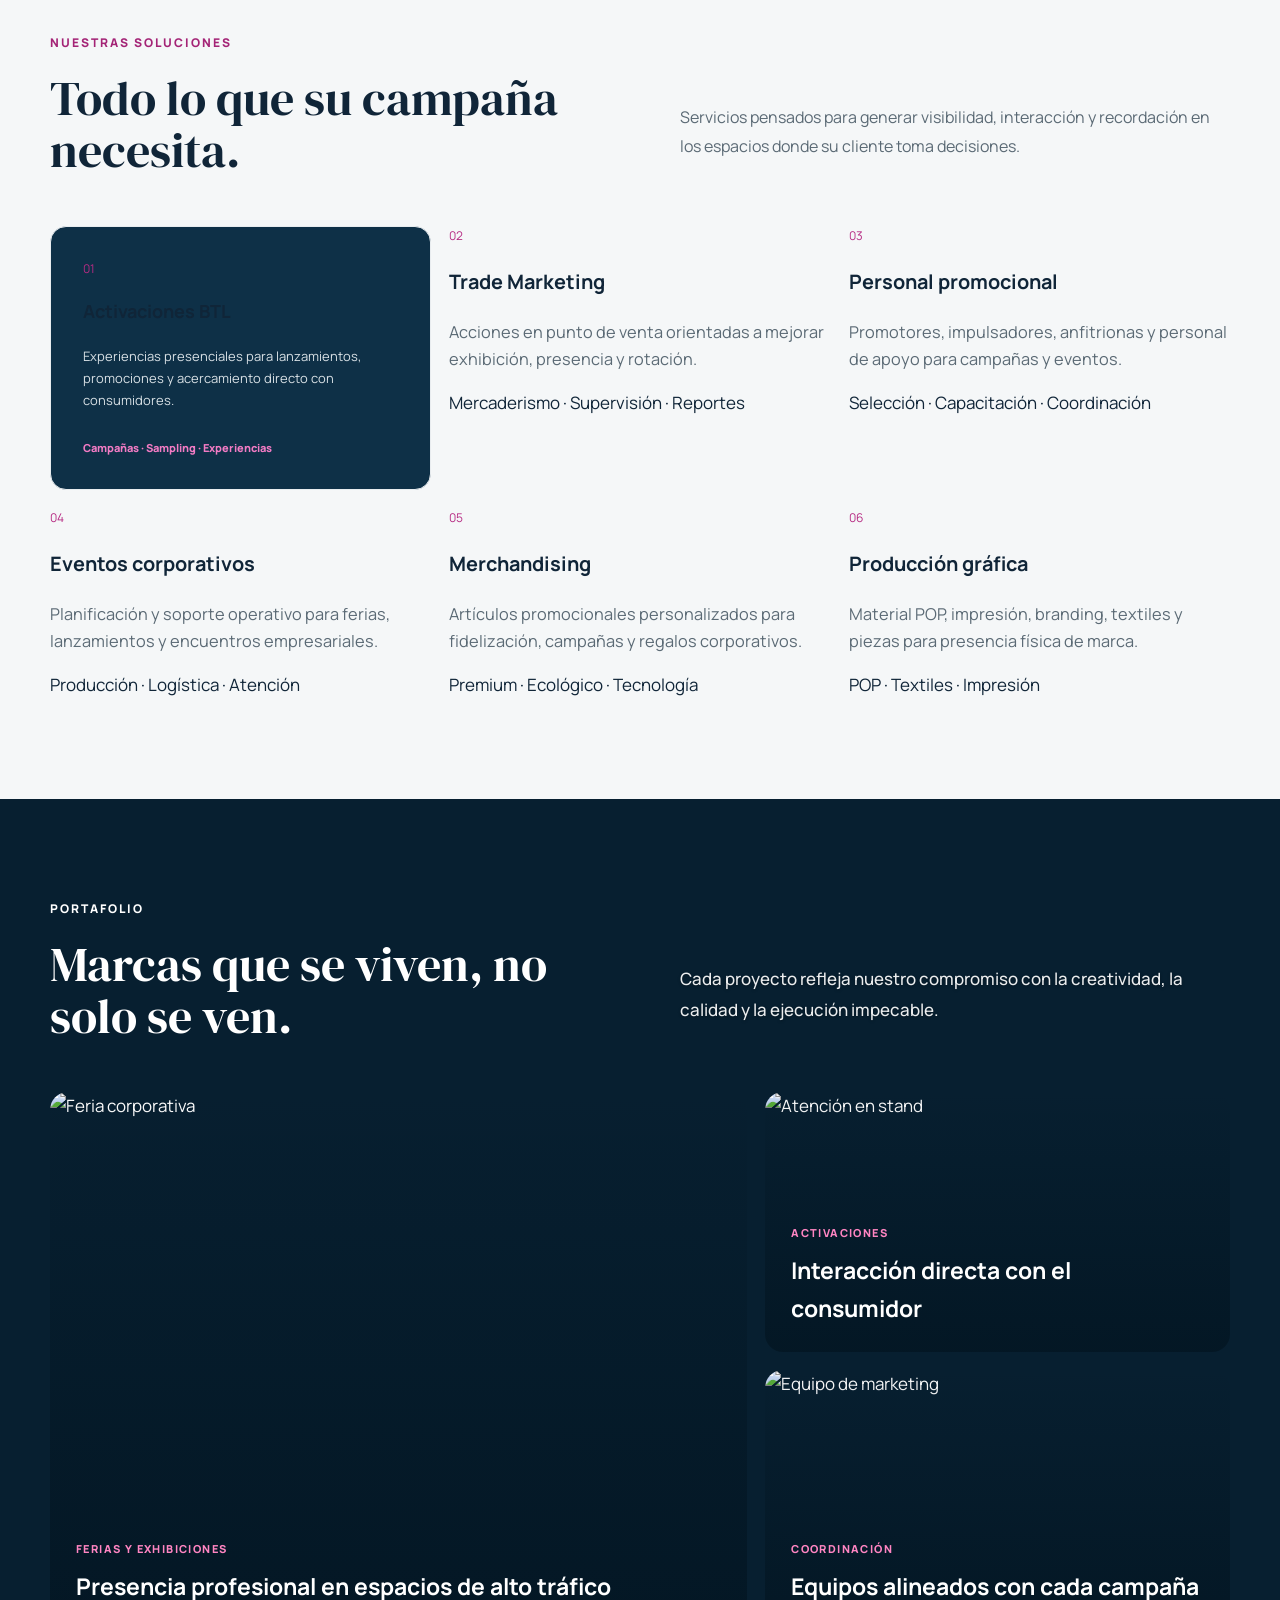
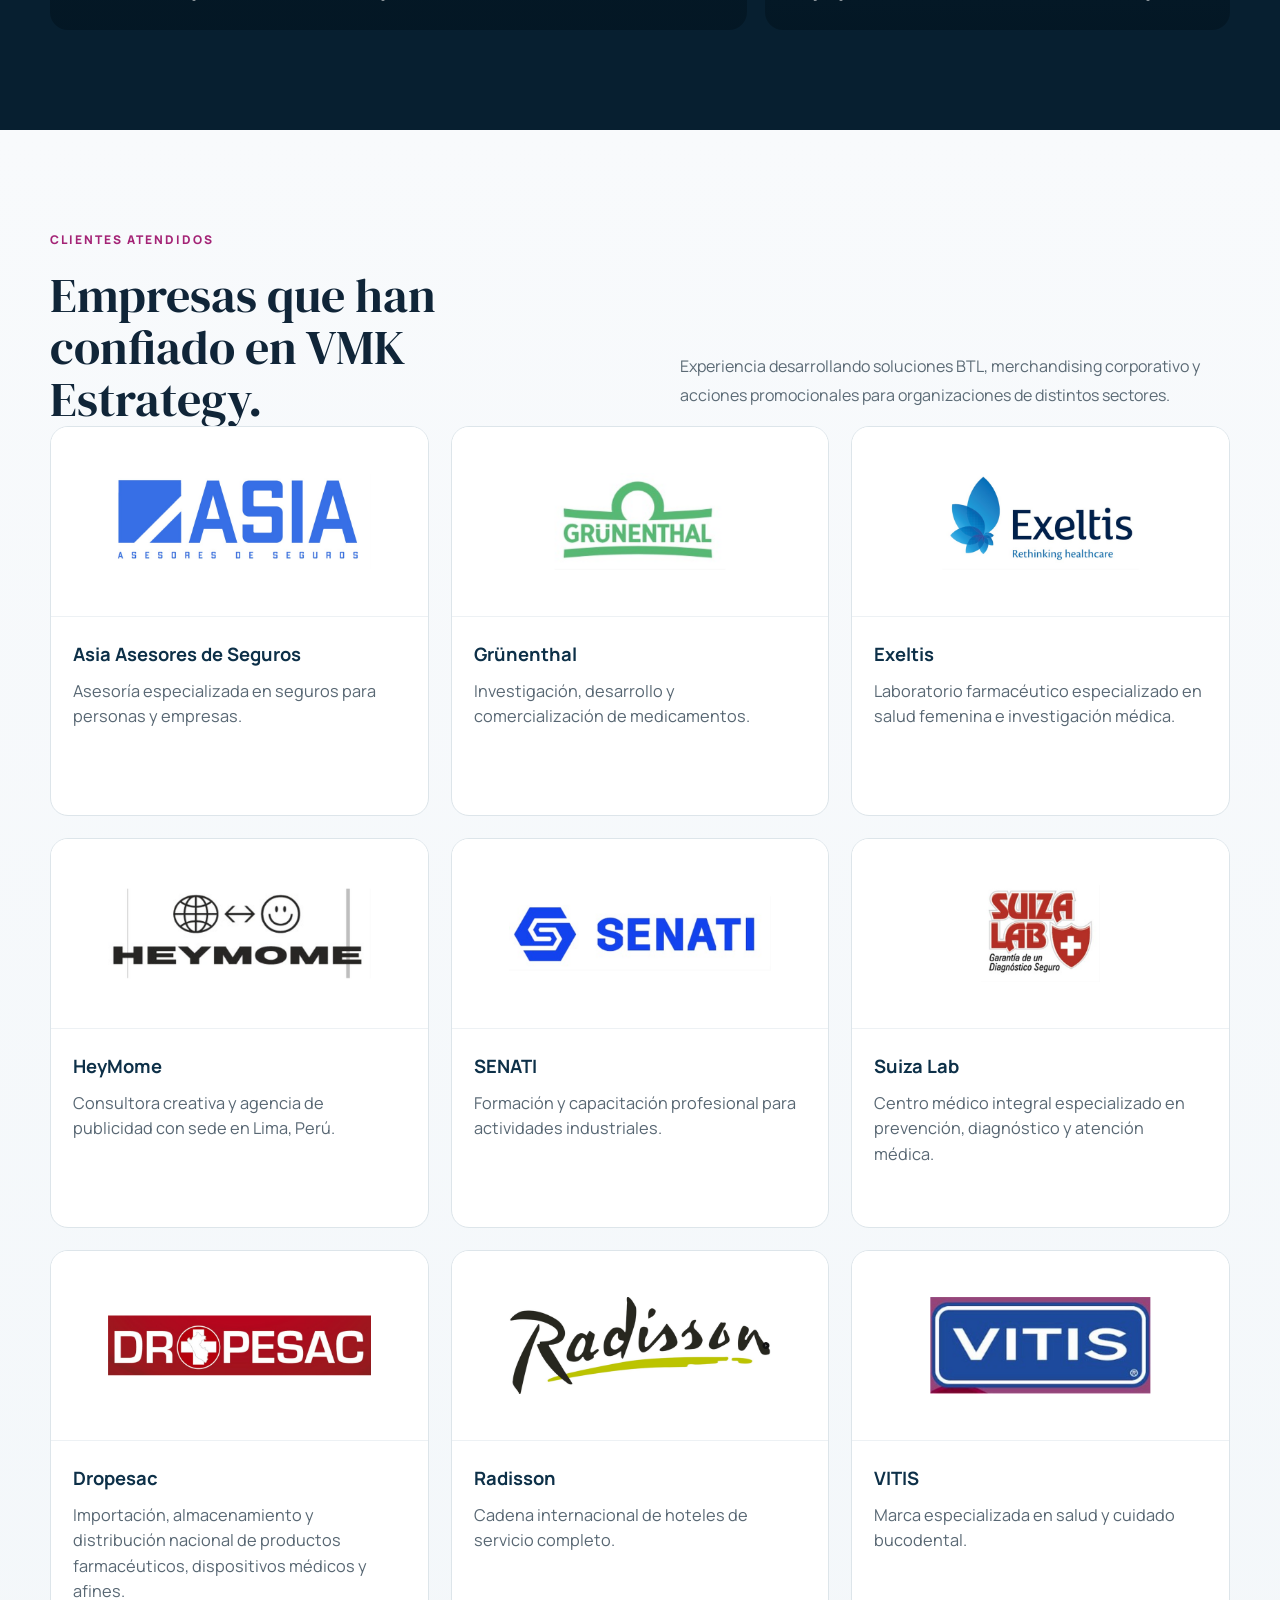
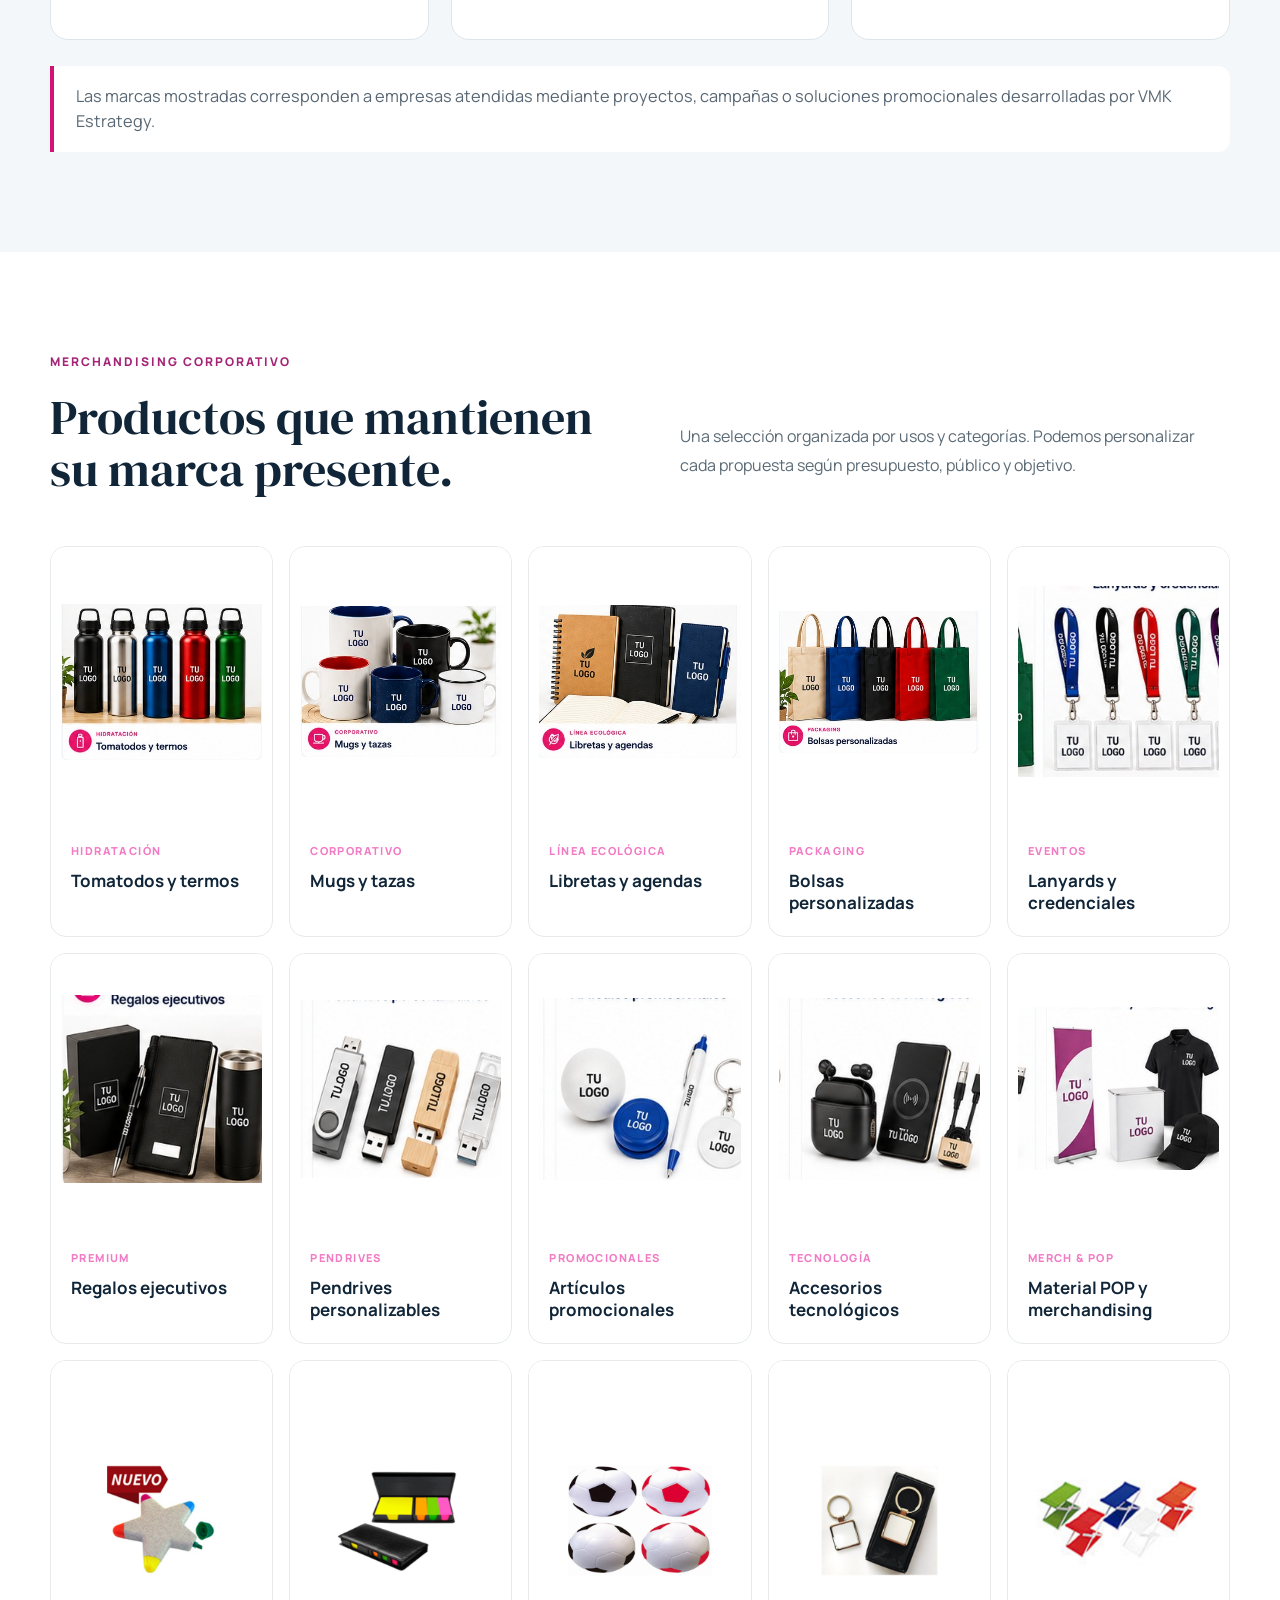
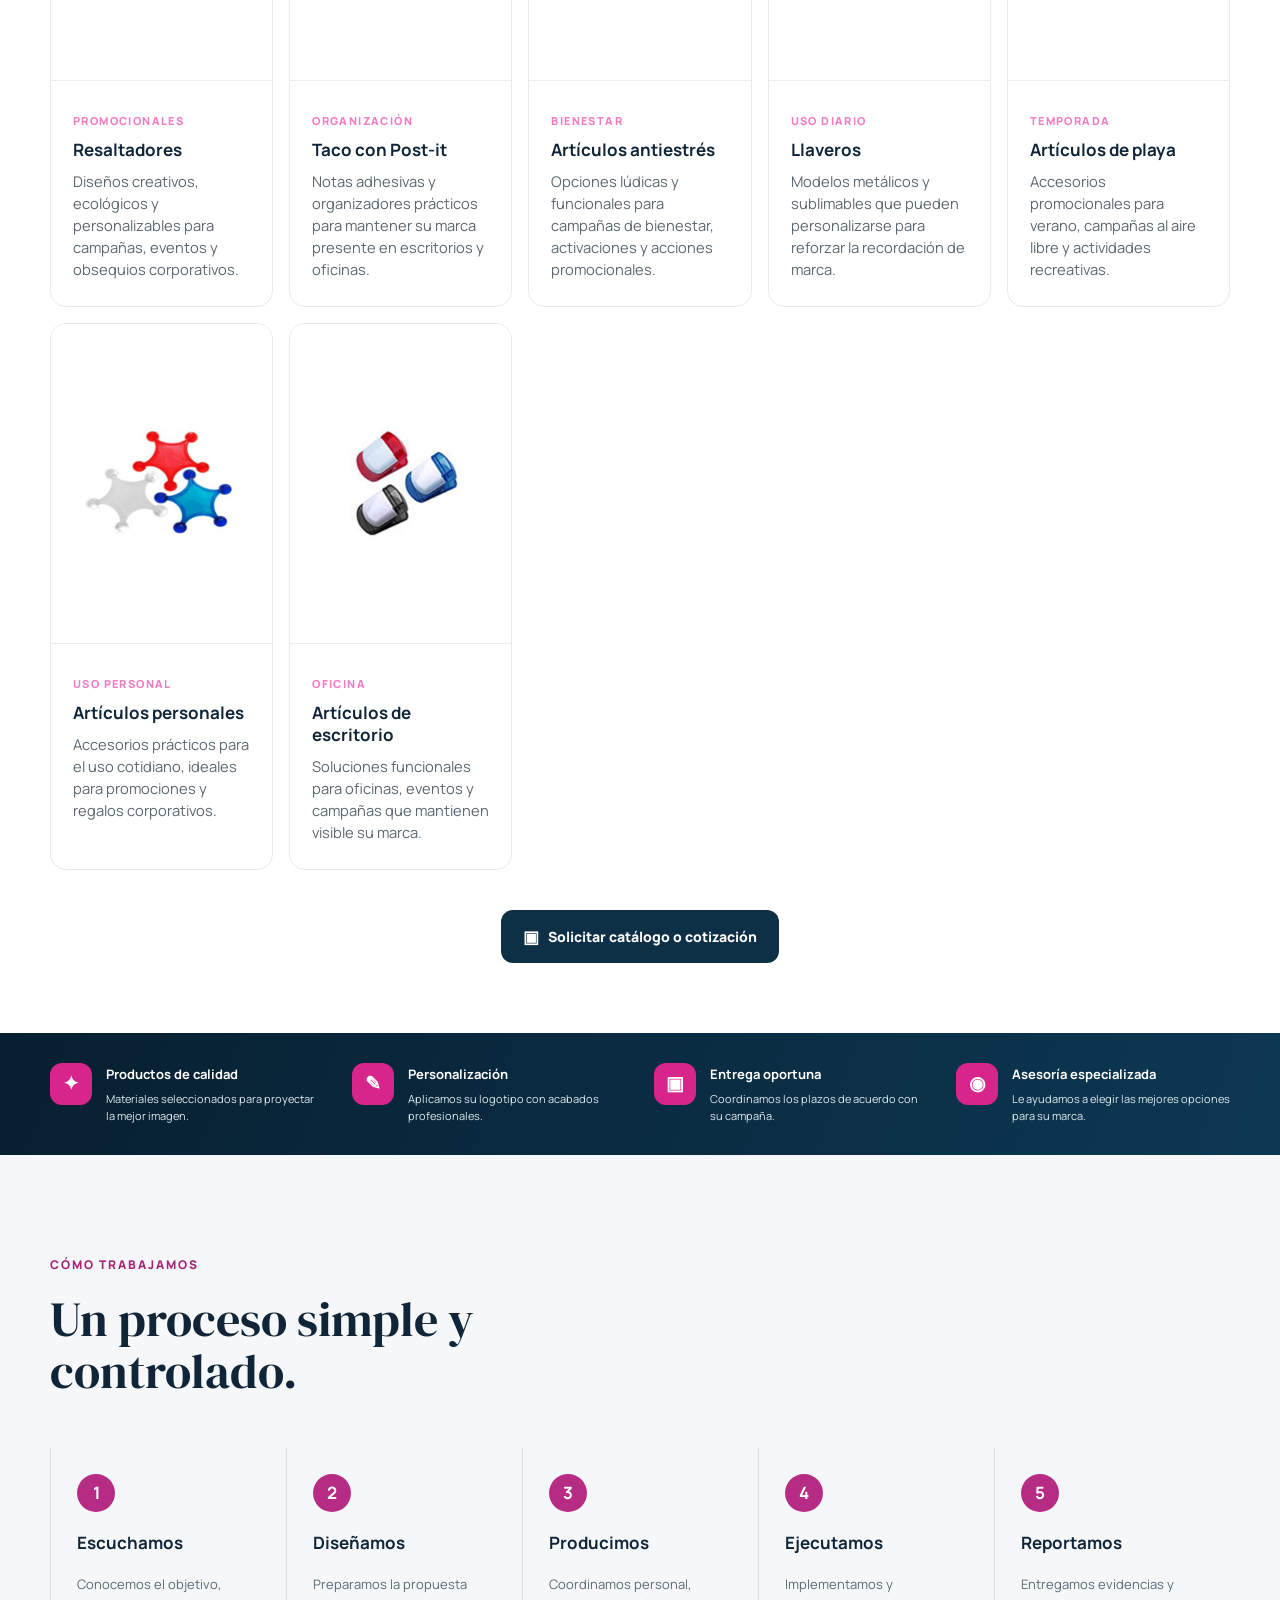
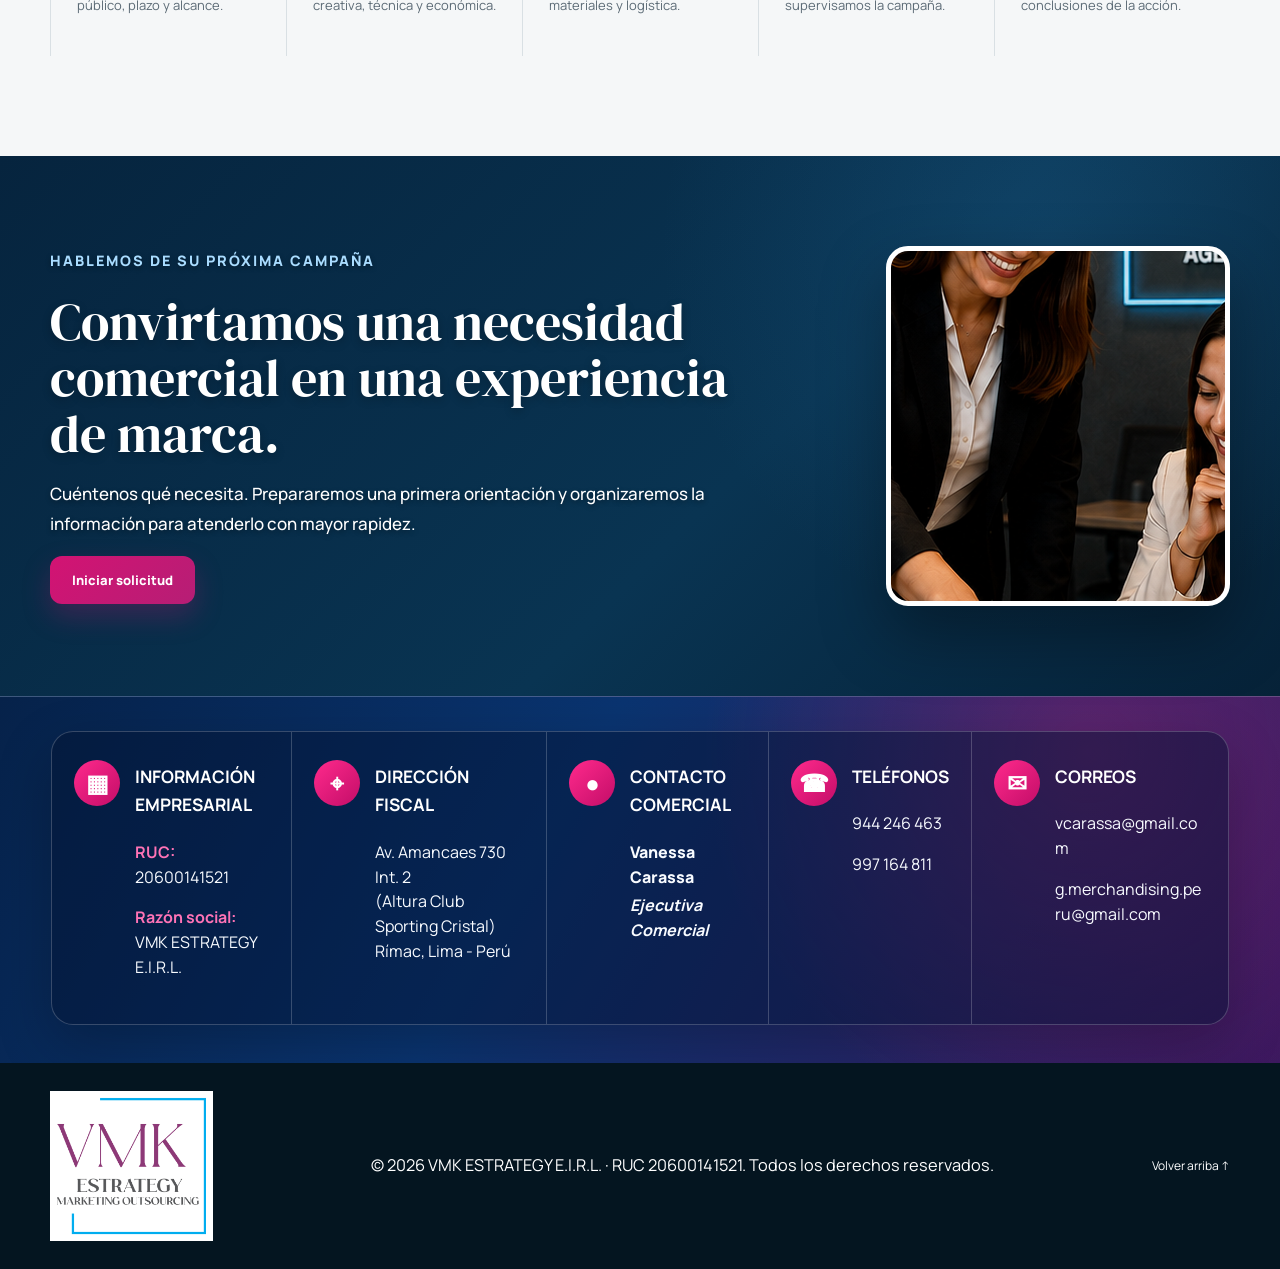
==== commit 0ecd17e2: "Ajuste horizontal de imagen en sección contacto la foto se va a ampliar de forma horizontal para que" ====
--- a/index.html
+++ b/index.html
@@ -20,15 +20,19 @@
 <style>
 .contact-visual{overflow:hidden;border-radius:18px;min-height:360px;background:#071f3d;box-shadow:0 20px 50px rgba(2,18,40,.28)}
 
-.contact-visual img{
+.contact-visual{
+    overflow:hidden;
+    border-radius:18px;
+    background:#071f3d;
+
+    /* El cuadro será más ancho, no más alto */
     width:100%;
-    height:100%;
-    min-height:520px;
-    object-fit:contain;
-    object-position:center;
-    background:#071f3d;
-    padding:0;
-    display:block;
+    max-width:560px;
+    aspect-ratio:16 / 10;
+
+    display:flex;
+    justify-content:center;
+    align-items:center;
 }
 
 .corporate-info-panel{padding:34px clamp(18px,4vw,56px) 38px;background:radial-gradient(circle at 85% 15%,rgba(232,33,125,.28),transparent 34%),linear-gradient(120deg,#06224a 0%,#0a3470 42%,#3a185e 100%);color:#fff}
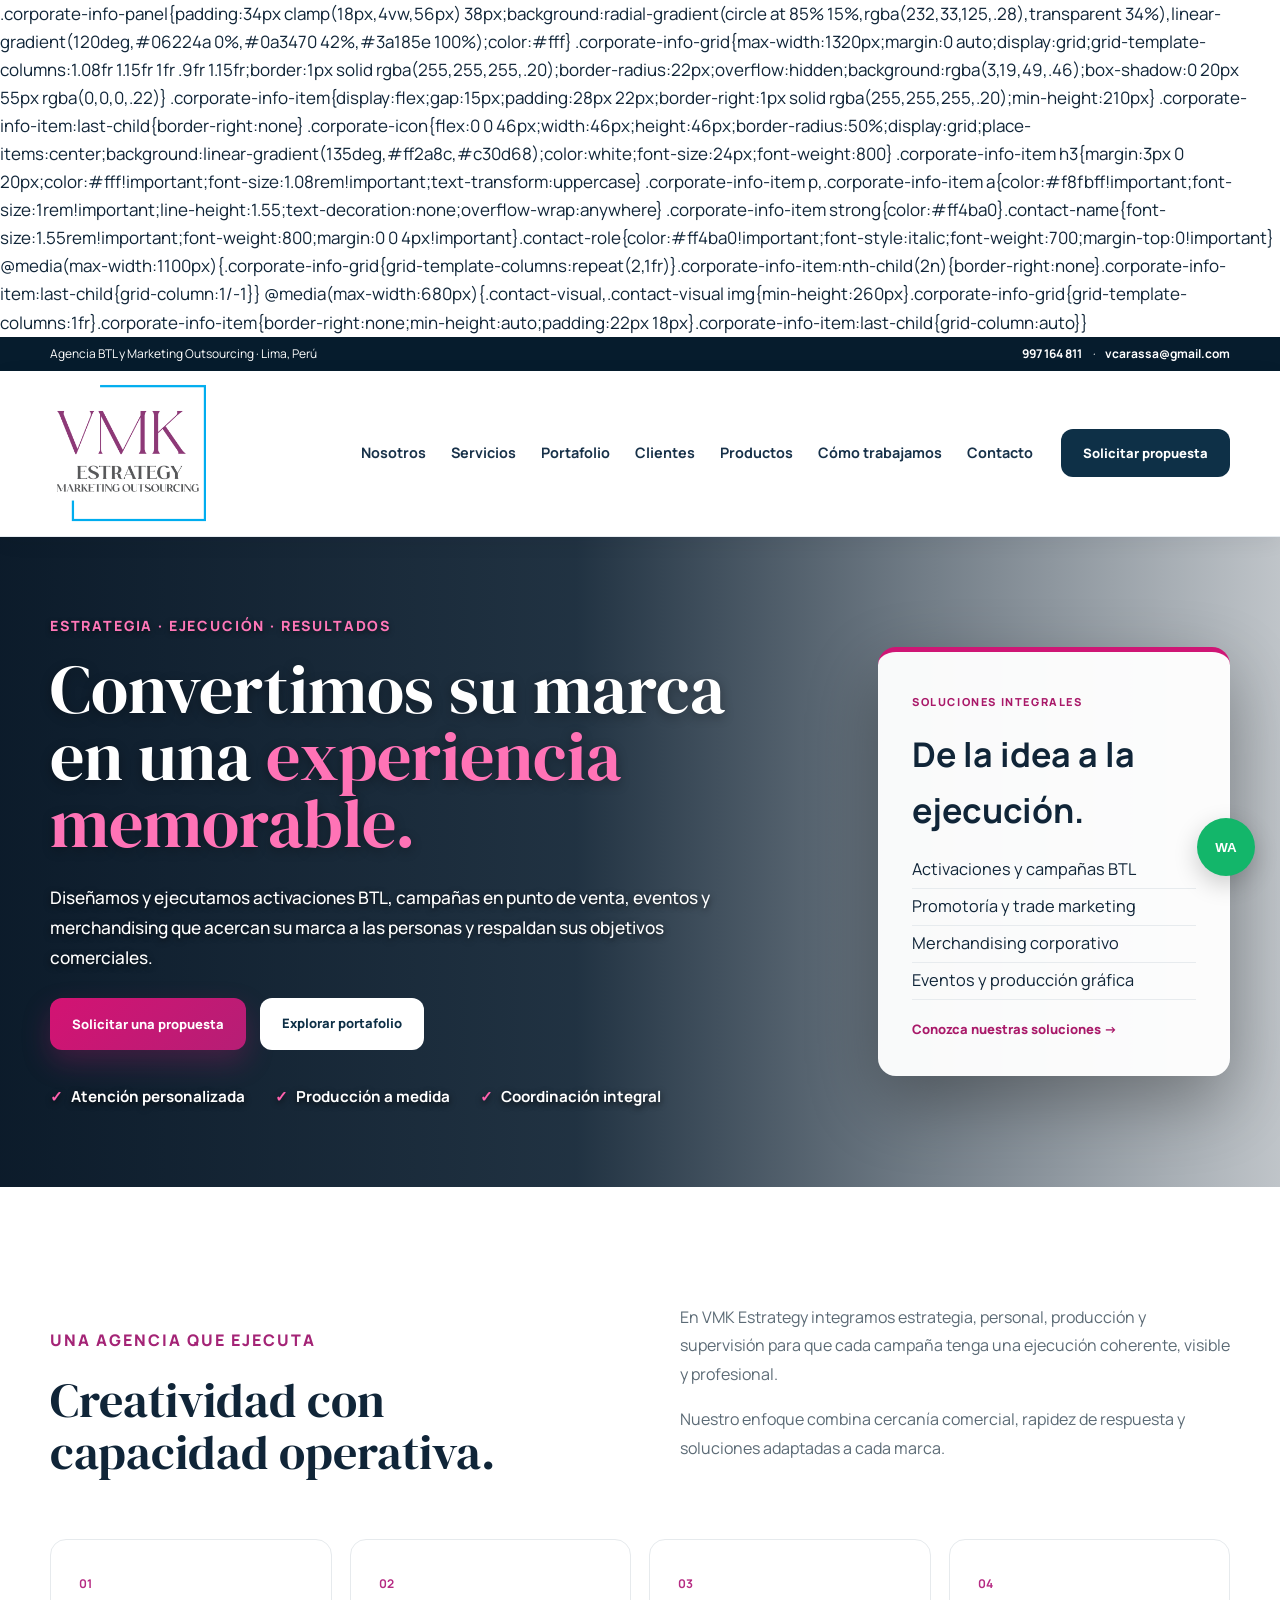
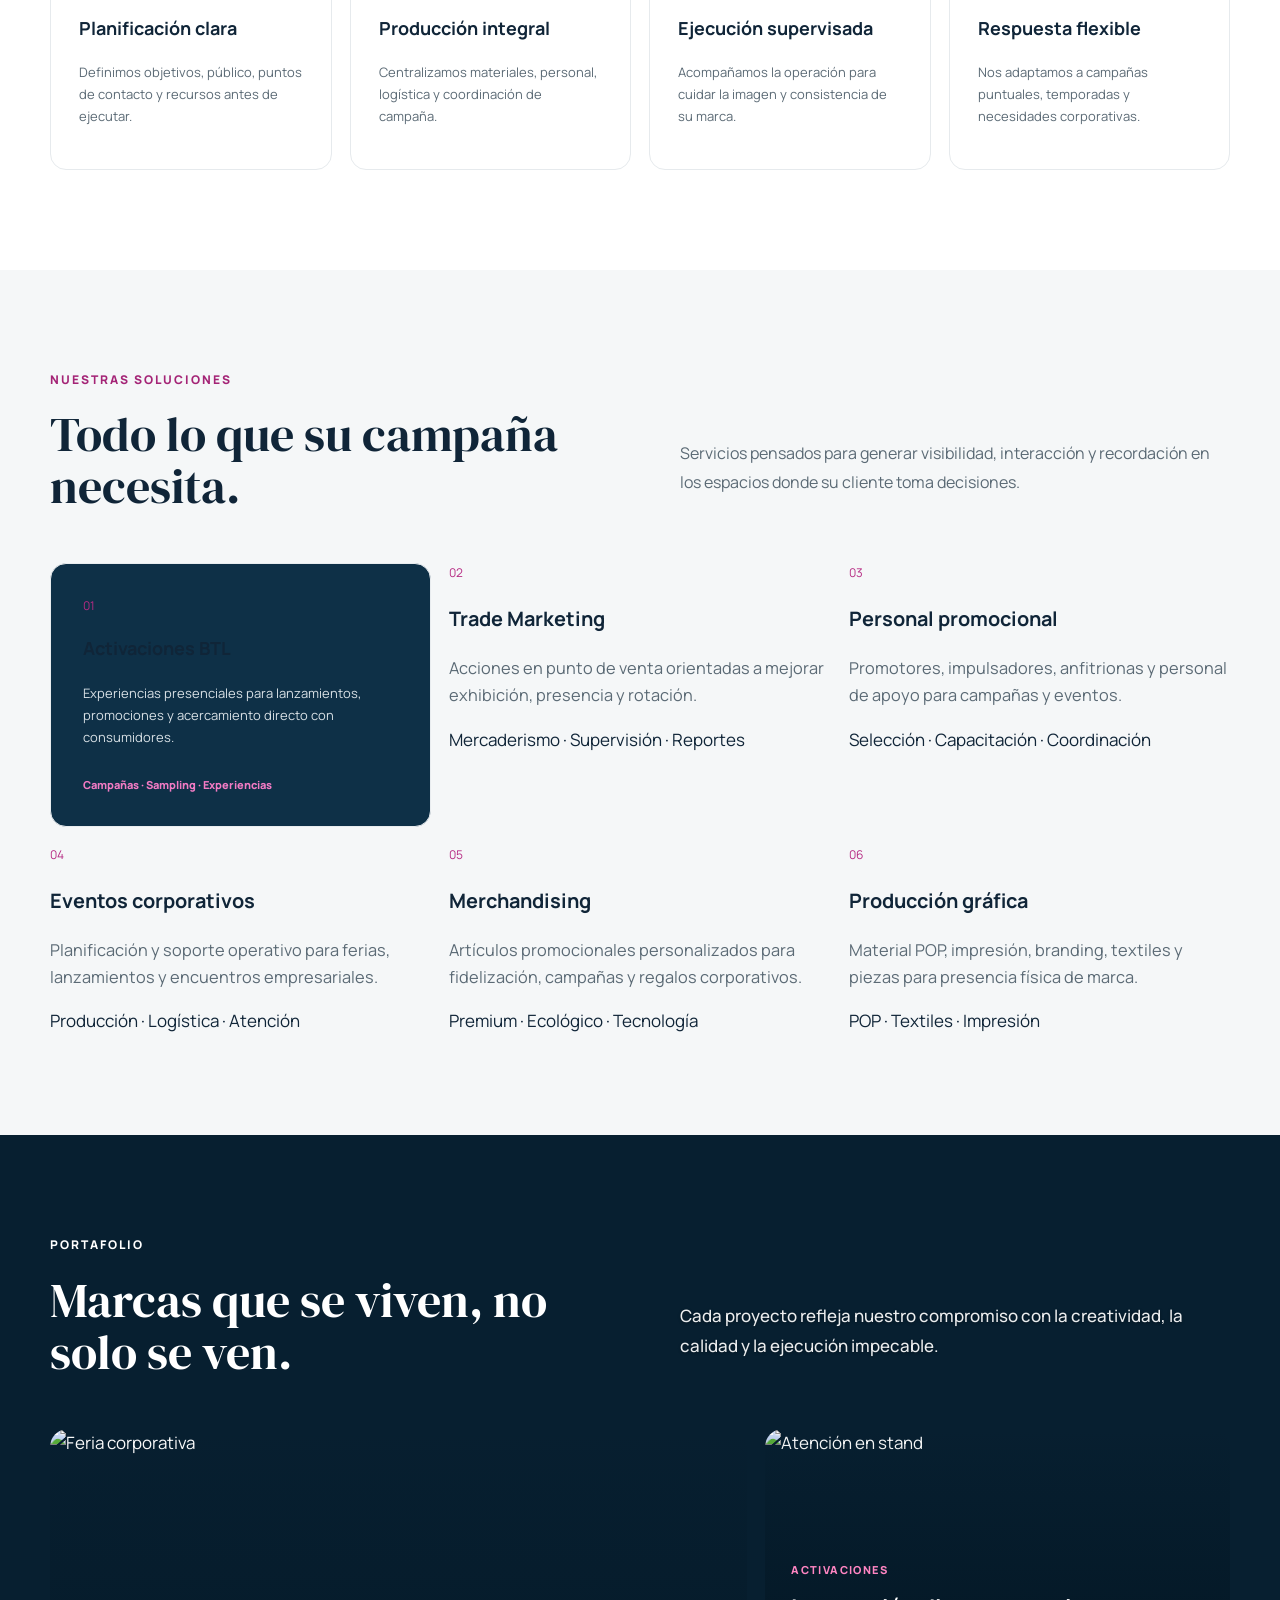
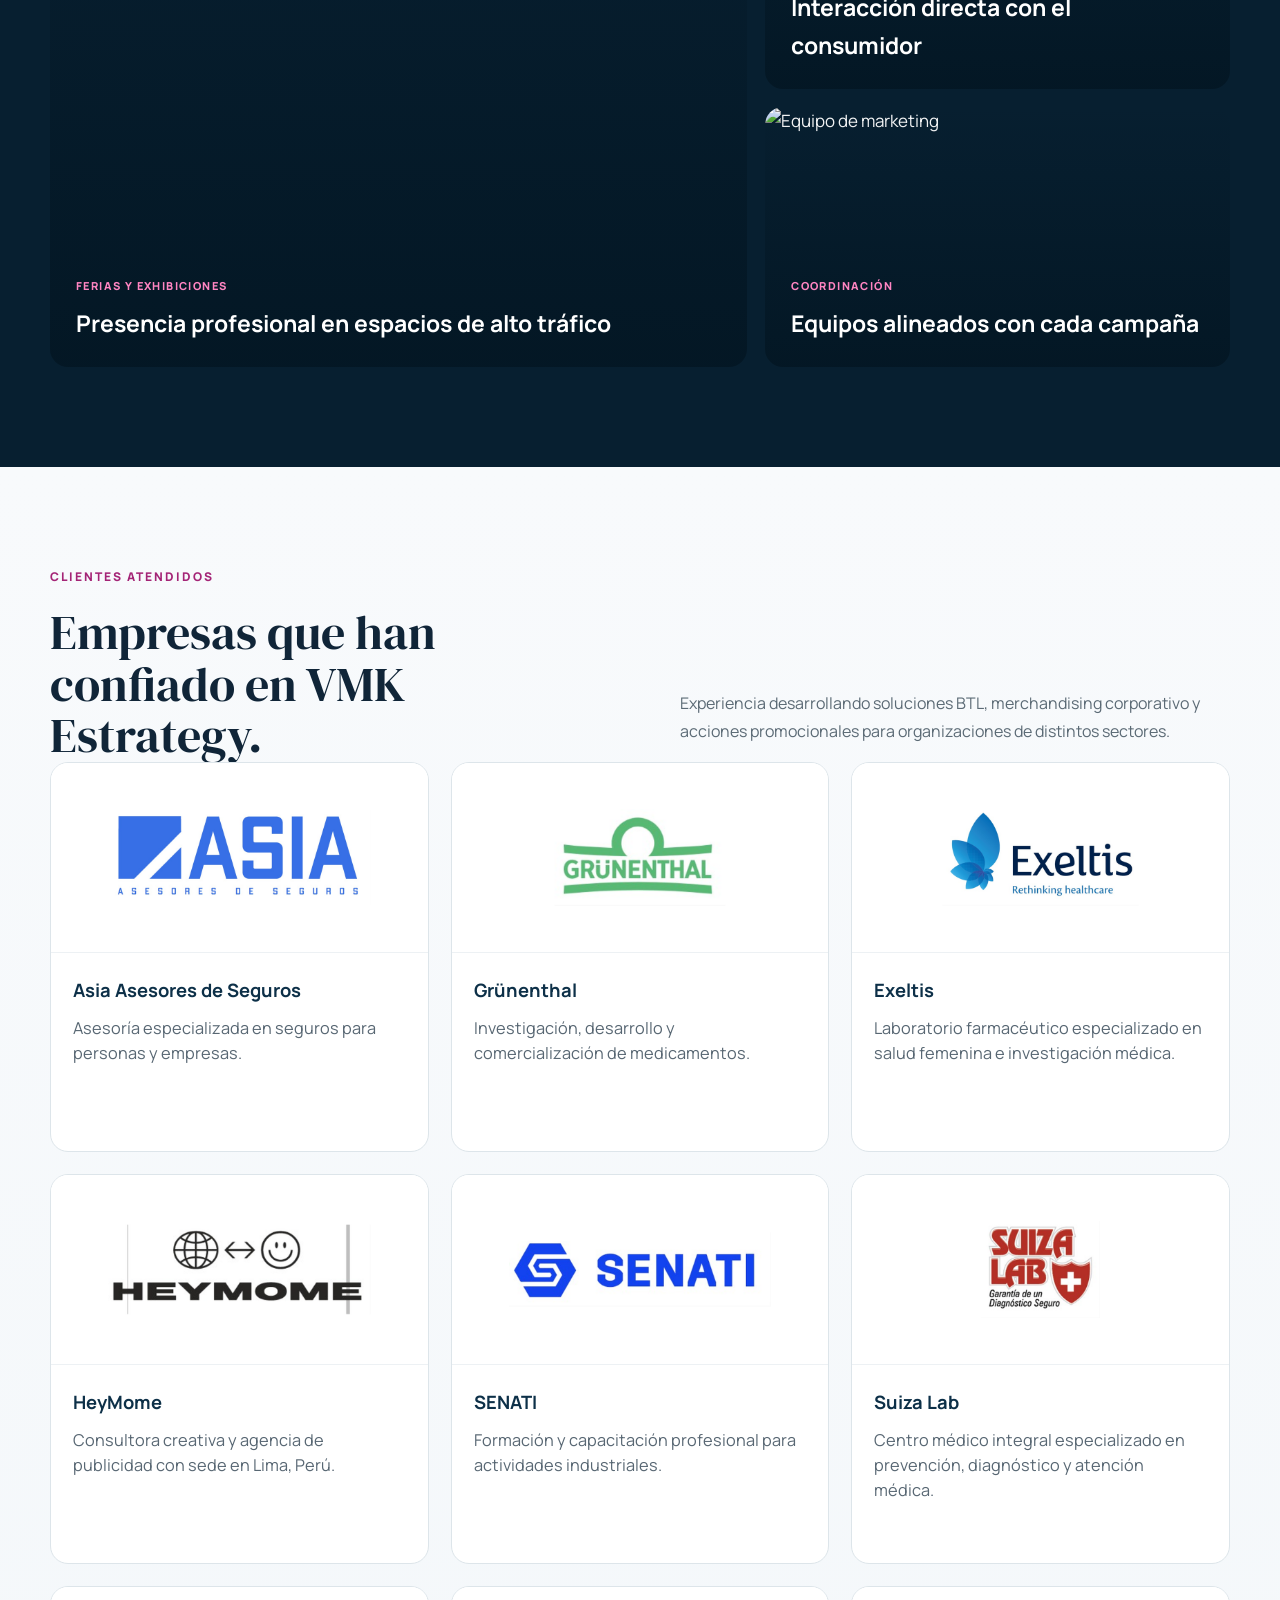
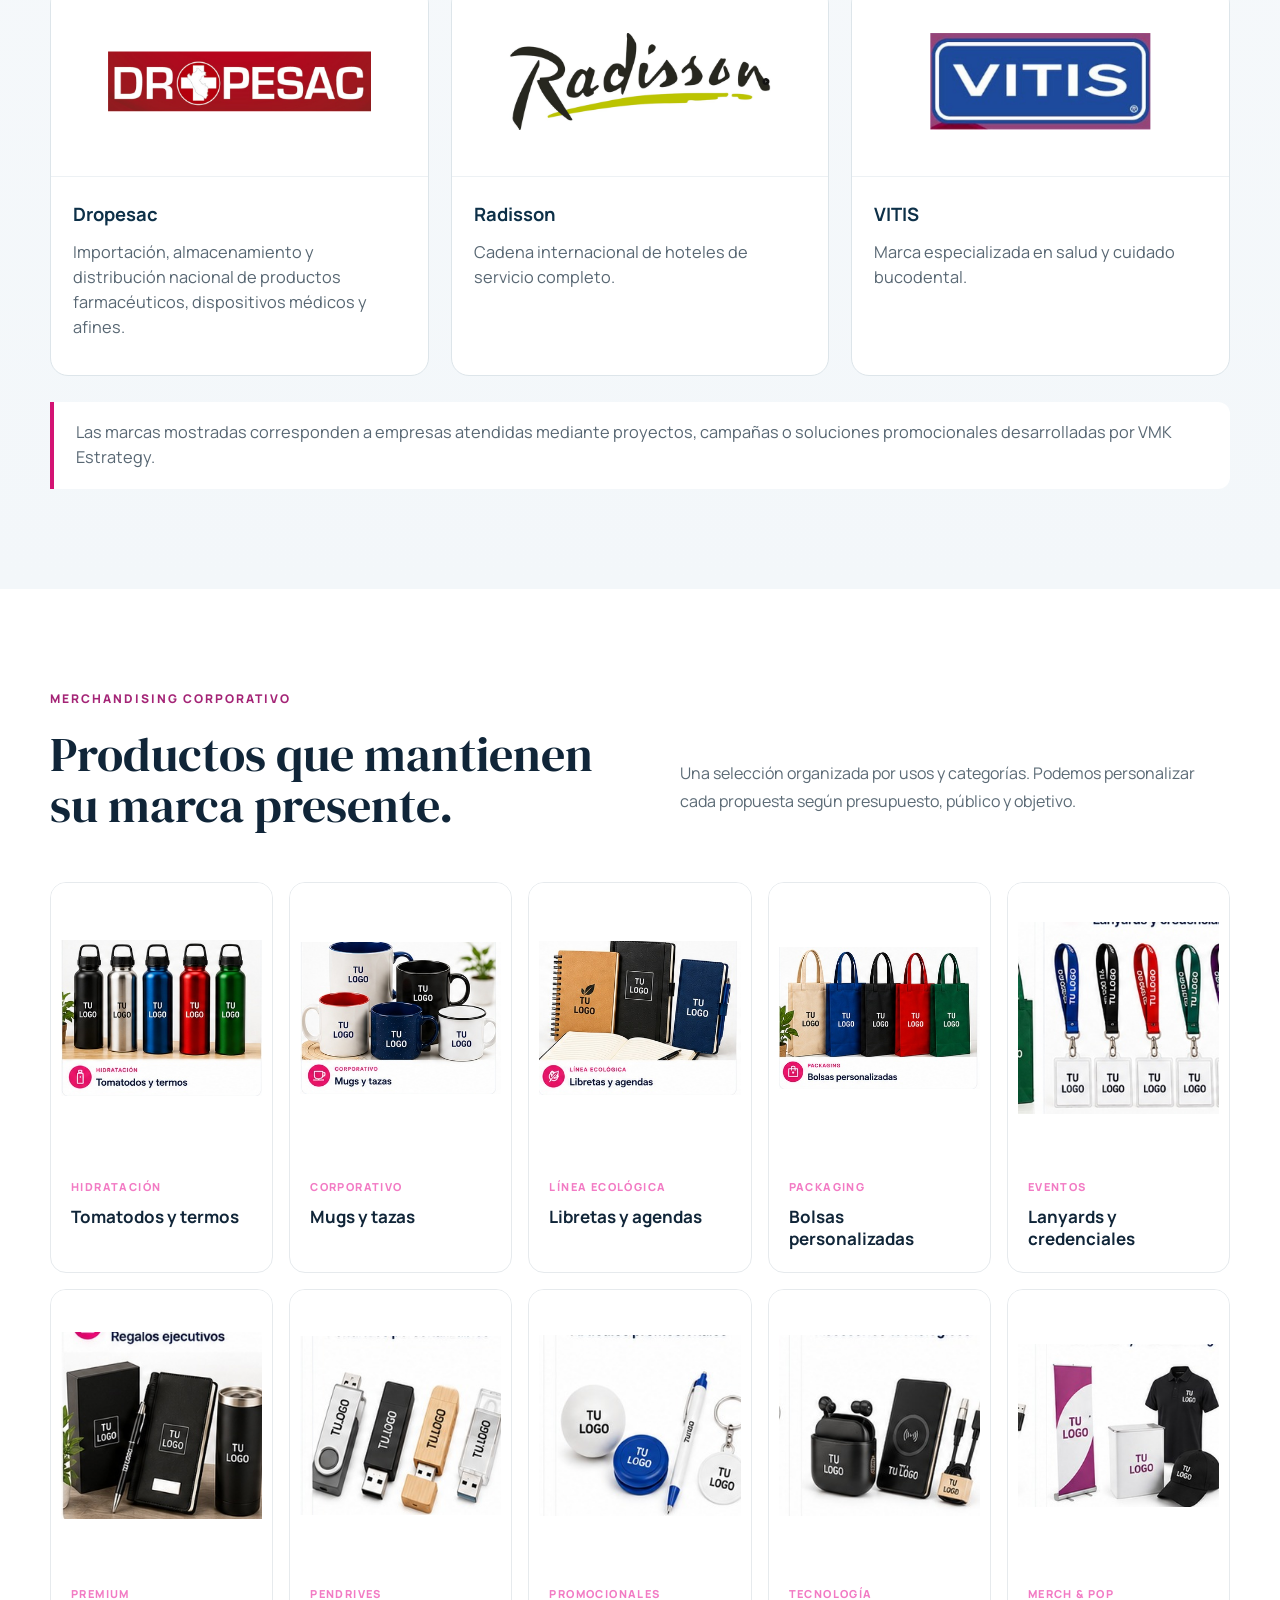
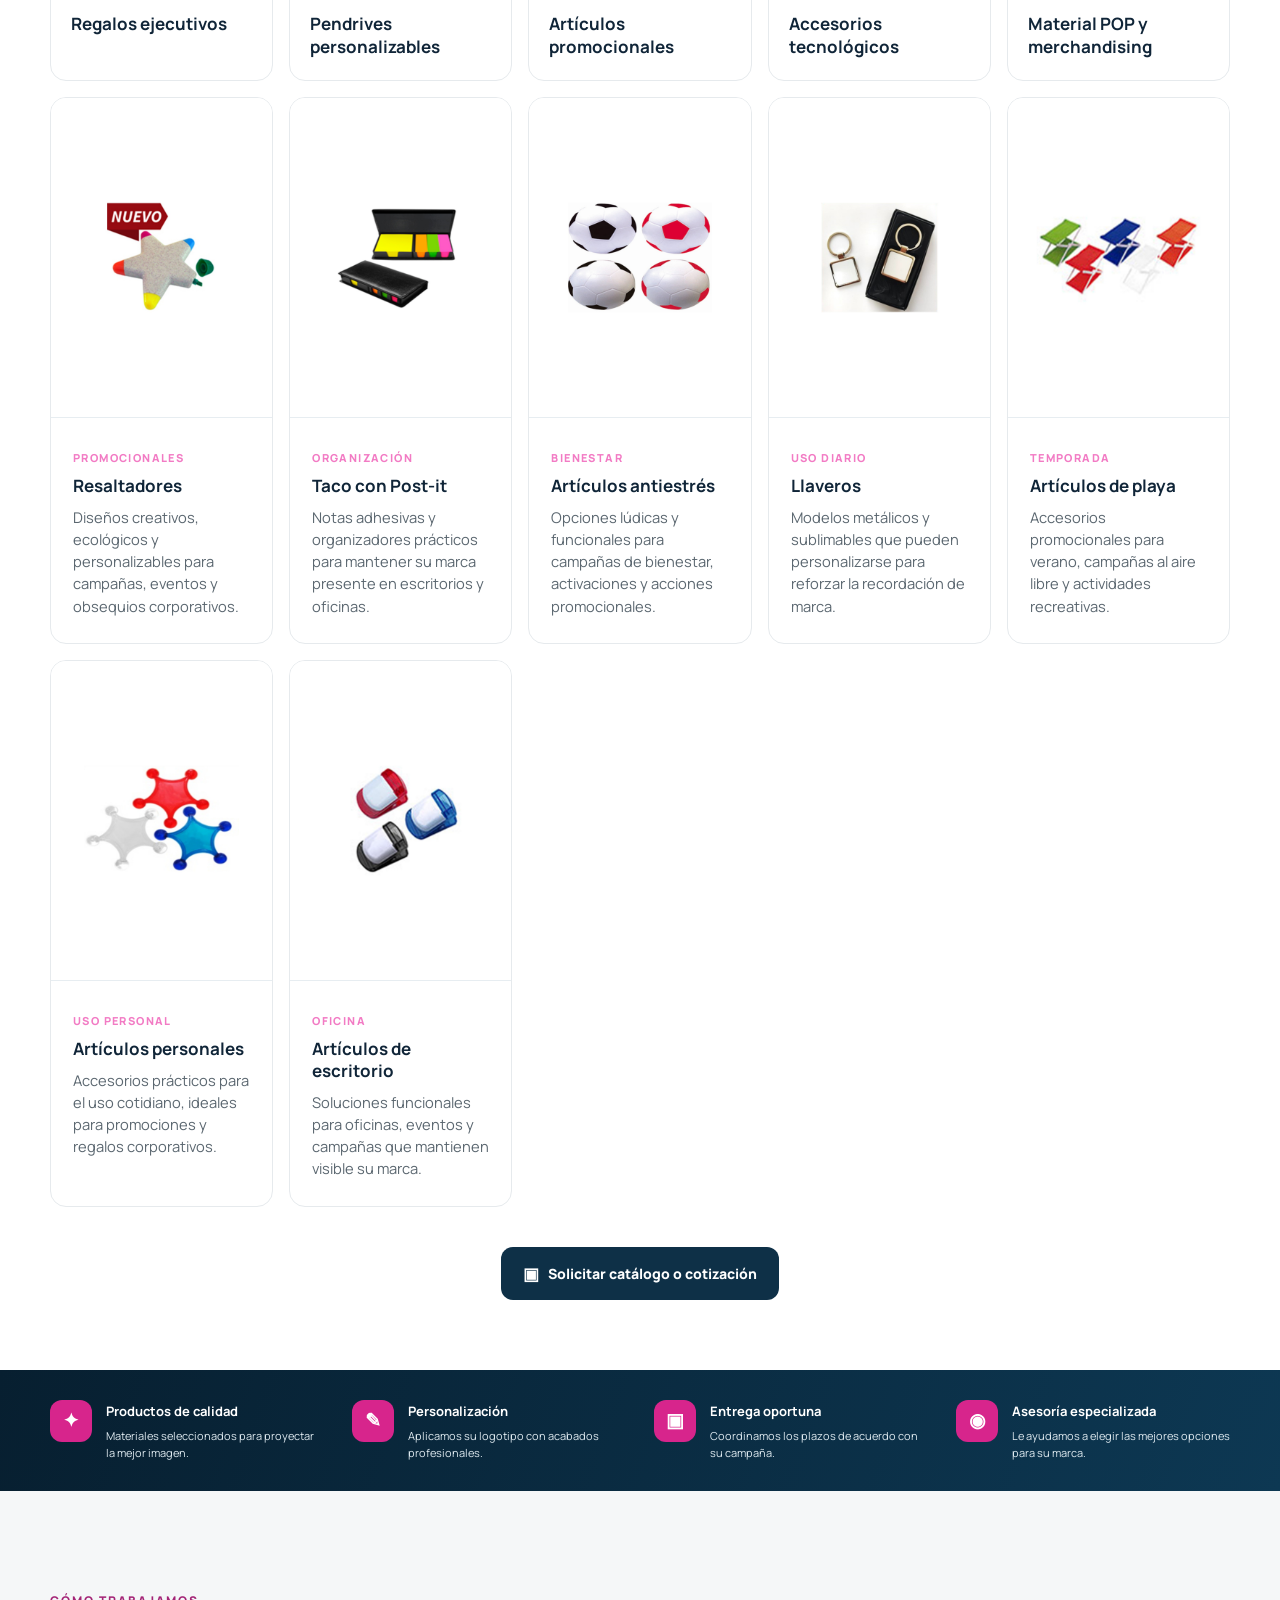
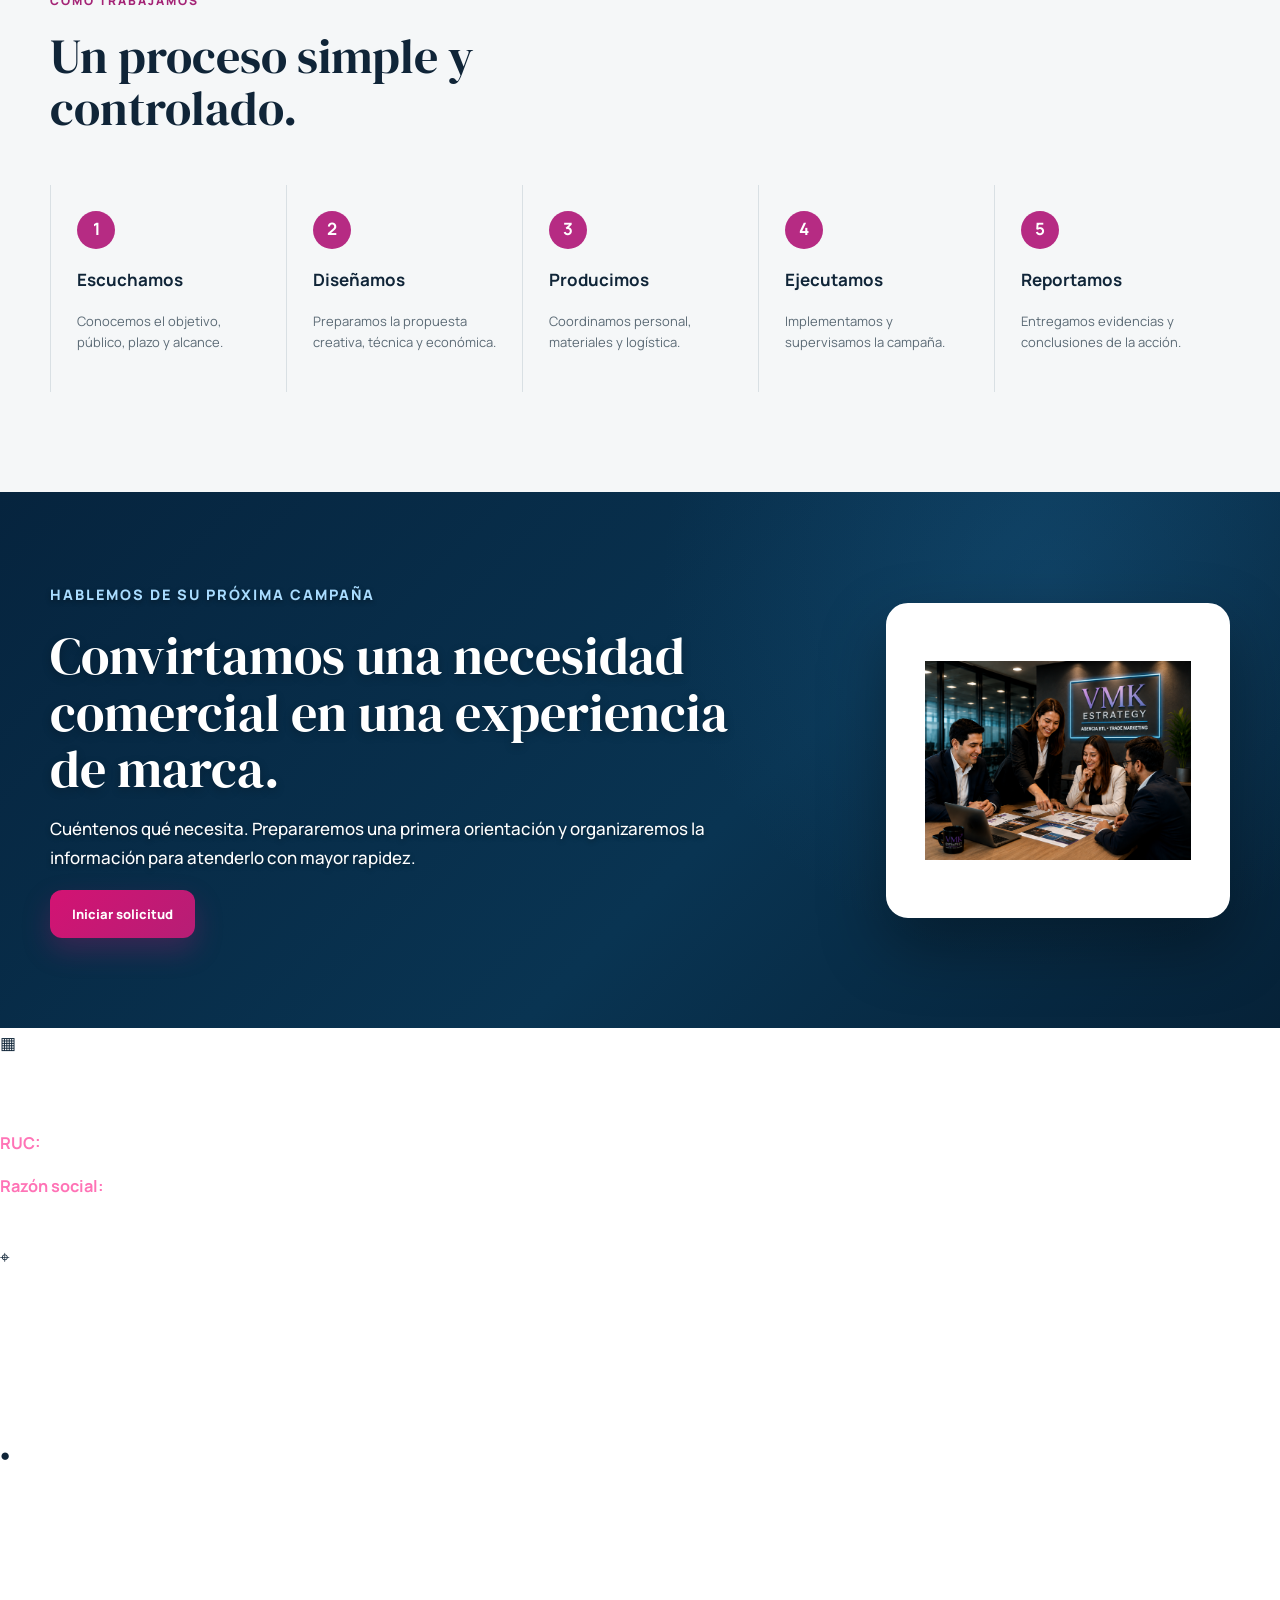
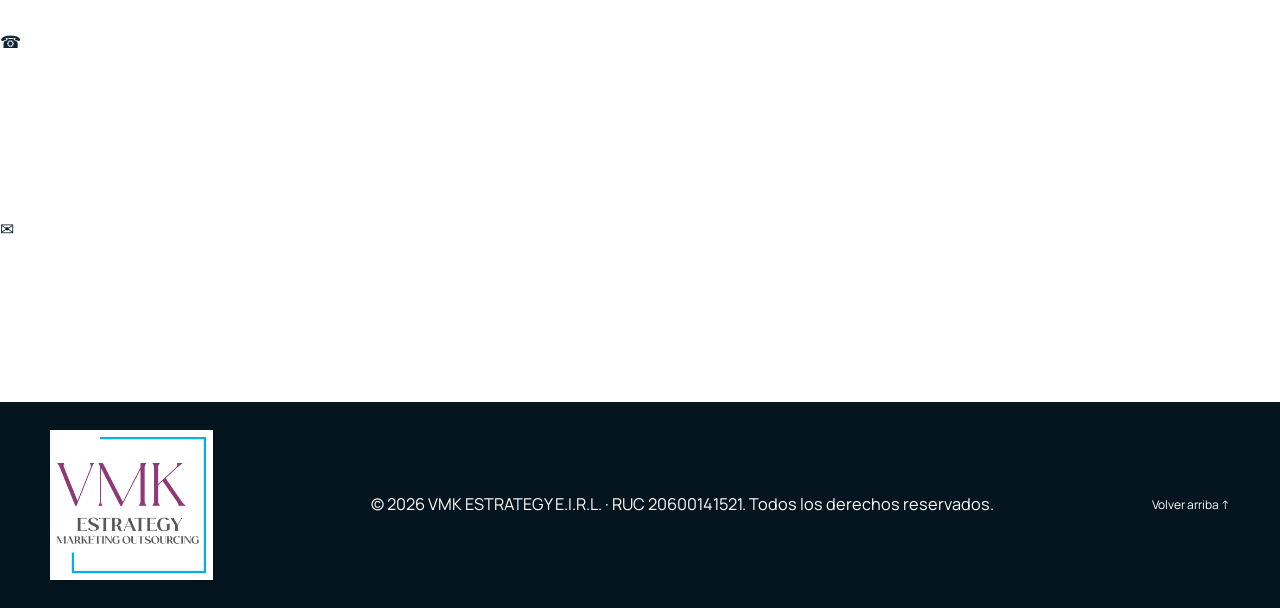
==== commit 0568c19a: "Ajuste de imagen corporativa en sección de contacto" ====
--- a/index.html
+++ b/index.html
@@ -17,23 +17,32 @@
 .company-contact{background:#f7f9fc;border:1px solid #d7e3f4;border-radius:12px;padding:18px;margin:24px 0}
 </style>
 
-<style>
-.contact-visual{overflow:hidden;border-radius:18px;min-height:360px;background:#071f3d;box-shadow:0 20px 50px rgba(2,18,40,.28)}
-
+
+
+
+<style>
 .contact-visual{
+    width:100%;
+    max-width:560px;
+    height:315px;
     overflow:hidden;
     border-radius:18px;
     background:#071f3d;
-
-    /* El cuadro será más ancho, no más alto */
-    width:100%;
-    max-width:560px;
-    aspect-ratio:16 / 10;
-
     display:flex;
     justify-content:center;
     align-items:center;
 }
+
+.contact-visual img{
+    width:100%;
+    height:100%;
+    object-fit:contain;
+    object-position:center;
+    display:block;
+}
+</style>
+
+
 
 .corporate-info-panel{padding:34px clamp(18px,4vw,56px) 38px;background:radial-gradient(circle at 85% 15%,rgba(232,33,125,.28),transparent 34%),linear-gradient(120deg,#06224a 0%,#0a3470 42%,#3a185e 100%);color:#fff}
 .corporate-info-grid{max-width:1320px;margin:0 auto;display:grid;grid-template-columns:1.08fr 1.15fr 1fr .9fr 1.15fr;border:1px solid rgba(255,255,255,.20);border-radius:22px;overflow:hidden;background:rgba(3,19,49,.46);box-shadow:0 20px 55px rgba(0,0,0,.22)}
@@ -95,6 +104,9 @@
 #productos .product-grid{
   align-items:stretch;
 }
+
+
+
 #productos .category-card{
   display:flex;
   flex-direction:column;
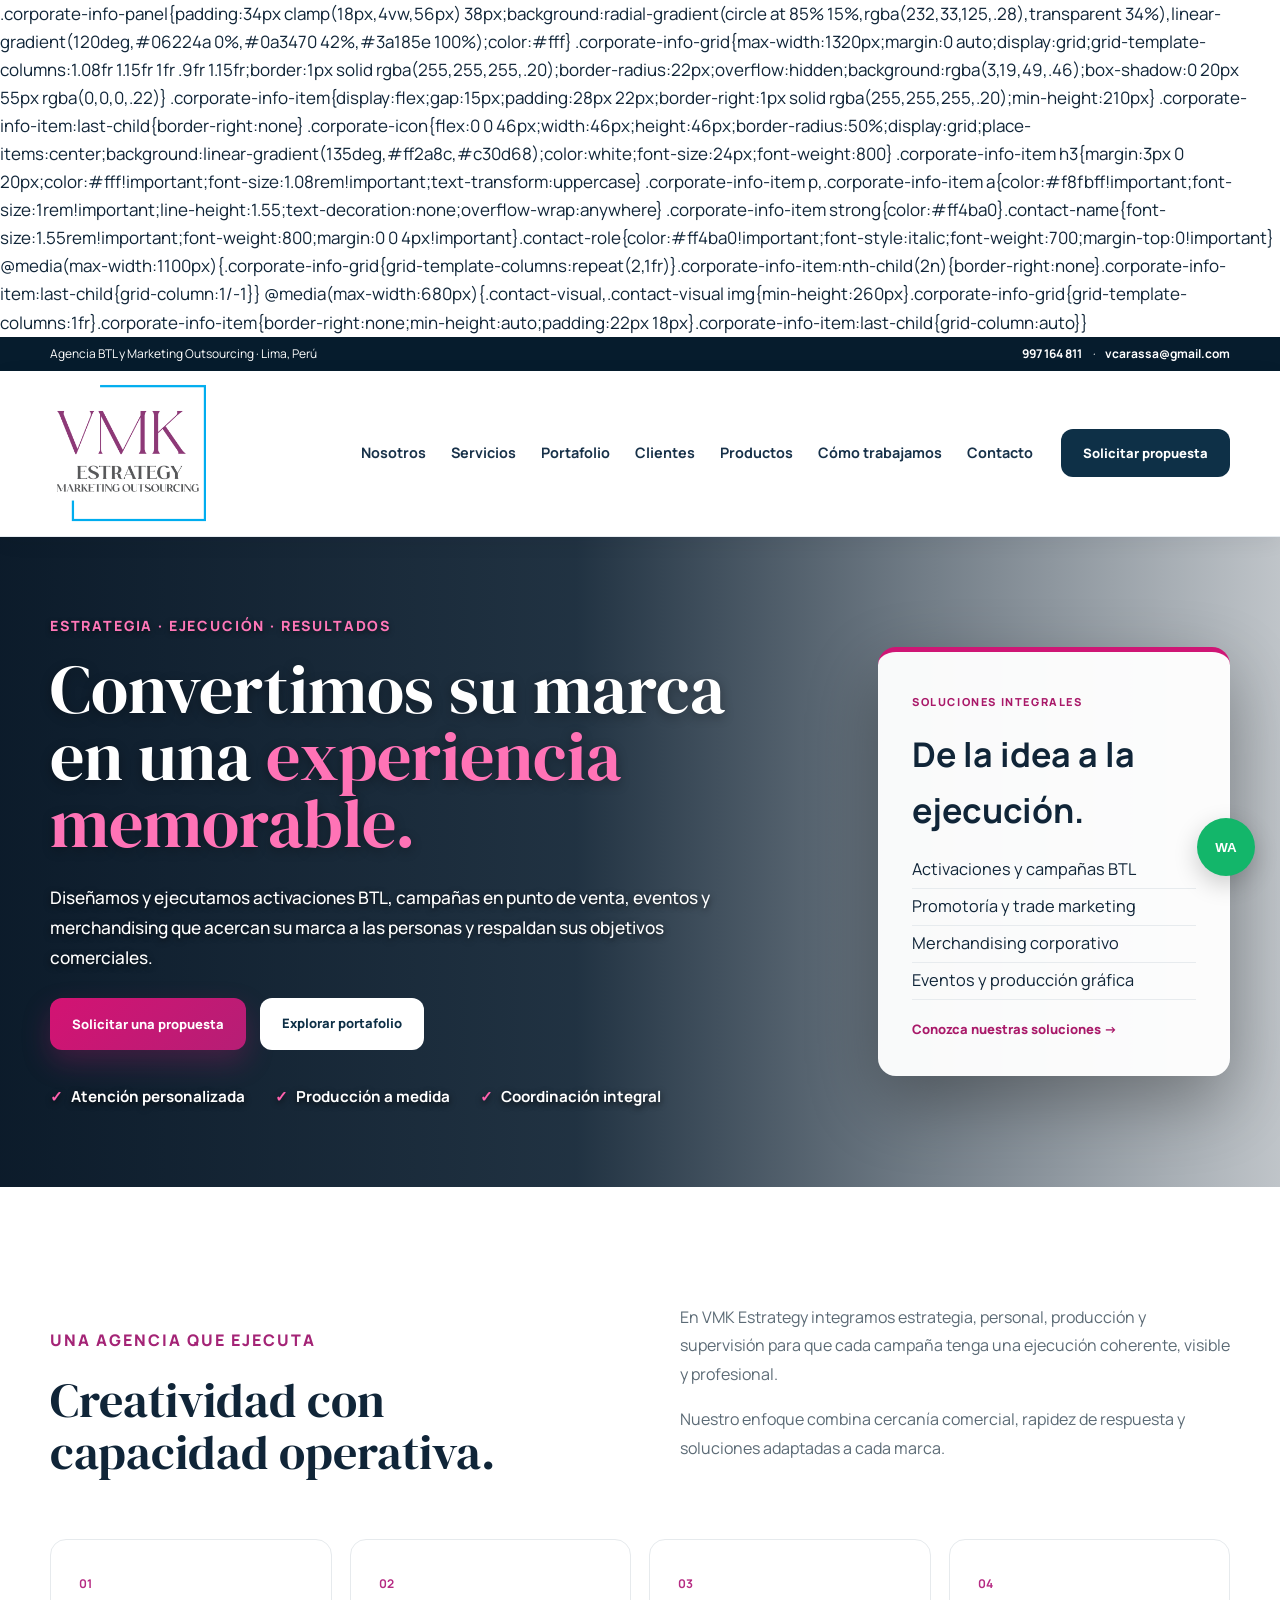
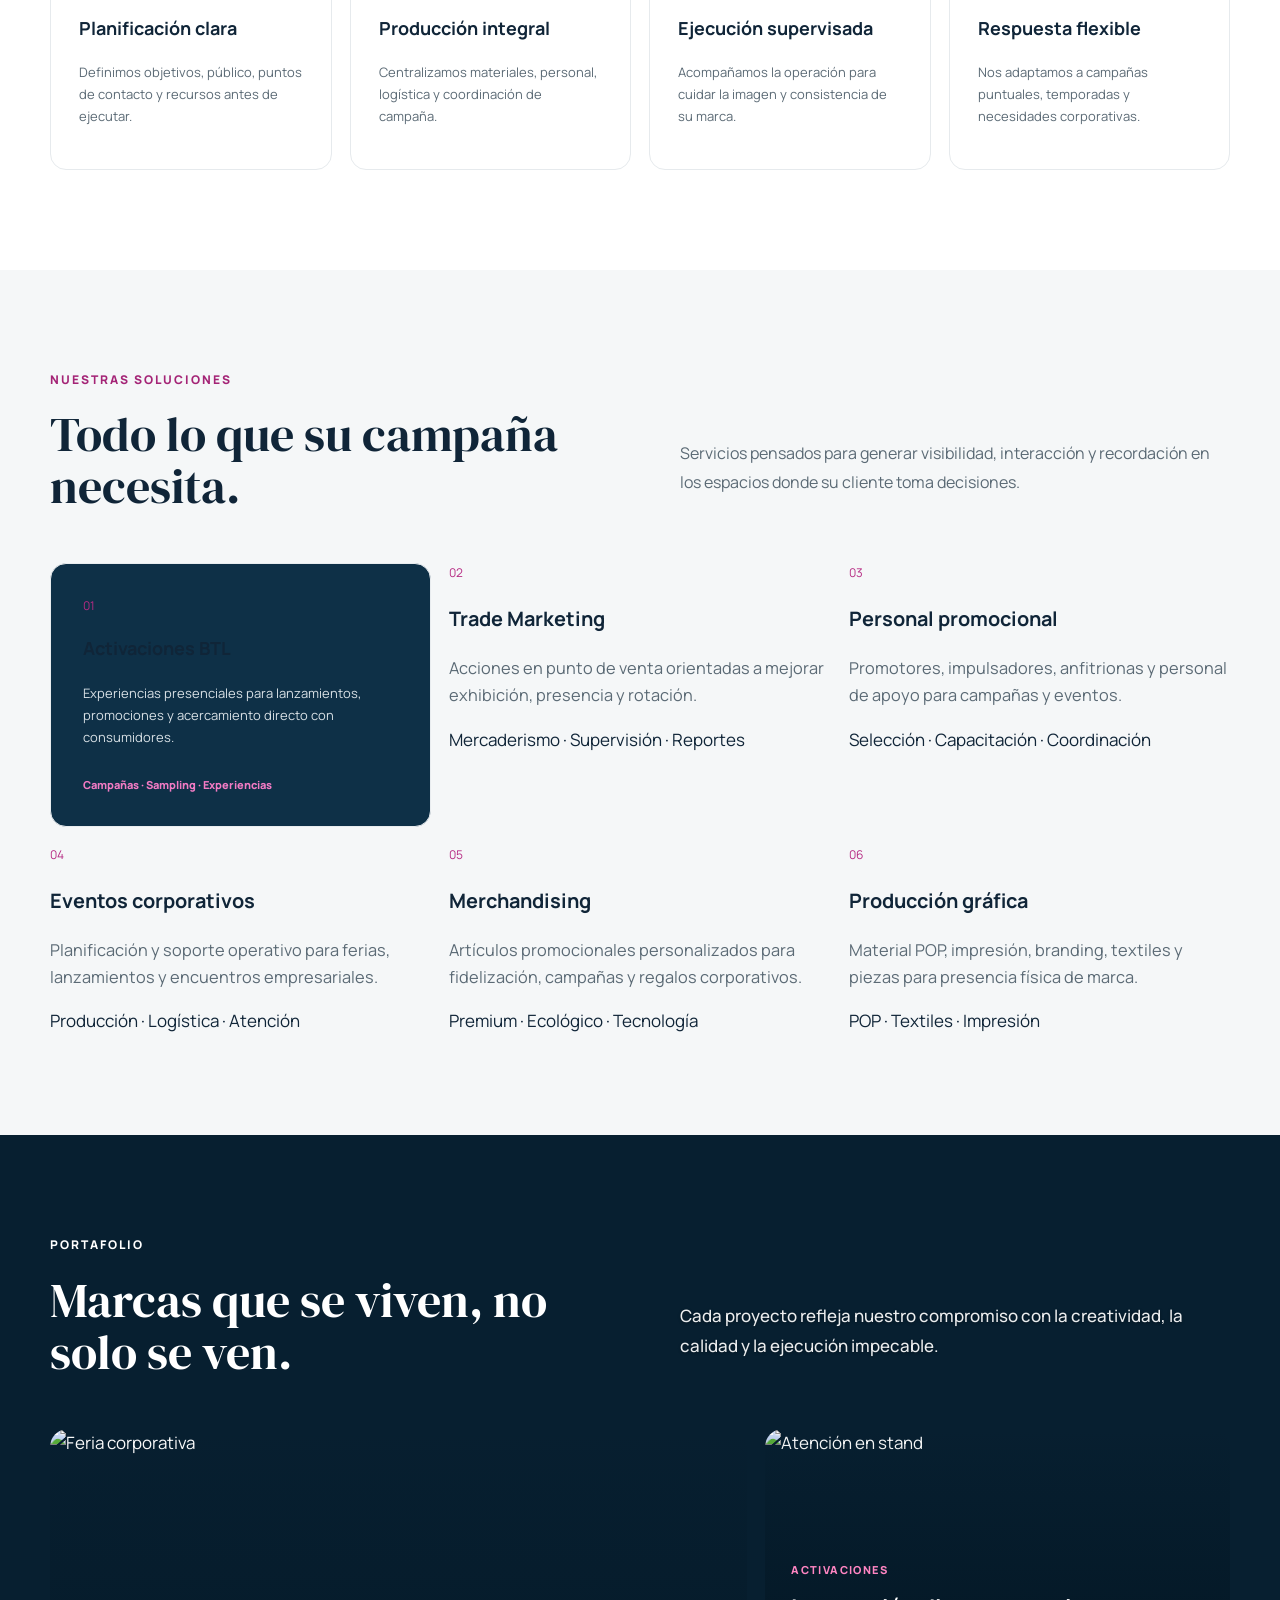
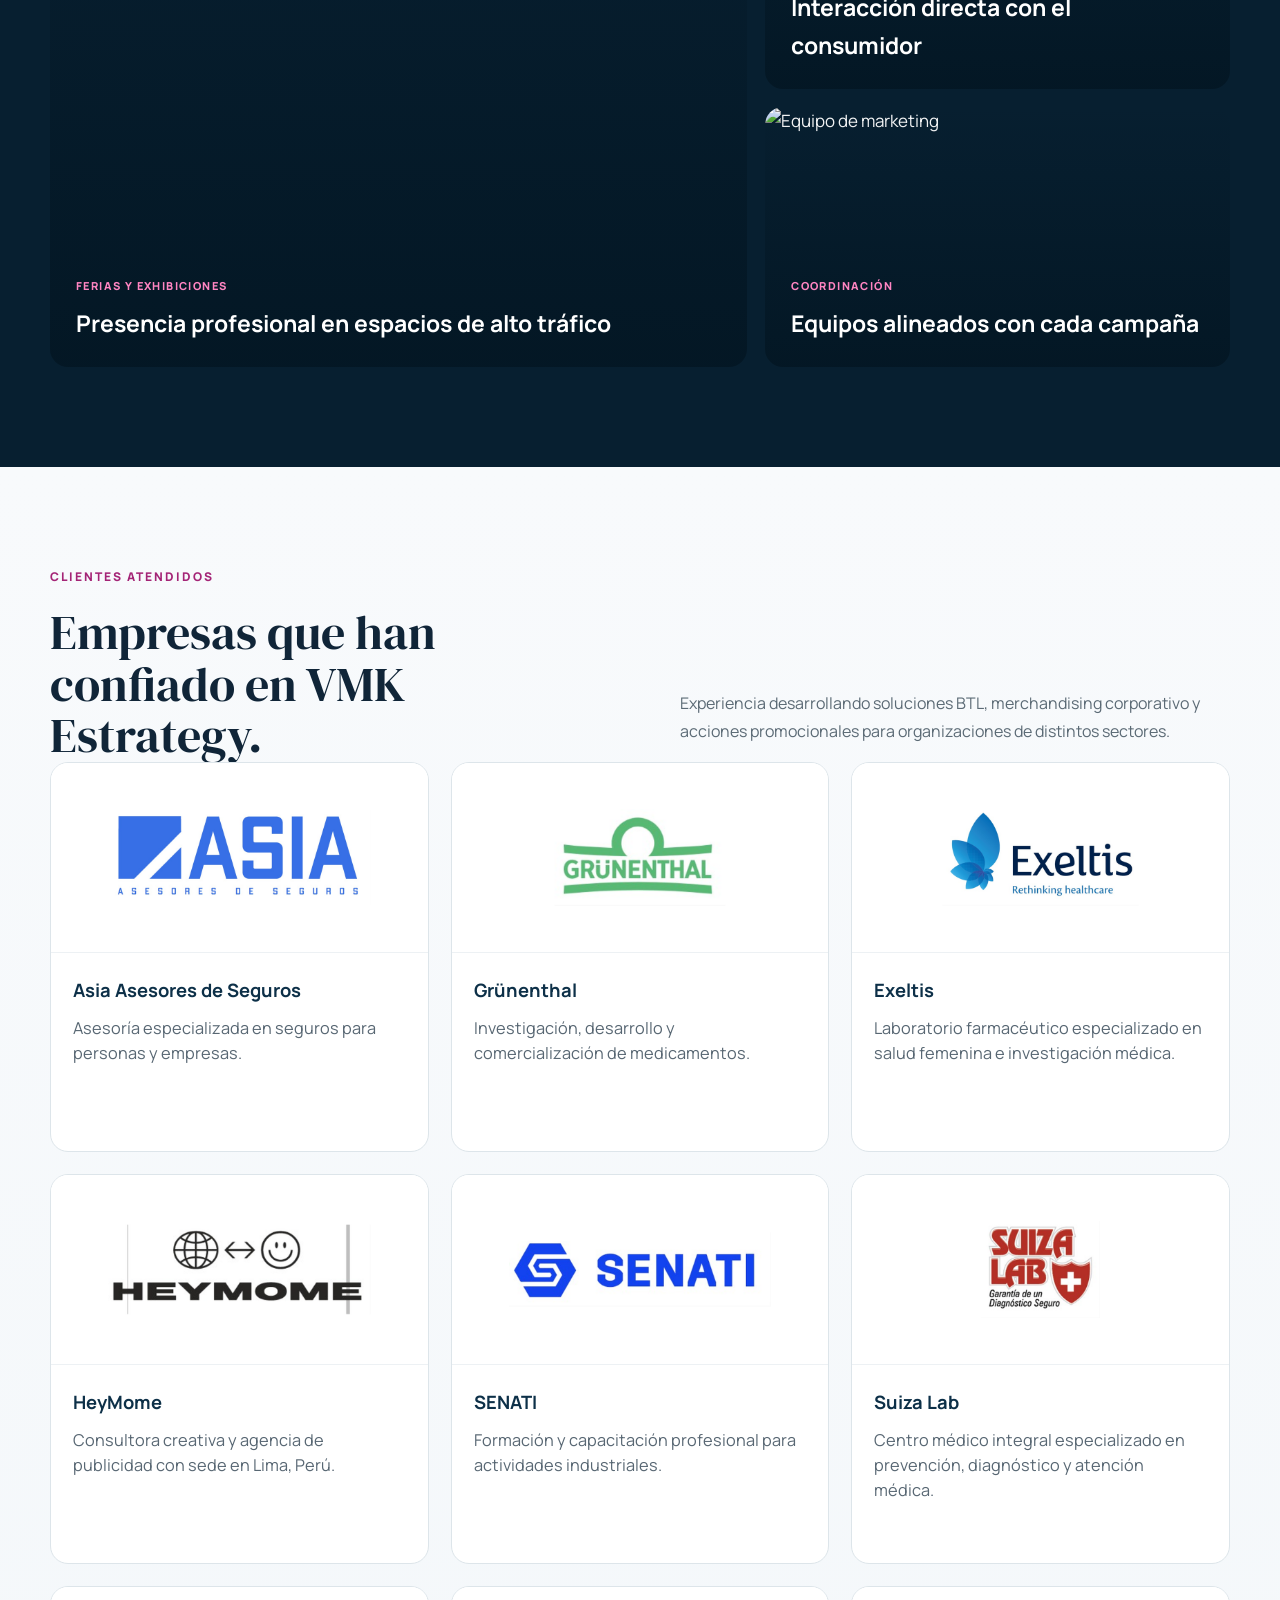
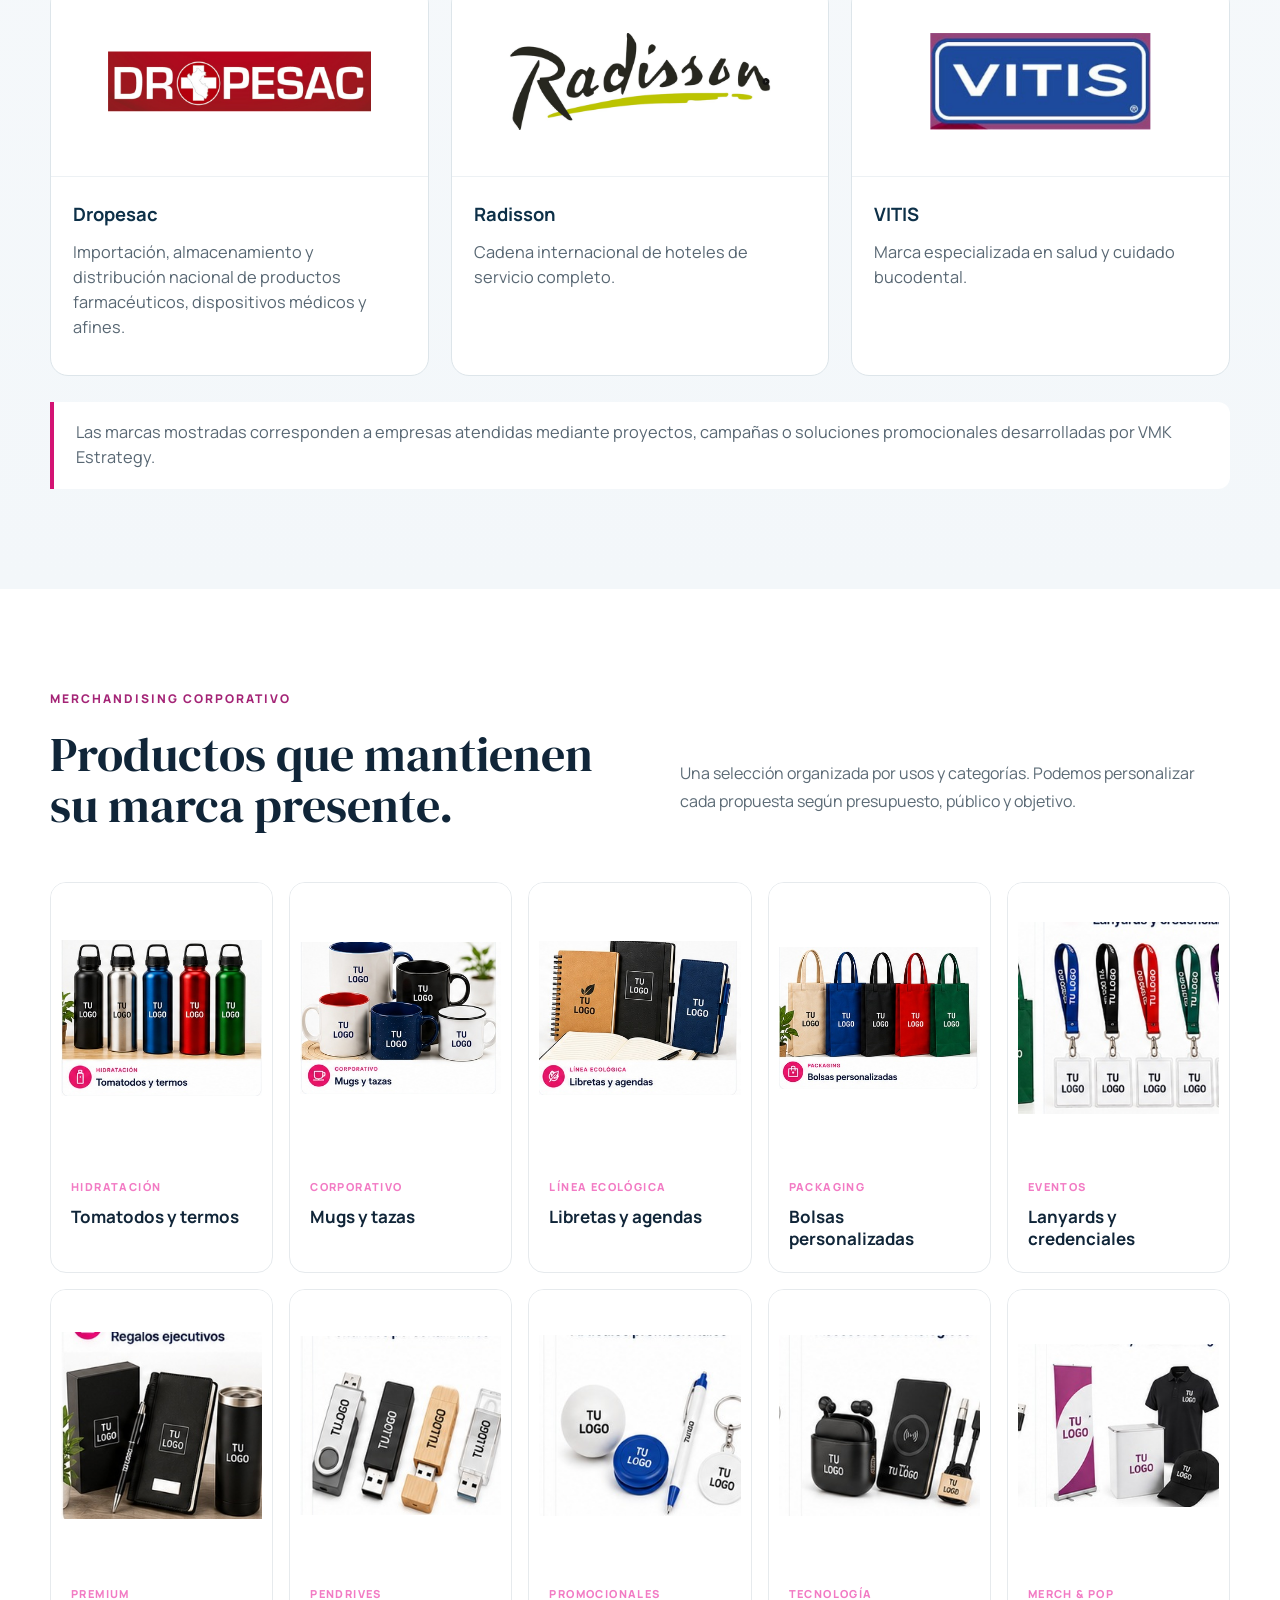
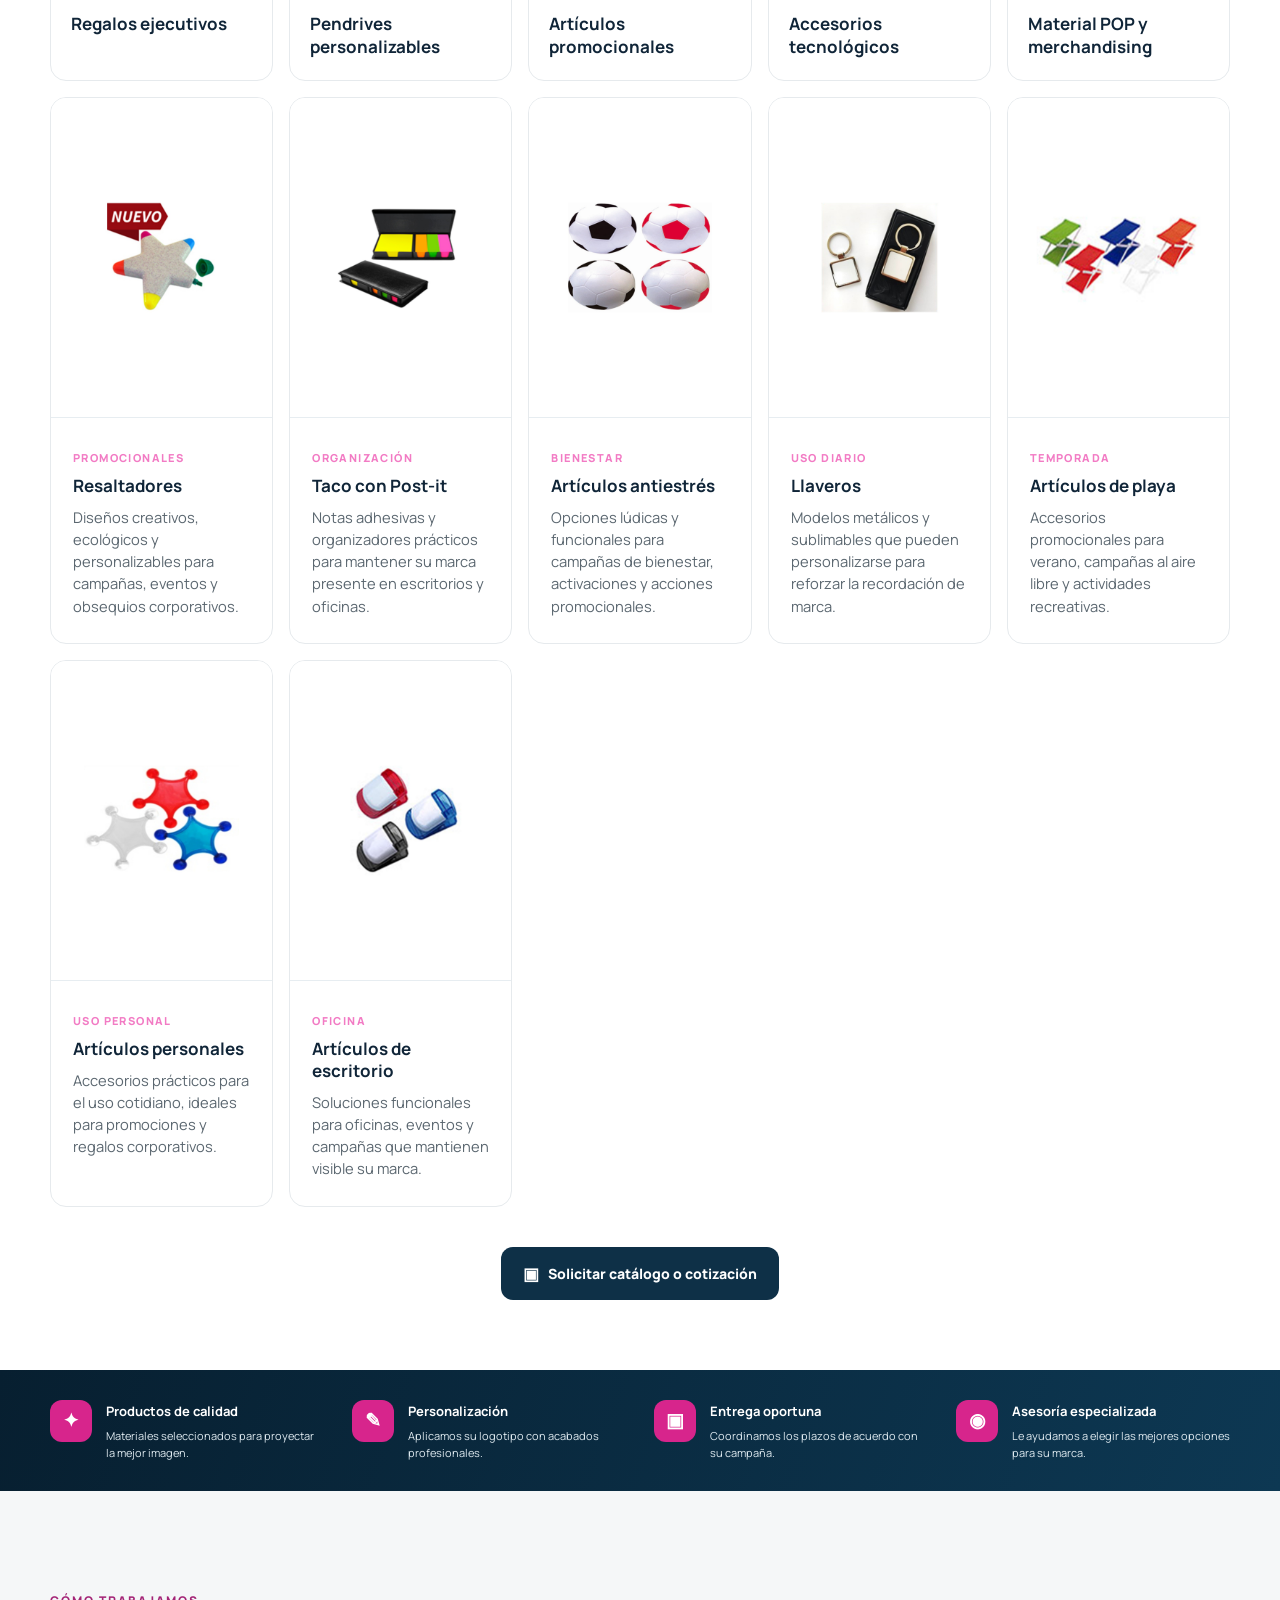
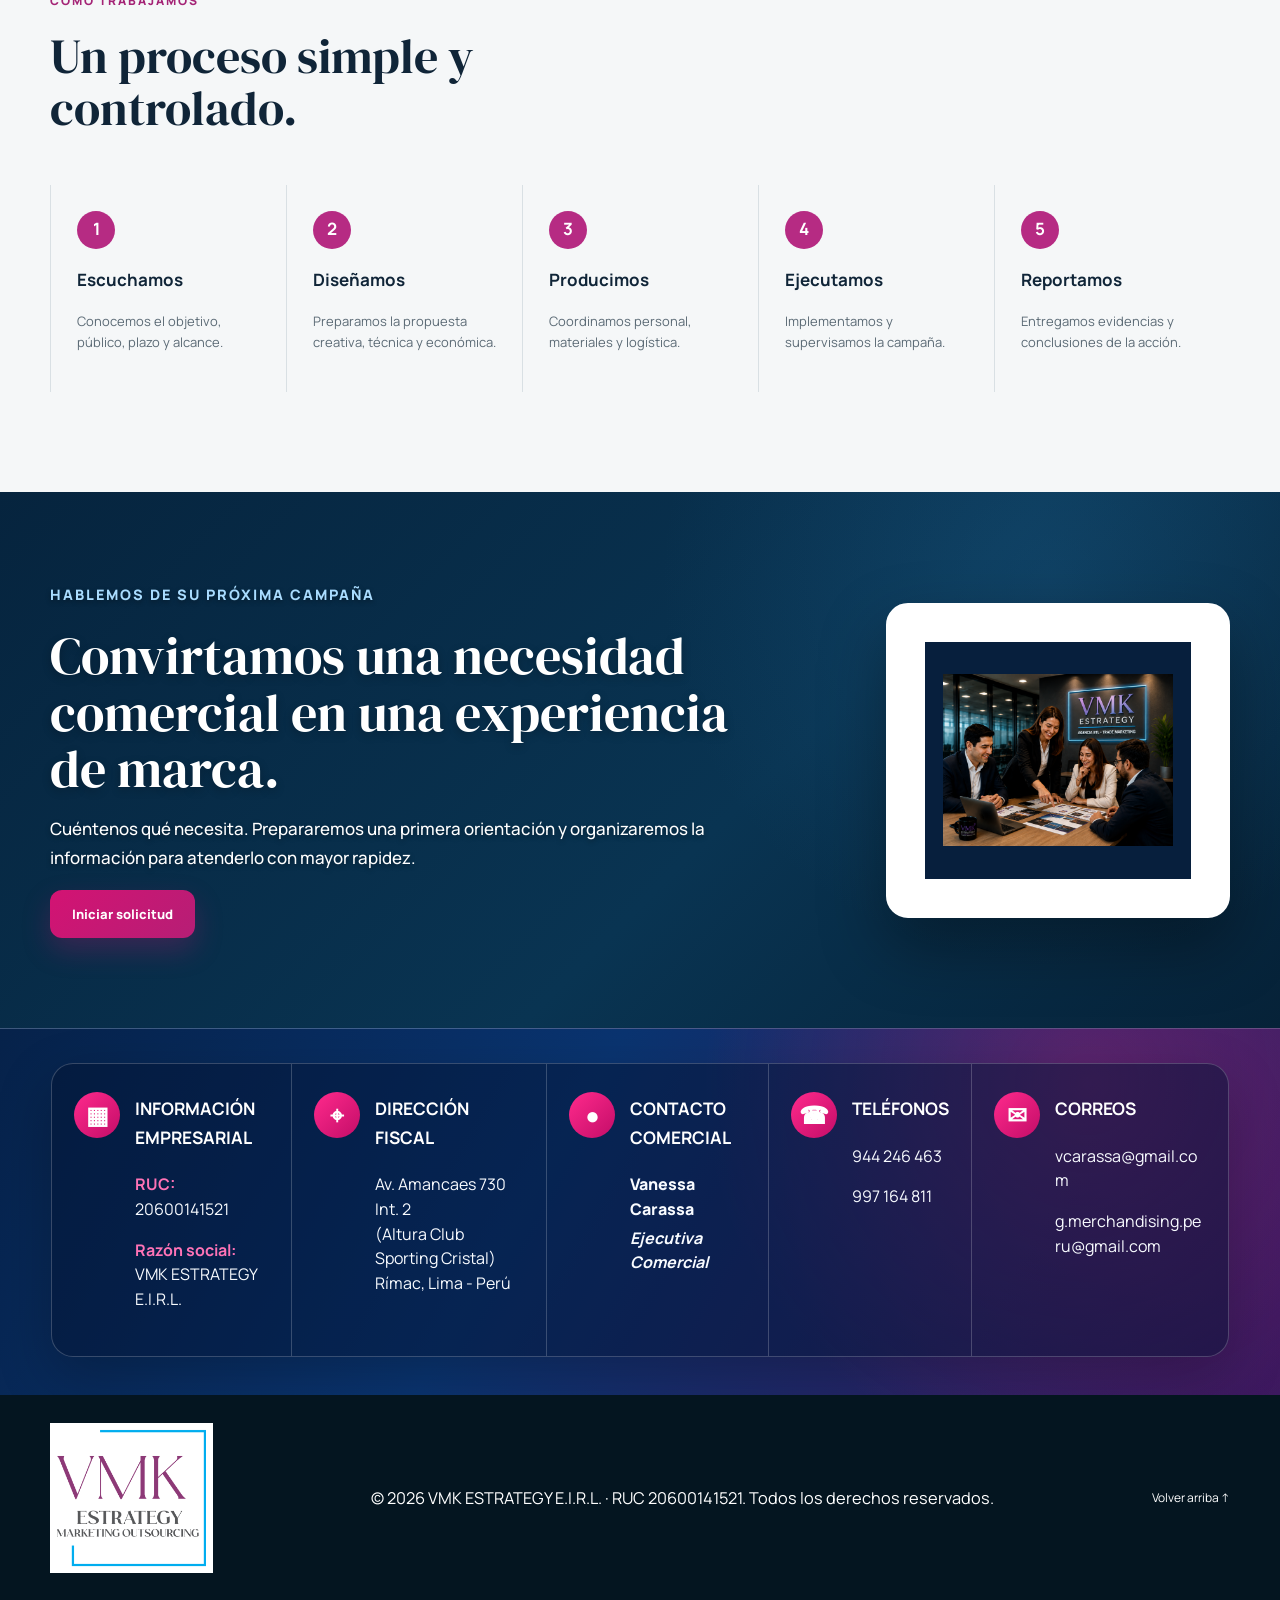
==== commit e7d89fa7: "Corrección sección de contacto y fotografía corporativa" ====
--- a/index.html
+++ b/index.html
@@ -21,7 +21,8 @@
 
 
 <style>
-.contact-visual{
+
+ .contact-visual{
     width:100%;
     max-width:560px;
     height:315px;
@@ -38,8 +39,122 @@
     height:100%;
     object-fit:contain;
     object-position:center;
+    background:#071f3d;
+    padding:18px;
     display:block;
 }
+
+
+.corporate-info-panel{
+    padding:34px clamp(18px,4vw,56px) 38px;
+    background:
+        radial-gradient(circle at 85% 15%,rgba(232,33,125,.28),transparent 34%),
+        linear-gradient(120deg,#06224a 0%,#0a3470 42%,#3a185e 100%);
+    color:#fff;
+}
+
+.corporate-info-grid{
+    max-width:1320px;
+    margin:0 auto;
+    display:grid;
+    grid-template-columns:1.08fr 1.15fr 1fr .9fr 1.15fr;
+    border:1px solid rgba(255,255,255,.20);
+    border-radius:22px;
+    overflow:hidden;
+    background:rgba(3,19,49,.46);
+    box-shadow:0 20px 55px rgba(0,0,0,.22);
+}
+
+.corporate-info-item{
+    display:flex;
+    gap:15px;
+    padding:28px 22px;
+    border-right:1px solid rgba(255,255,255,.20);
+    min-height:210px;
+}
+
+.corporate-info-item:last-child{
+    border-right:none;
+}
+
+.corporate-icon{
+    flex:0 0 46px;
+    width:46px;
+    height:46px;
+    border-radius:50%;
+    display:grid;
+    place-items:center;
+    background:linear-gradient(135deg,#ff2a8c,#c30d68);
+    color:white;
+    font-size:24px;
+    font-weight:800;
+}
+
+.corporate-info-item h3{
+    margin:3px 0 20px;
+    color:#fff!important;
+    font-size:1.08rem!important;
+    text-transform:uppercase;
+}
+
+.corporate-info-item p,
+.corporate-info-item a{
+    color:#f8fbff!important;
+    font-size:1rem!important;
+    line-height:1.55;
+    text-decoration:none;
+    overflow-wrap:anywhere;
+}
+
+.corporate-info-item strong{
+    color:#ff4ba0;
+}
+
+.contact-name{
+    font-size:1.55rem!important;
+    font-weight:800;
+    margin:0 0 4px!important;
+}
+
+.contact-role{
+    color:#ff4ba0!important;
+    font-style:italic;
+    font-weight:700;
+    margin-top:0!important;
+}
+
+@media(max-width:1100px){
+    .corporate-info-grid{
+        grid-template-columns:repeat(2,1fr);
+    }
+
+    .corporate-info-item:nth-child(2n){
+        border-right:none;
+    }
+
+    .corporate-info-item:last-child{
+        grid-column:1/-1;
+    }
+}
+
+@media(max-width:680px){
+    .corporate-info-grid{
+        grid-template-columns:1fr;
+    }
+
+    .corporate-info-item{
+        border-right:none;
+        min-height:auto;
+        padding:22px 18px;
+    }
+
+    .corporate-info-item:last-child{
+        grid-column:auto;
+    }
+}
+
+
+
 </style>
 
 
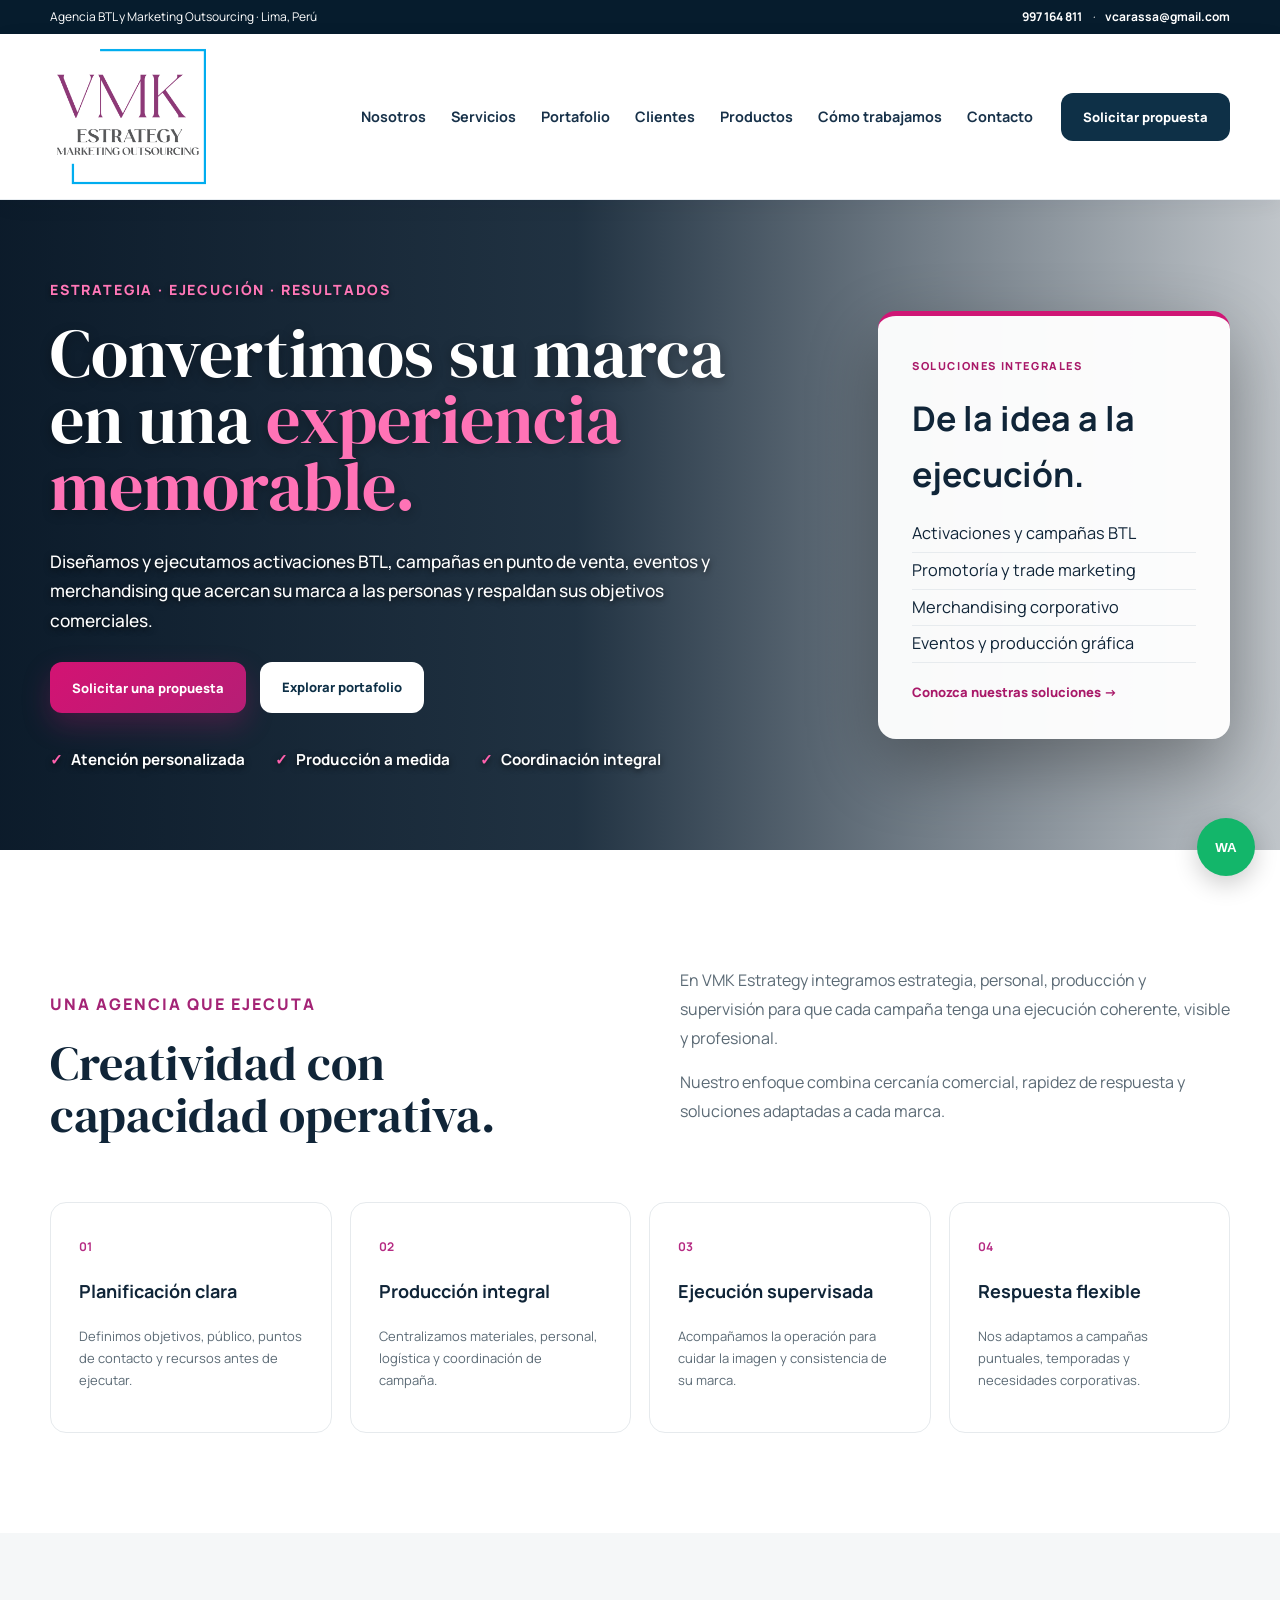
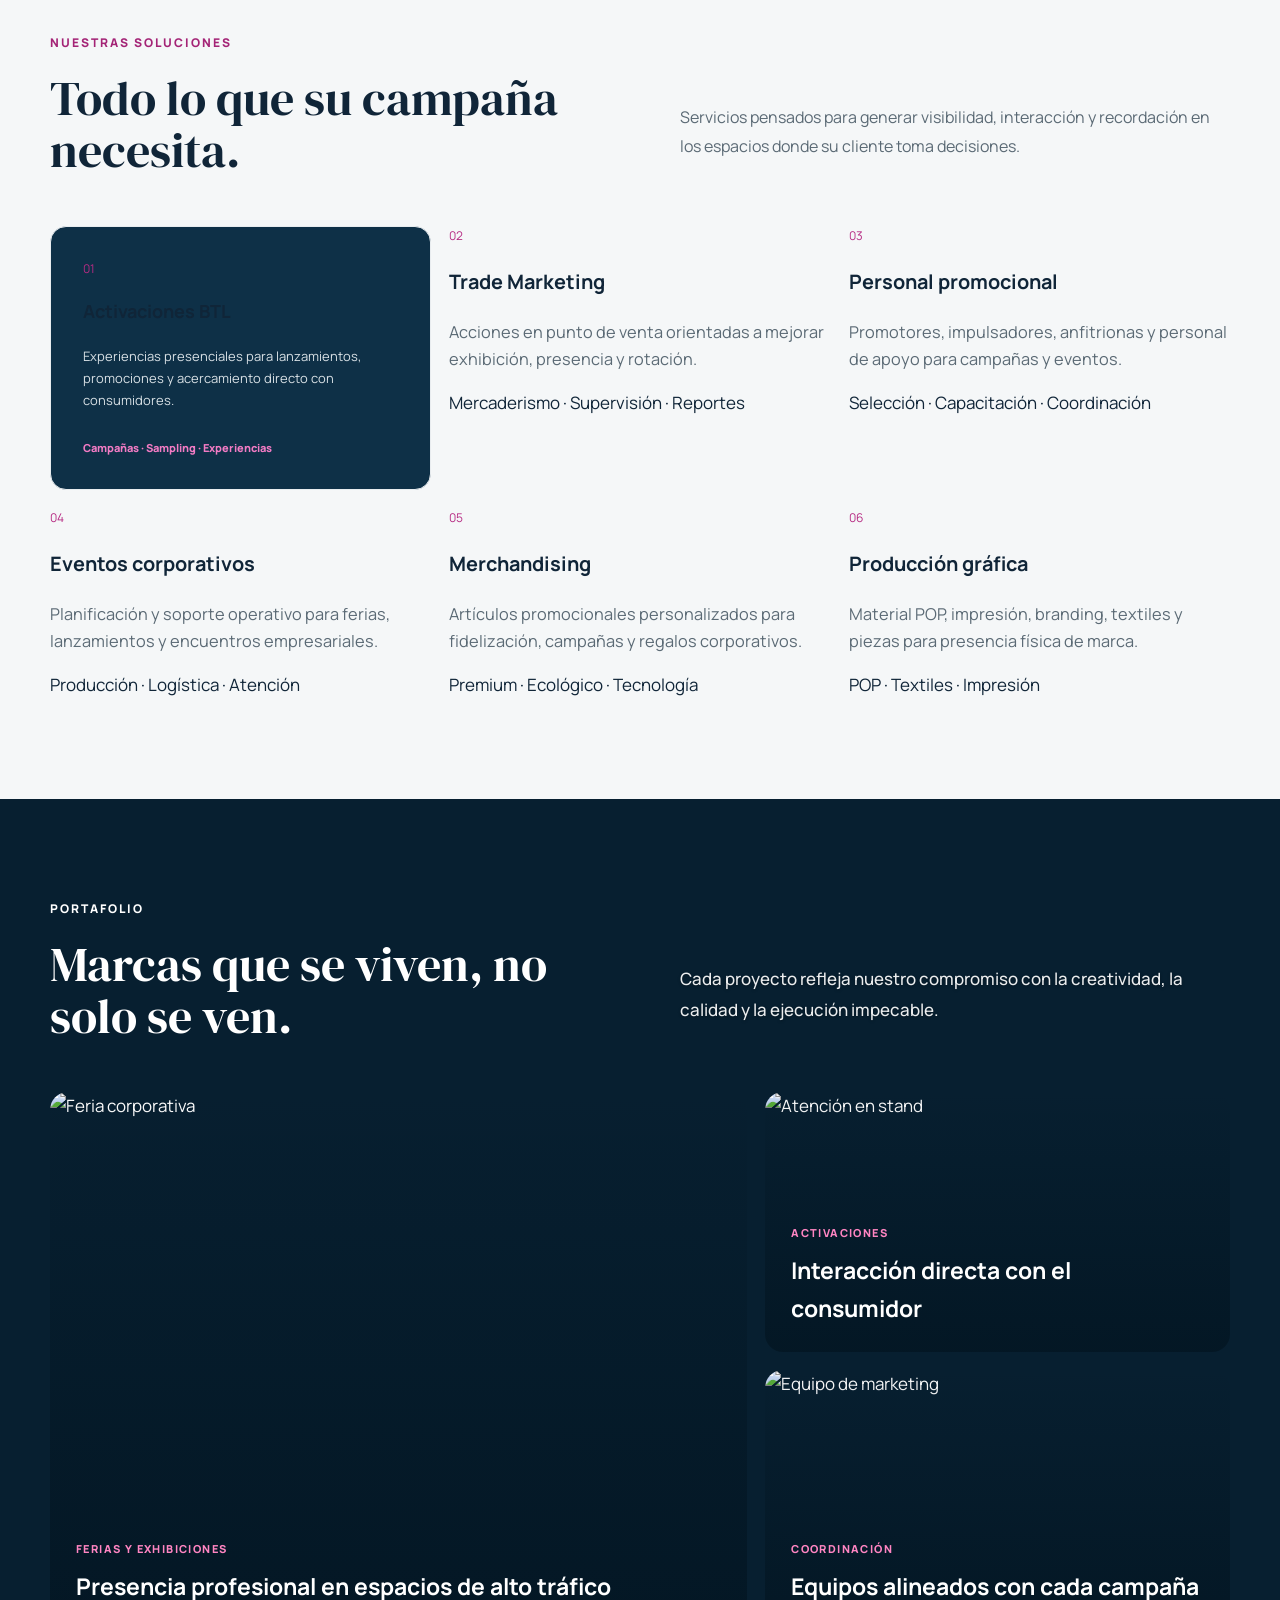
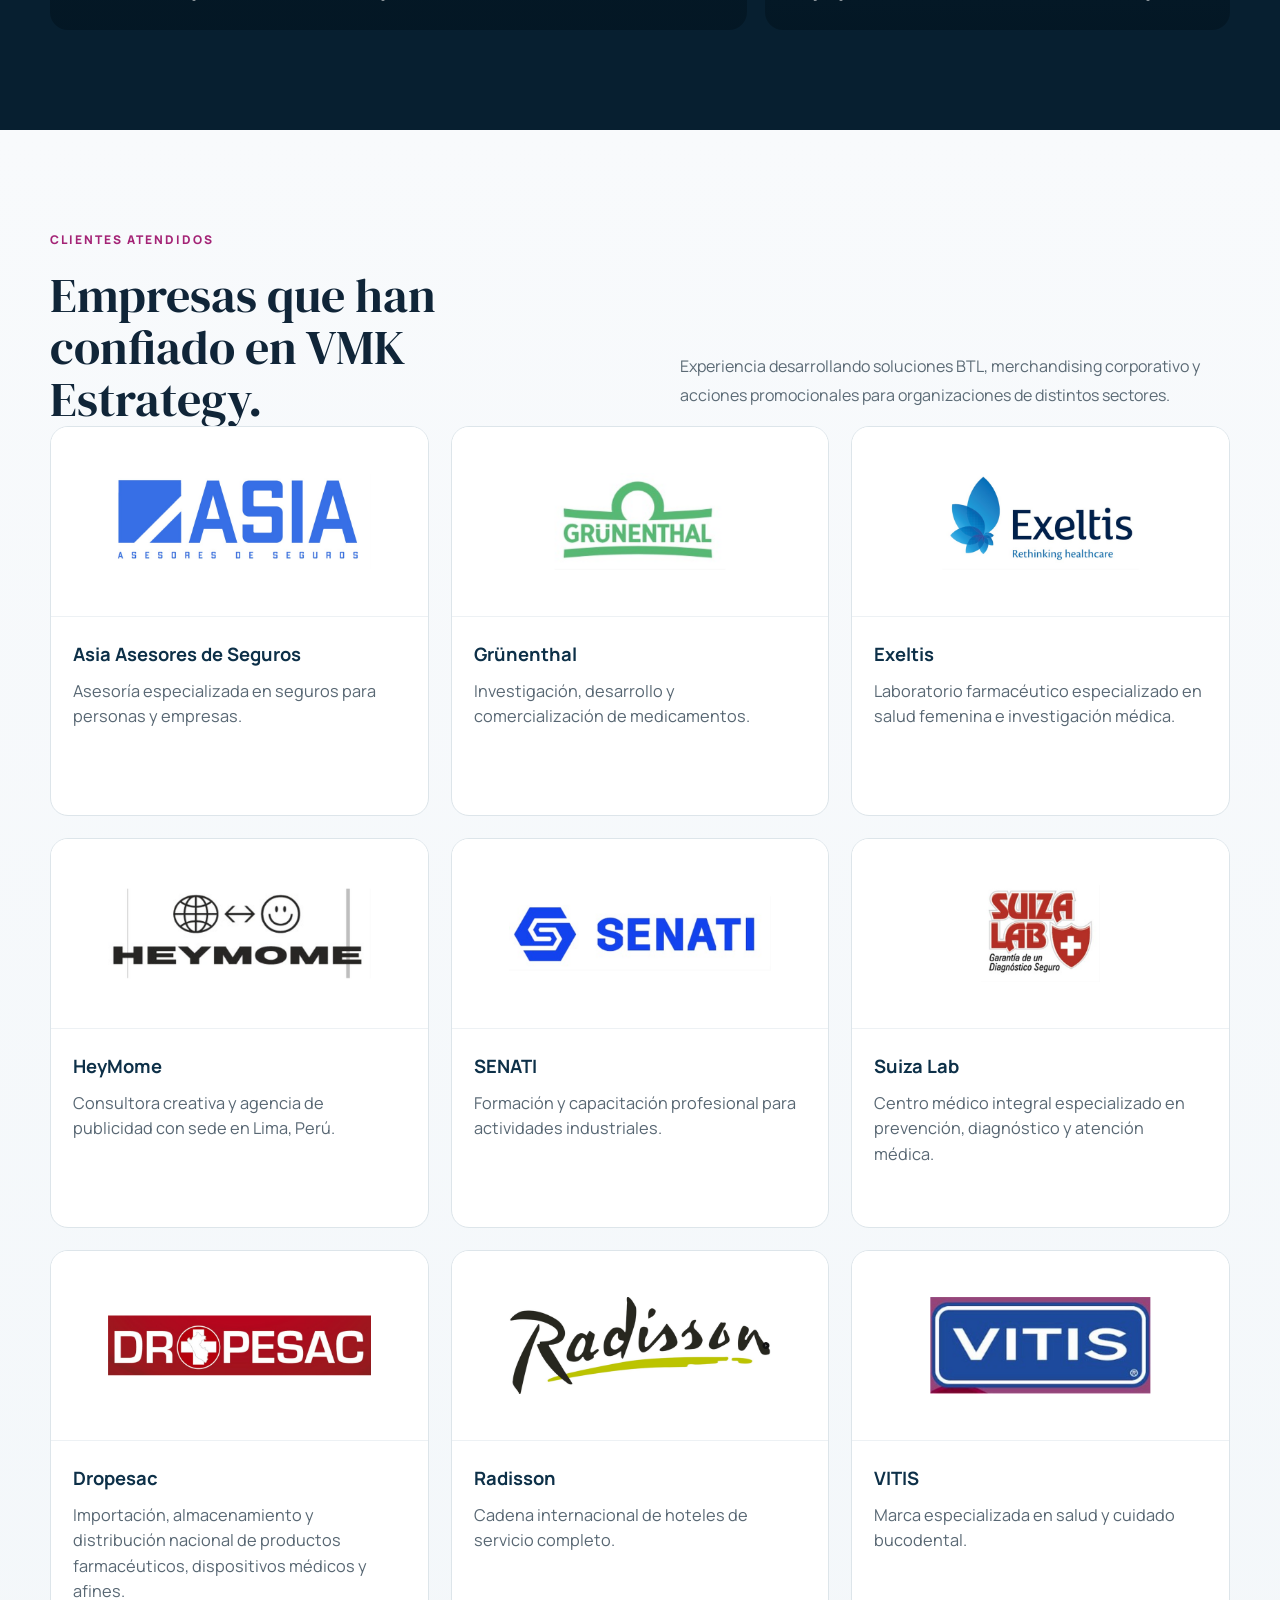
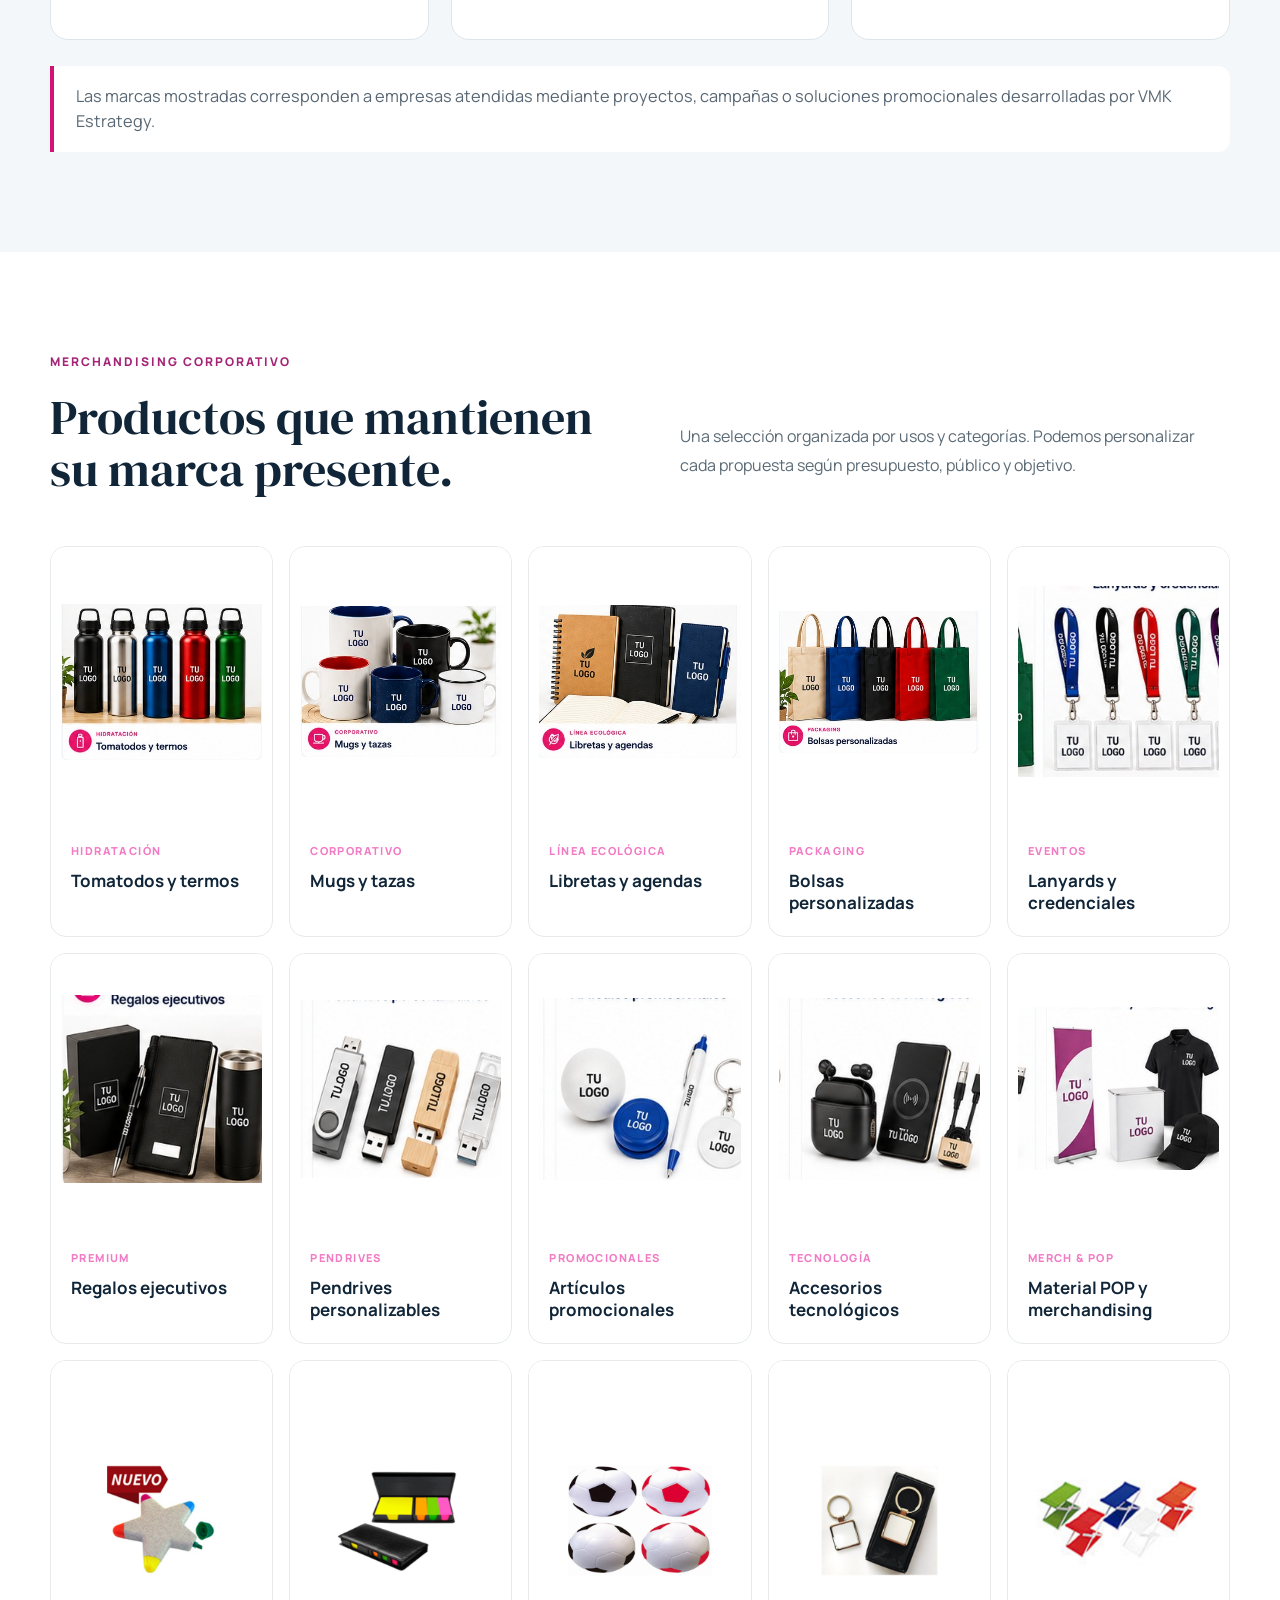
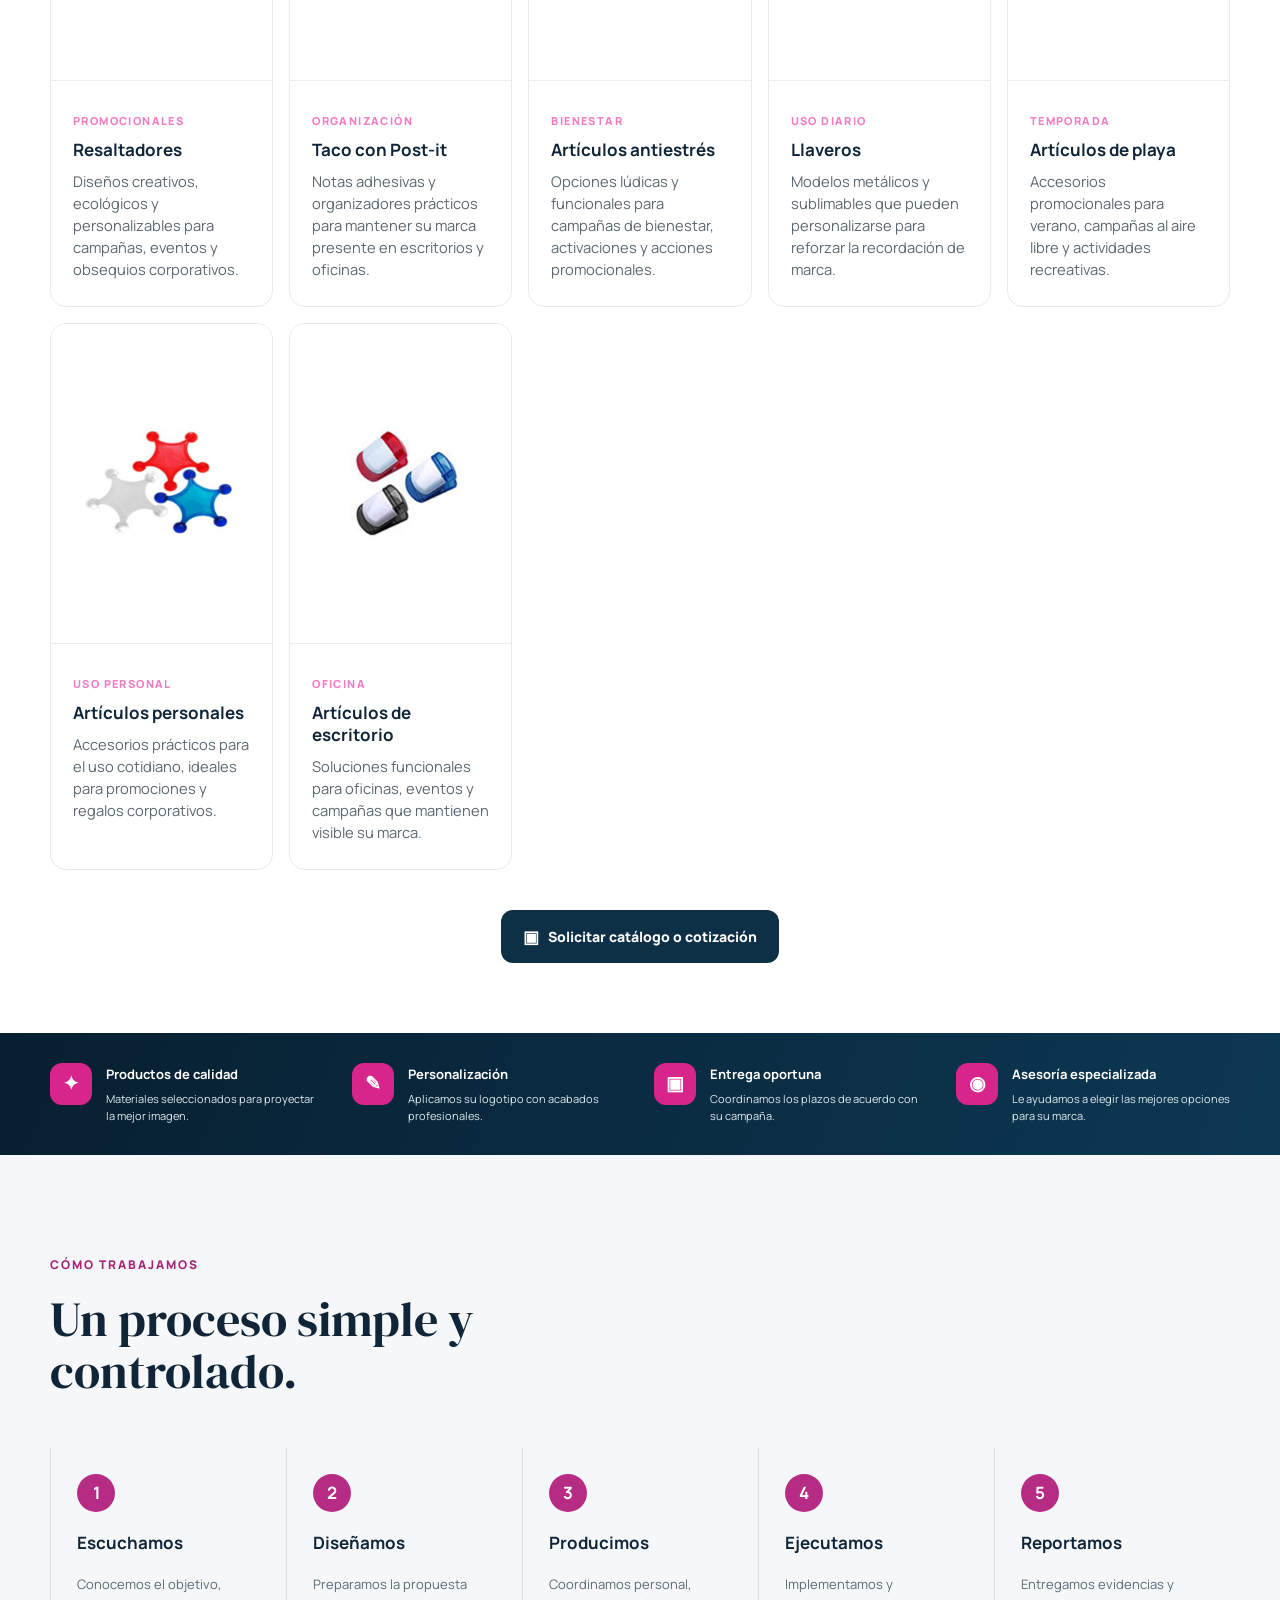
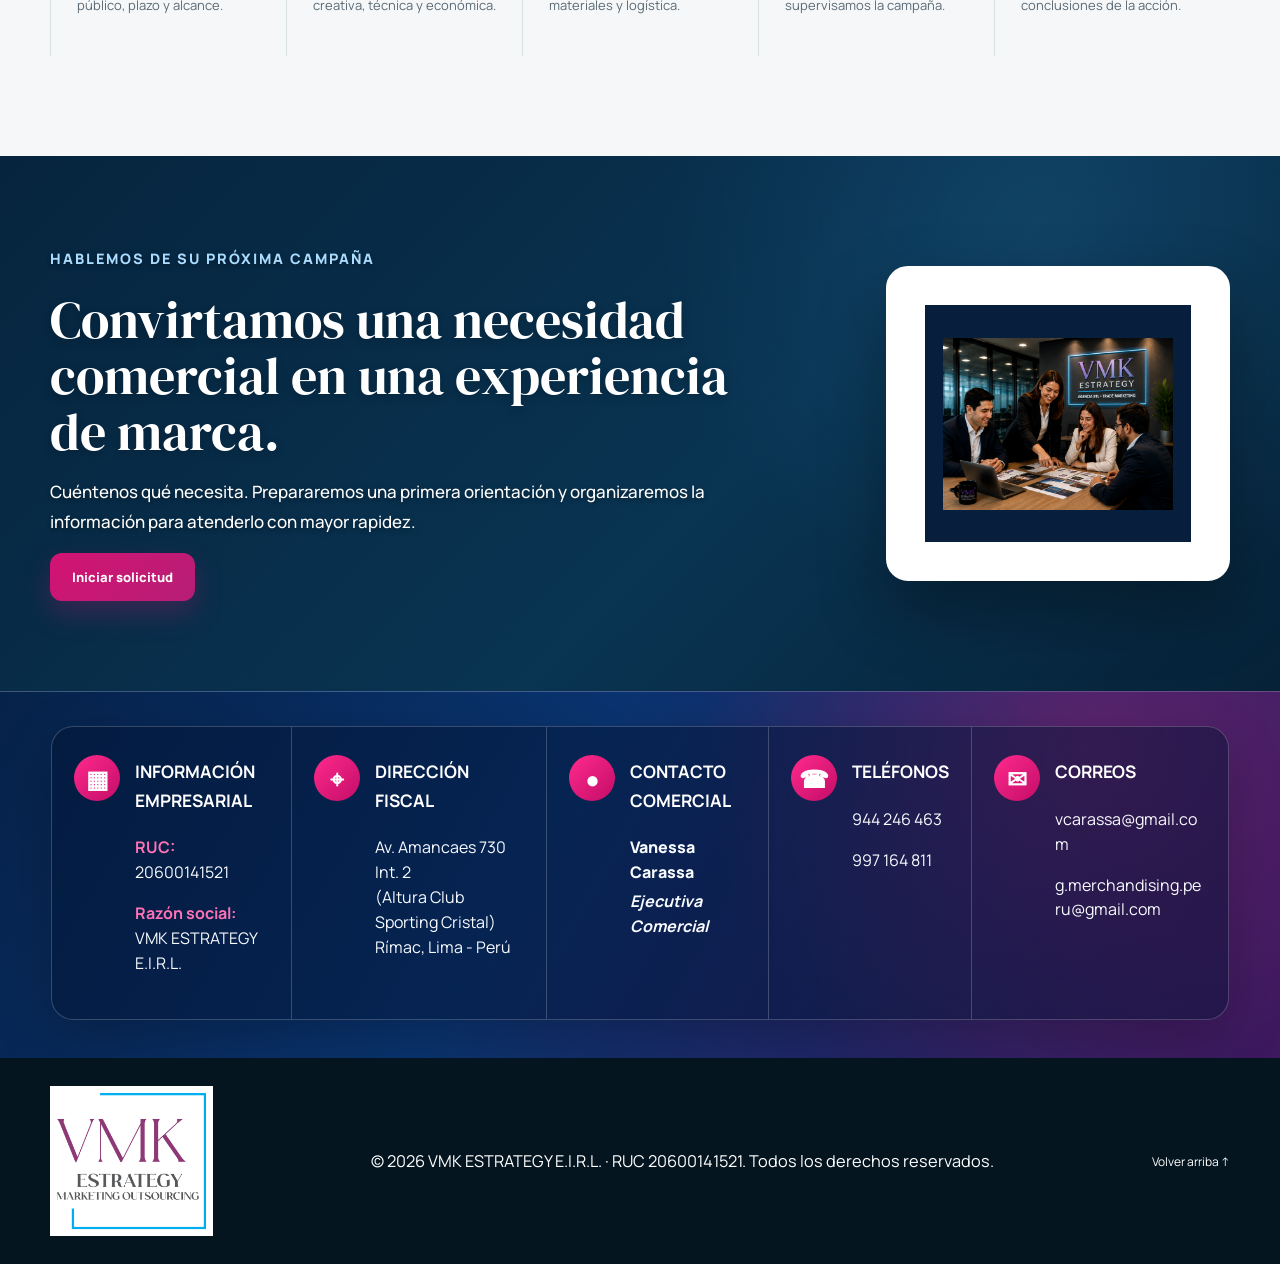
==== commit dc837922: "Corrección definitiva del diseño y CSS de la página" ====
--- a/index.html
+++ b/index.html
@@ -158,18 +158,6 @@
 </style>
 
 
-
-.corporate-info-panel{padding:34px clamp(18px,4vw,56px) 38px;background:radial-gradient(circle at 85% 15%,rgba(232,33,125,.28),transparent 34%),linear-gradient(120deg,#06224a 0%,#0a3470 42%,#3a185e 100%);color:#fff}
-.corporate-info-grid{max-width:1320px;margin:0 auto;display:grid;grid-template-columns:1.08fr 1.15fr 1fr .9fr 1.15fr;border:1px solid rgba(255,255,255,.20);border-radius:22px;overflow:hidden;background:rgba(3,19,49,.46);box-shadow:0 20px 55px rgba(0,0,0,.22)}
-.corporate-info-item{display:flex;gap:15px;padding:28px 22px;border-right:1px solid rgba(255,255,255,.20);min-height:210px}
-.corporate-info-item:last-child{border-right:none}
-.corporate-icon{flex:0 0 46px;width:46px;height:46px;border-radius:50%;display:grid;place-items:center;background:linear-gradient(135deg,#ff2a8c,#c30d68);color:white;font-size:24px;font-weight:800}
-.corporate-info-item h3{margin:3px 0 20px;color:#fff!important;font-size:1.08rem!important;text-transform:uppercase}
-.corporate-info-item p,.corporate-info-item a{color:#f8fbff!important;font-size:1rem!important;line-height:1.55;text-decoration:none;overflow-wrap:anywhere}
-.corporate-info-item strong{color:#ff4ba0}.contact-name{font-size:1.55rem!important;font-weight:800;margin:0 0 4px!important}.contact-role{color:#ff4ba0!important;font-style:italic;font-weight:700;margin-top:0!important}
-@media(max-width:1100px){.corporate-info-grid{grid-template-columns:repeat(2,1fr)}.corporate-info-item:nth-child(2n){border-right:none}.corporate-info-item:last-child{grid-column:1/-1}}
-@media(max-width:680px){.contact-visual,.contact-visual img{min-height:260px}.corporate-info-grid{grid-template-columns:1fr}.corporate-info-item{border-right:none;min-height:auto;padding:22px 18px}.corporate-info-item:last-child{grid-column:auto}}
-</style>
 
 
 <style>
